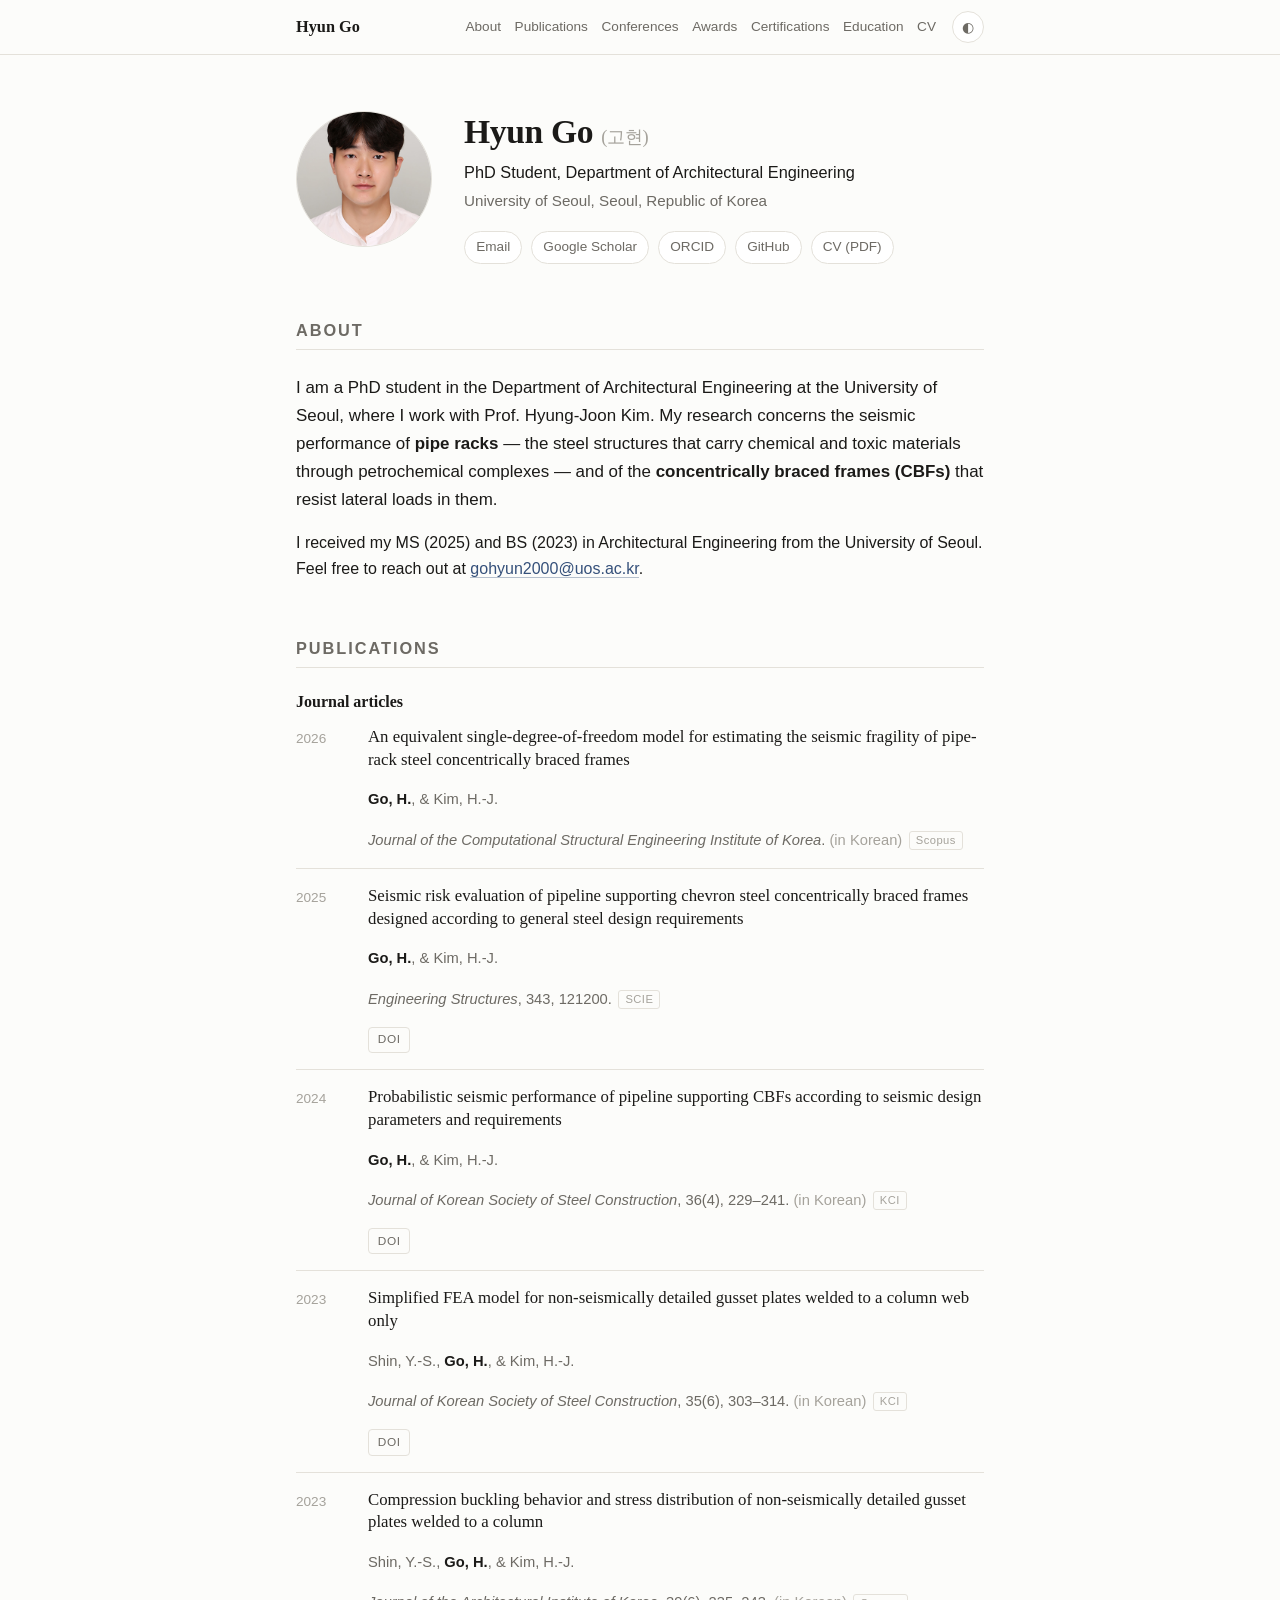
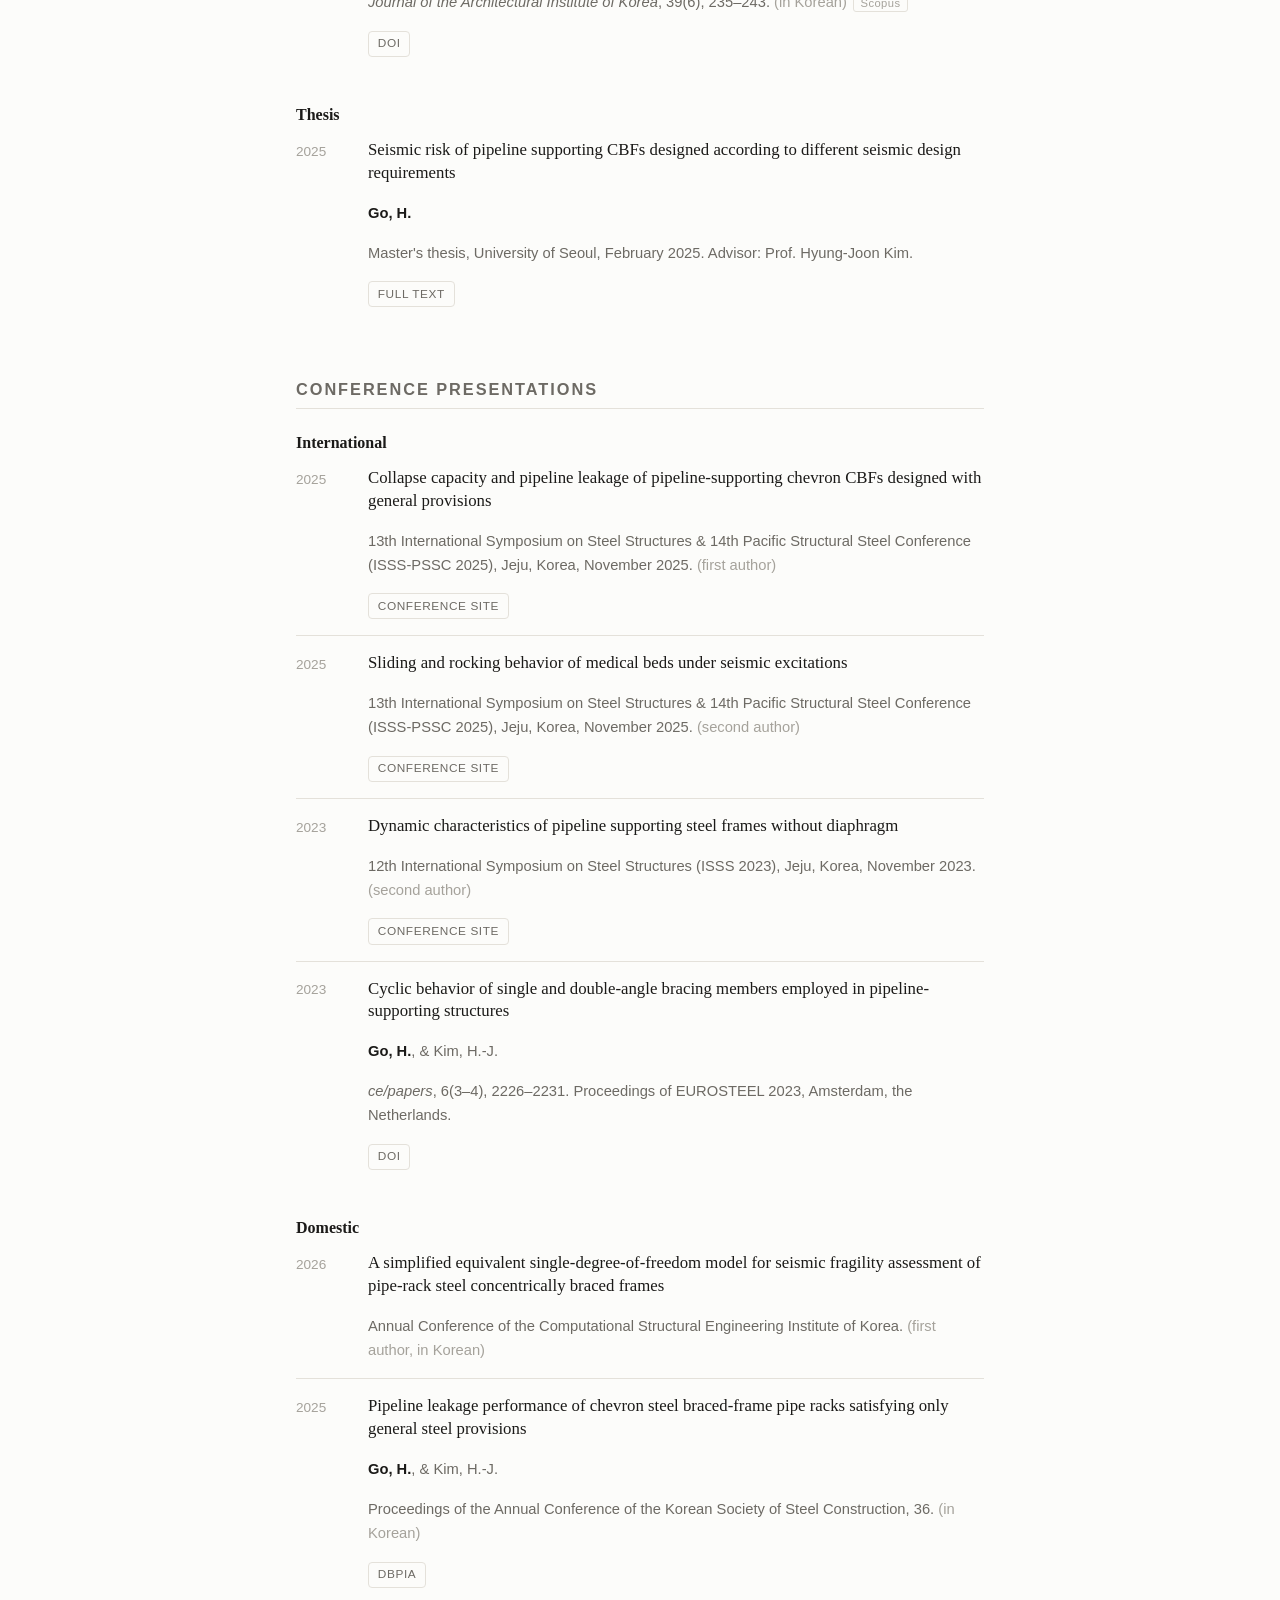
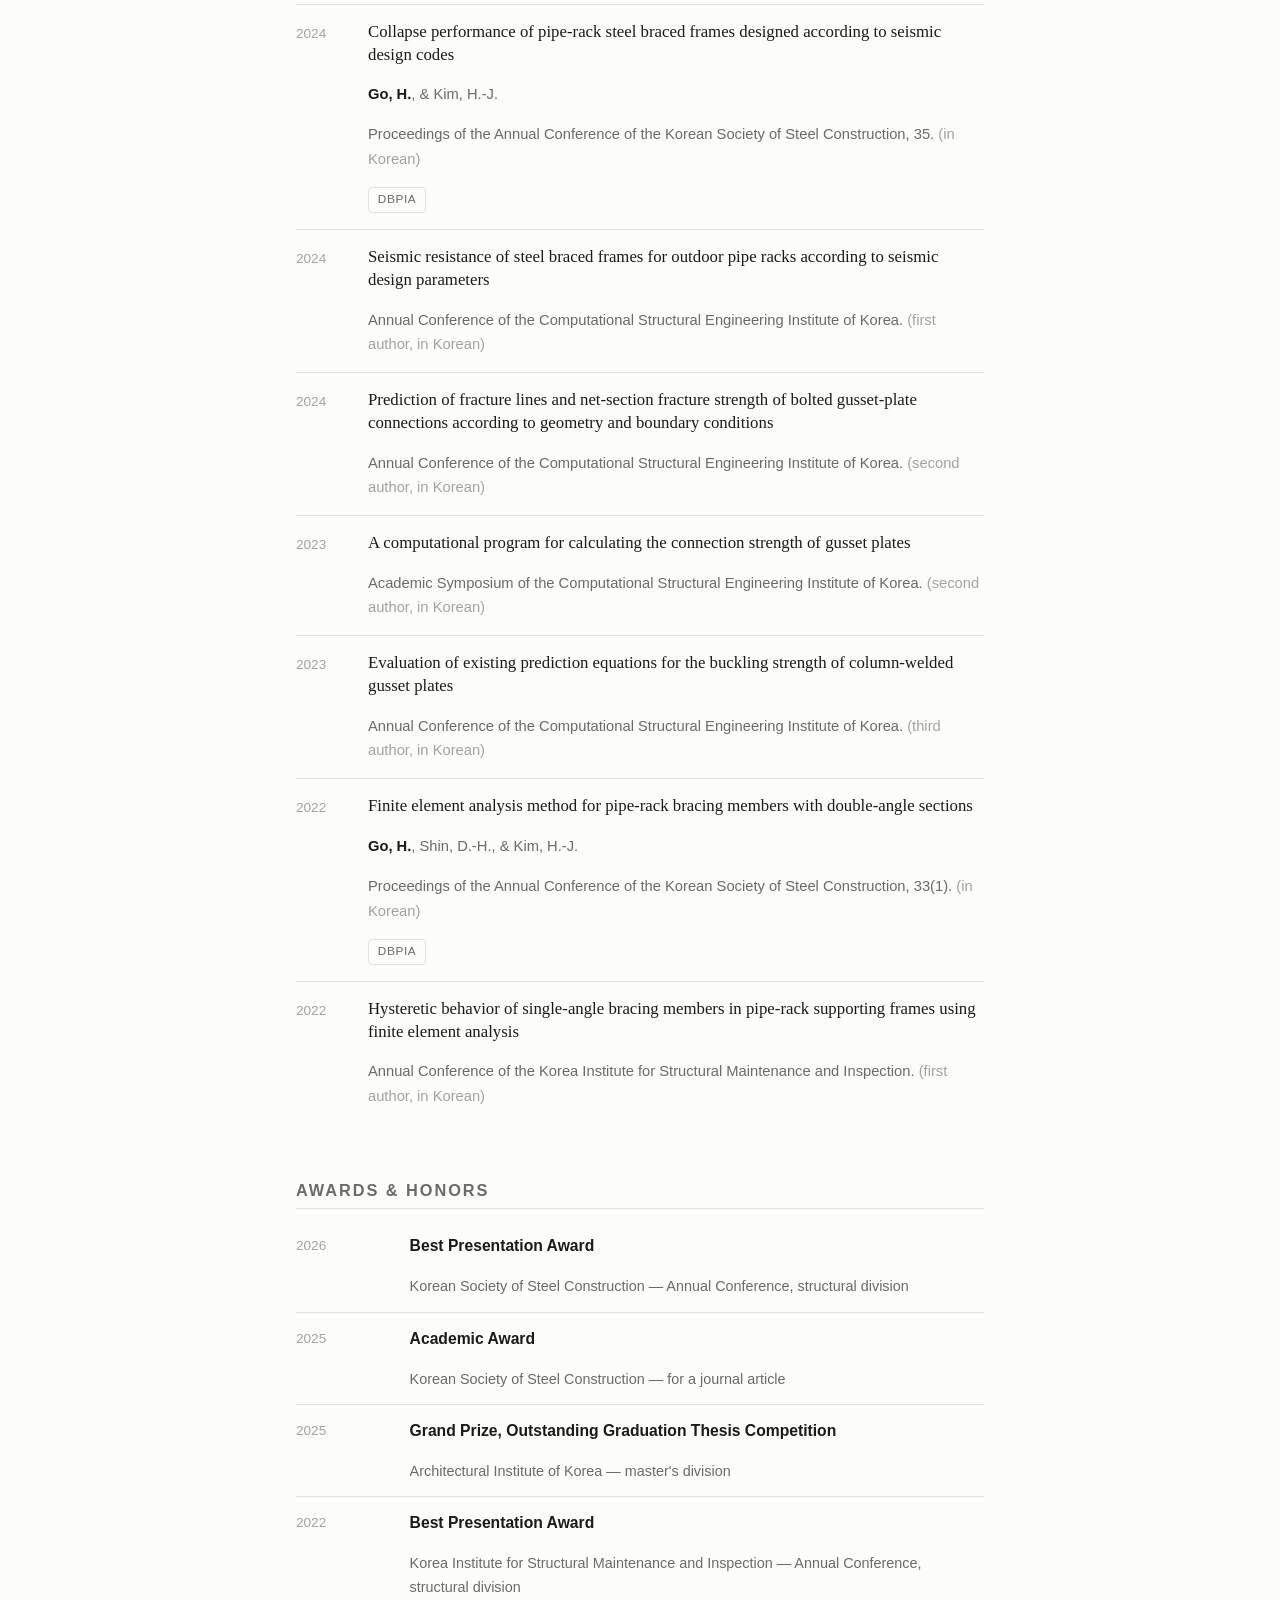
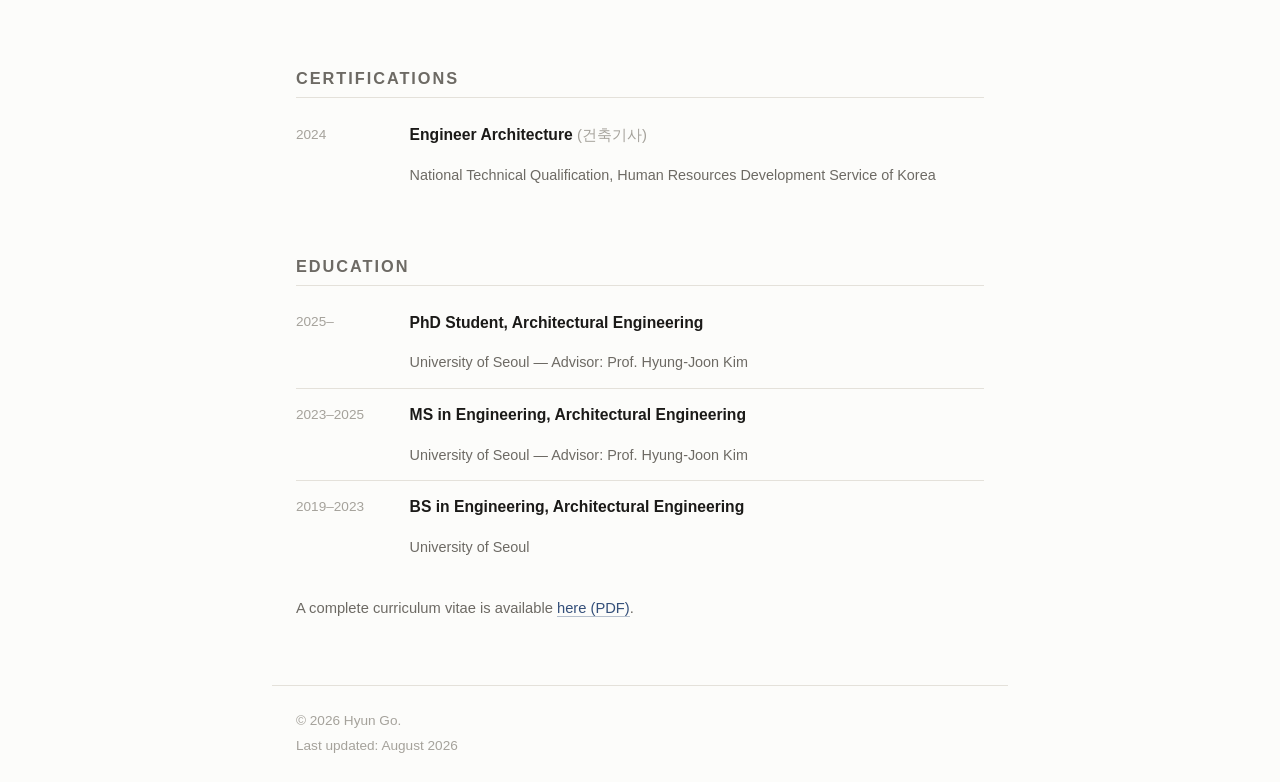
==== index.html @ 7bda4d22 "Link ISSS conference sites instead of unstable proceedings downloads" ====
<!DOCTYPE html>
<html lang="en">
<head>
<meta charset="utf-8">
<meta name="viewport" content="width=device-width, initial-scale=1">

<!-- ============================================================
     EDIT 1 — 브라우저 탭 제목 / 검색엔진 설명
     ============================================================ -->
<title>Hyun Go — Architectural Engineering, University of Seoul</title>
<meta name="description" content="Hyun Go is a PhD student in Architectural Engineering at the University of Seoul, working on the seismic performance and risk assessment of pipeline-supporting steel braced frames.">
<meta name="author" content="Hyun Go">

<!-- 카카오톡/트위터 등에 링크 붙여넣을 때 보이는 미리보기 -->
<meta property="og:title" content="Hyun Go — Architectural Engineering, University of Seoul">
<meta property="og:description" content="PhD student working on the seismic performance and risk assessment of pipeline-supporting steel braced frames.">
<meta property="og:type" content="website">

<link rel="stylesheet" href="style.css">
<link rel="icon" href="data:image/svg+xml,<svg xmlns='http://www.w3.org/2000/svg' viewBox='0 0 100 100'><text y='.9em' font-size='90'>📄</text></svg>">
</head>

<body>

<!-- ============================================================
     상단 네비게이션
     ============================================================ -->
<header class="topbar">
  <nav class="topbar-inner">
    <a class="brand" href="#top">Hyun Go</a>
    <ul class="navlinks">
      <li><a href="#about">About</a></li>
      <li><a href="#publications">Publications</a></li>
      <li><a href="#talks">Conferences</a></li>
      <li><a href="#awards">Awards</a></li>
      <li><a href="#certifications">Certifications</a></li>
      <li><a href="#education">Education</a></li>
      <li><a href="assets/cv.pdf">CV</a></li>
    </ul>
    <button id="theme-toggle" class="theme-toggle" type="button" aria-label="Toggle dark mode">
      <span aria-hidden="true">◐</span>
    </button>
  </nav>
</header>

<main id="top">

  <!-- ============================================================
       EDIT 2 — 프로필 (이름, 소속, 연락처, 외부 링크)
       ============================================================ -->
  <section class="hero">
    <img class="avatar" src="assets/HyunGo.jpg" alt="Portrait of Hyun Go">

    <div class="hero-text">
      <h1>Hyun Go <span class="hangul">(고현)</span></h1>
      <p class="role">PhD Student, Department of Architectural Engineering</p>
      <p class="affil">University of Seoul, Seoul, Republic of Korea</p>

      <ul class="links">
        <li><a href="mailto:gohyun2000@uos.ac.kr">Email</a></li>
        <li><a href="https://scholar.google.com/citations?user=6JGDV_gAAAAJ&amp;hl=en" rel="me noopener">Google Scholar</a></li>
        <li><a href="https://orcid.org/0009-0007-0160-7882" rel="me noopener">ORCID</a></li>
        <li><a href="https://github.com/gohyun2000" rel="me noopener">GitHub</a></li>
        <li><a href="assets/cv.pdf">CV (PDF)</a></li>
      </ul>
    </div>
  </section>

  <!-- ============================================================
       EDIT 3 — 자기소개
       ============================================================ -->
  <section id="about" class="section">
    <h2>About</h2>
    <p class="lede">
      I am a PhD student in the Department of Architectural Engineering at the
      University of Seoul, where I work with Prof. Hyung-Joon Kim. My research
      concerns the seismic performance of <strong>pipe racks</strong> — the steel
      structures that carry chemical and toxic materials through petrochemical
      complexes — and of the <strong>concentrically braced frames (CBFs)</strong>
      that resist lateral loads in them.
    </p>
    <p>
      I received my MS (2025) and BS (2023) in Architectural Engineering from the
      University of Seoul. Feel free to reach out at
      <a href="mailto:gohyun2000@uos.ac.kr">gohyun2000@uos.ac.kr</a>.
    </p>
  </section>

  <!-- ============================================================
       EDIT 4 — 논문 목록.
       · 본인 이름은 <strong>으로 감싸면 굵게 표시됩니다.
       · 항목 하나를 통째로 복사해서 붙여넣으면 새 논문이 추가됩니다.
       · 최신순으로 위에서부터 정렬하세요.
       ============================================================ -->
  <section id="publications" class="section">
    <h2>Publications</h2>

    <h3 class="subhead">Journal articles</h3>
    <ol class="pubs">

      <li class="pub">
        <span class="pub-year">2026</span>
        <div class="pub-body">
          <p class="pub-title">An equivalent single-degree-of-freedom model for estimating the seismic fragility of pipe-rack steel concentrically braced frames</p>
          <p class="pub-authors"><strong>Go, H.</strong>, &amp; Kim, H.-J.</p>
          <!-- 게재 확정 후 권(호), 페이지, DOI를 채우세요. -->
          <p class="pub-venue"><em>Journal of the Computational Structural Engineering Institute of Korea</em>. <span class="pub-note">(in Korean)</span> <span class="idx">Scopus</span></p>
        </div>
      </li>

      <li class="pub">
        <span class="pub-year">2025</span>
        <div class="pub-body">
          <p class="pub-title">Seismic risk evaluation of pipeline supporting chevron steel concentrically braced frames designed according to general steel design requirements</p>
          <p class="pub-authors"><strong>Go, H.</strong>, &amp; Kim, H.-J.</p>
          <p class="pub-venue"><em>Engineering Structures</em>, 343, 121200. <span class="idx">SCIE</span></p>
          <p class="pub-actions">
            <a href="https://doi.org/10.1016/j.engstruct.2025.121200" rel="noopener">DOI</a>
          </p>
        </div>
      </li>

      <li class="pub">
        <span class="pub-year">2024</span>
        <div class="pub-body">
          <p class="pub-title">Probabilistic seismic performance of pipeline supporting CBFs according to seismic design parameters and requirements</p>
          <p class="pub-authors"><strong>Go, H.</strong>, &amp; Kim, H.-J.</p>
          <p class="pub-venue"><em>Journal of Korean Society of Steel Construction</em>, 36(4), 229–241. <span class="pub-note">(in Korean)</span> <span class="idx">KCI</span></p>
          <p class="pub-actions">
            <a href="https://doi.org/10.7781/kjoss.2024.36.4.229" rel="noopener">DOI</a>
          </p>
        </div>
      </li>

      <li class="pub">
        <span class="pub-year">2023</span>
        <div class="pub-body">
          <p class="pub-title">Simplified FEA model for non-seismically detailed gusset plates welded to a column web only</p>
          <p class="pub-authors">Shin, Y.-S., <strong>Go, H.</strong>, &amp; Kim, H.-J.</p>
          <p class="pub-venue"><em>Journal of Korean Society of Steel Construction</em>, 35(6), 303–314. <span class="pub-note">(in Korean)</span> <span class="idx">KCI</span></p>
          <p class="pub-actions">
            <a href="https://doi.org/10.7781/kjoss.2023.35.6.303" rel="noopener">DOI</a>
          </p>
        </div>
      </li>

      <li class="pub">
        <span class="pub-year">2023</span>
        <div class="pub-body">
          <p class="pub-title">Compression buckling behavior and stress distribution of non-seismically detailed gusset plates welded to a column</p>
          <p class="pub-authors">Shin, Y.-S., <strong>Go, H.</strong>, &amp; Kim, H.-J.</p>
          <p class="pub-venue"><em>Journal of the Architectural Institute of Korea</em>, 39(6), 235–243. <span class="pub-note">(in Korean)</span> <span class="idx">Scopus</span></p>
          <p class="pub-actions">
            <a href="https://doi.org/10.5659/JAIK.2023.39.6.235" rel="noopener">DOI</a>
          </p>
        </div>
      </li>

    </ol>

    <h3 class="subhead">Thesis</h3>
    <ol class="pubs">

      <li class="pub">
        <span class="pub-year">2025</span>
        <div class="pub-body">
          <p class="pub-title">Seismic risk of pipeline supporting CBFs designed according to different seismic design requirements</p>
          <p class="pub-authors"><strong>Go, H.</strong></p>
          <p class="pub-venue">Master's thesis, University of Seoul, February 2025. Advisor: Prof. Hyung-Joon Kim.</p>
          <p class="pub-actions">
            <a href="https://www.dcollection.net/handler/uos/000000036091" rel="noopener">Full text</a>
          </p>
        </div>
      </li>

    </ol>
  </section>

  <!-- ============================================================
       EDIT 6 — 학회 발표.
       국제학회는 개최지·시기를, 국내학회는 저자 순서를 함께 적었습니다.
       ============================================================ -->
  <section id="talks" class="section">
    <h2>Conference Presentations</h2>

    <h3 class="subhead">International</h3>
    <ol class="pubs">

      <li class="pub">
        <span class="pub-year">2025</span>
        <div class="pub-body">
          <p class="pub-title">Collapse capacity and pipeline leakage of pipeline-supporting chevron CBFs designed with general provisions</p>
          <p class="pub-venue">13th International Symposium on Steel Structures &amp; 14th Pacific Structural Steel Conference (ISSS-PSSC 2025), Jeju, Korea, November 2025. <span class="pub-note">(first author)</span></p>
          <!-- 14회 대회가 열리면 이 링크는 https://www.isss.kr/2025/ 로 바뀝니다. -->
          <p class="pub-actions">
            <a href="https://www.isss.kr/" rel="noopener">Conference site</a>
          </p>
        </div>
      </li>

      <li class="pub">
        <span class="pub-year">2025</span>
        <div class="pub-body">
          <p class="pub-title">Sliding and rocking behavior of medical beds under seismic excitations</p>
          <p class="pub-venue">13th International Symposium on Steel Structures &amp; 14th Pacific Structural Steel Conference (ISSS-PSSC 2025), Jeju, Korea, November 2025. <span class="pub-note">(second author)</span></p>
          <p class="pub-actions">
            <a href="https://www.isss.kr/" rel="noopener">Conference site</a>
          </p>
        </div>
      </li>

      <li class="pub">
        <span class="pub-year">2023</span>
        <div class="pub-body">
          <p class="pub-title">Dynamic characteristics of pipeline supporting steel frames without diaphragm</p>
          <p class="pub-venue">12th International Symposium on Steel Structures (ISSS 2023), Jeju, Korea, November 2023. <span class="pub-note">(second author)</span></p>
          <p class="pub-actions">
            <a href="https://www.isss.kr/2023/" rel="noopener">Conference site</a>
          </p>
        </div>
      </li>

      <li class="pub">
        <span class="pub-year">2023</span>
        <div class="pub-body">
          <p class="pub-title">Cyclic behavior of single and double-angle bracing members employed in pipeline-supporting structures</p>
          <p class="pub-authors"><strong>Go, H.</strong>, &amp; Kim, H.-J.</p>
          <p class="pub-venue"><em>ce/papers</em>, 6(3–4), 2226–2231. Proceedings of EUROSTEEL 2023, Amsterdam, the Netherlands.</p>
          <p class="pub-actions">
            <a href="https://doi.org/10.1002/cepa.2293" rel="noopener">DOI</a>
          </p>
        </div>
      </li>

    </ol>

    <h3 class="subhead">Domestic</h3>
    <ol class="pubs">

      <li class="pub">
        <span class="pub-year">2026</span>
        <div class="pub-body">
          <p class="pub-title">A simplified equivalent single-degree-of-freedom model for seismic fragility assessment of pipe-rack steel concentrically braced frames</p>
          <p class="pub-venue">Annual Conference of the Computational Structural Engineering Institute of Korea. <span class="pub-note">(first author, in Korean)</span></p>
        </div>
      </li>

      <li class="pub">
        <span class="pub-year">2025</span>
        <div class="pub-body">
          <p class="pub-title">Pipeline leakage performance of chevron steel braced-frame pipe racks satisfying only general steel provisions</p>
          <p class="pub-authors"><strong>Go, H.</strong>, &amp; Kim, H.-J.</p>
          <p class="pub-venue">Proceedings of the Annual Conference of the Korean Society of Steel Construction, 36. <span class="pub-note">(in Korean)</span></p>
          <p class="pub-actions">
            <a href="https://www.dbpia.co.kr/journal/articleDetail?nodeId=NODE12342707" rel="noopener">DBpia</a>
          </p>
        </div>
      </li>

      <li class="pub">
        <span class="pub-year">2024</span>
        <div class="pub-body">
          <p class="pub-title">Collapse performance of pipe-rack steel braced frames designed according to seismic design codes</p>
          <p class="pub-authors"><strong>Go, H.</strong>, &amp; Kim, H.-J.</p>
          <p class="pub-venue">Proceedings of the Annual Conference of the Korean Society of Steel Construction, 35. <span class="pub-note">(in Korean)</span></p>
          <p class="pub-actions">
            <a href="https://www.dbpia.co.kr/journal/articleDetail?nodeId=NODE11812973" rel="noopener">DBpia</a>
          </p>
        </div>
      </li>

      <li class="pub">
        <span class="pub-year">2024</span>
        <div class="pub-body">
          <p class="pub-title">Seismic resistance of steel braced frames for outdoor pipe racks according to seismic design parameters</p>
          <p class="pub-venue">Annual Conference of the Computational Structural Engineering Institute of Korea. <span class="pub-note">(first author, in Korean)</span></p>
        </div>
      </li>

      <li class="pub">
        <span class="pub-year">2024</span>
        <div class="pub-body">
          <p class="pub-title">Prediction of fracture lines and net-section fracture strength of bolted gusset-plate connections according to geometry and boundary conditions</p>
          <p class="pub-venue">Annual Conference of the Computational Structural Engineering Institute of Korea. <span class="pub-note">(second author, in Korean)</span></p>
        </div>
      </li>

      <li class="pub">
        <span class="pub-year">2023</span>
        <div class="pub-body">
          <p class="pub-title">A computational program for calculating the connection strength of gusset plates</p>
          <p class="pub-venue">Academic Symposium of the Computational Structural Engineering Institute of Korea. <span class="pub-note">(second author, in Korean)</span></p>
        </div>
      </li>

      <li class="pub">
        <span class="pub-year">2023</span>
        <div class="pub-body">
          <p class="pub-title">Evaluation of existing prediction equations for the buckling strength of column-welded gusset plates</p>
          <p class="pub-venue">Annual Conference of the Computational Structural Engineering Institute of Korea. <span class="pub-note">(third author, in Korean)</span></p>
        </div>
      </li>

      <li class="pub">
        <span class="pub-year">2022</span>
        <div class="pub-body">
          <p class="pub-title">Finite element analysis method for pipe-rack bracing members with double-angle sections</p>
          <p class="pub-authors"><strong>Go, H.</strong>, Shin, D.-H., &amp; Kim, H.-J.</p>
          <p class="pub-venue">Proceedings of the Annual Conference of the Korean Society of Steel Construction, 33(1). <span class="pub-note">(in Korean)</span></p>
          <p class="pub-actions">
            <a href="https://www.dbpia.co.kr/journal/articleDetail?nodeId=NODE11115626" rel="noopener">DBpia</a>
          </p>
        </div>
      </li>

      <li class="pub">
        <span class="pub-year">2022</span>
        <div class="pub-body">
          <p class="pub-title">Hysteretic behavior of single-angle bracing members in pipe-rack supporting frames using finite element analysis</p>
          <p class="pub-venue">Annual Conference of the Korea Institute for Structural Maintenance and Inspection. <span class="pub-note">(first author, in Korean)</span></p>
        </div>
      </li>

    </ol>
  </section>

  <!-- ============================================================
       EDIT 7 — 수상
       ============================================================ -->
  <section id="awards" class="section">
    <h2>Awards &amp; Honors</h2>
    <ul class="timeline">

      <li>
        <span class="tl-date">2026</span>
        <div>
          <p class="tl-title">Best Presentation Award</p>
          <p class="tl-meta">Korean Society of Steel Construction — Annual Conference, structural division</p>
        </div>
      </li>

      <li>
        <span class="tl-date">2025</span>
        <div>
          <p class="tl-title">Academic Award</p>
          <p class="tl-meta">Korean Society of Steel Construction — for a journal article</p>
        </div>
      </li>

      <li>
        <span class="tl-date">2025</span>
        <div>
          <p class="tl-title">Grand Prize, Outstanding Graduation Thesis Competition</p>
          <p class="tl-meta">Architectural Institute of Korea — master's division</p>
        </div>
      </li>

      <li>
        <span class="tl-date">2022</span>
        <div>
          <p class="tl-title">Best Presentation Award</p>
          <p class="tl-meta">Korea Institute for Structural Maintenance and Inspection — Annual Conference, structural division</p>
        </div>
      </li>

    </ul>
  </section>

  <!-- ============================================================
       EDIT 8 — 자격증 / 면허
       ============================================================ -->
  <section id="certifications" class="section">
    <h2>Certifications</h2>
    <ul class="timeline">

      <li>
        <span class="tl-date">2024</span>
        <div>
          <p class="tl-title">Engineer Architecture <span class="ko">(건축기사)</span></p>
          <p class="tl-meta">National Technical Qualification, Human Resources Development Service of Korea</p>
        </div>
      </li>

    </ul>
  </section>

  <!-- ============================================================
       EDIT 9 — 학력
       ============================================================ -->
  <section id="education" class="section">
    <h2>Education</h2>
    <ul class="timeline">

      <li>
        <span class="tl-date">2025–</span>
        <div>
          <p class="tl-title">PhD Student, Architectural Engineering</p>
          <p class="tl-meta">University of Seoul — Advisor: Prof. Hyung-Joon Kim</p>
        </div>
      </li>

      <li>
        <span class="tl-date">2023–2025</span>
        <div>
          <p class="tl-title">MS in Engineering, Architectural Engineering</p>
          <p class="tl-meta">University of Seoul — Advisor: Prof. Hyung-Joon Kim</p>
        </div>
      </li>

      <li>
        <span class="tl-date">2019–2023</span>
        <div>
          <p class="tl-title">BS in Engineering, Architectural Engineering</p>
          <p class="tl-meta">University of Seoul</p>
        </div>
      </li>

    </ul>

    <p class="cv-note">
      A complete curriculum vitae is available <a href="assets/cv.pdf">here (PDF)</a>.
    </p>
  </section>

</main>

<footer class="footer">
  <p>© <span id="year">2026</span> Hyun Go.</p>
  <p class="footer-sub">Last updated: August 2026</p>
</footer>

<script src="script.js"></script>
</body>
</html>
---- style.css ----
/* ============================================================
   Academic homepage — stylesheet
   색이나 여백을 바꾸고 싶으면 아래 :root 값만 고치면 전체에 반영됩니다.
   ============================================================ */

:root {
  /* 색상 (라이트 모드) */
  --bg:        #fcfcfa;
  --surface:   #ffffff;
  --text:      #1b1a18;
  --muted:     #6d6a64;
  --faint:     #a5a29b;
  --border:    #e4e1da;
  --accent:    #35507a;
  --accent-soft: #eef2f8;

  /* 타이포그래피 */
  --font-sans: -apple-system, BlinkMacSystemFont, "Segoe UI", "Malgun Gothic",
               "Apple SD Gothic Neo", Roboto, sans-serif;
  --font-serif: "Iowan Old Style", "Palatino Linotype", Palatino, Georgia,
                "Nanum Myeongjo", serif;

  /* 레이아웃 */
  --measure: 46rem;      /* 본문 최대 너비 */
  --gap: 1.25rem;
}

@media (prefers-color-scheme: dark) {
  :root:not([data-theme="light"]) {
    --bg:        #15171a;
    --surface:   #1c1f23;
    --text:      #e7e5e1;
    --muted:     #a09c96;
    --faint:     #6f6c67;
    --border:    #2c3036;
    --accent:    #8fb4e2;
    --accent-soft: #1f262f;
  }
}

:root[data-theme="dark"] {
  --bg:        #15171a;
  --surface:   #1c1f23;
  --text:      #e7e5e1;
  --muted:     #a09c96;
  --faint:     #6f6c67;
  --border:    #2c3036;
  --accent:    #8fb4e2;
  --accent-soft: #1f262f;
}

/* ---------- 기본 ---------- */

*, *::before, *::after { box-sizing: border-box; }

html { scroll-behavior: smooth; scroll-padding-top: 5rem; }

body {
  margin: 0;
  background: var(--bg);
  color: var(--text);
  font-family: var(--font-sans);
  font-size: 1rem;
  line-height: 1.65;
  -webkit-font-smoothing: antialiased;
}

a {
  color: var(--accent);
  text-decoration: none;
  border-bottom: 1px solid color-mix(in srgb, var(--accent) 35%, transparent);
  transition: border-color .15s ease, color .15s ease;
}
a:hover { border-bottom-color: var(--accent); }

h1, h2, h3 { font-family: var(--font-serif); font-weight: 600; line-height: 1.25; }

/* ---------- 상단 바 ---------- */

.topbar {
  position: sticky;
  top: 0;
  z-index: 10;
  background: color-mix(in srgb, var(--bg) 88%, transparent);
  backdrop-filter: blur(8px);
  border-bottom: 1px solid var(--border);
}

.topbar-inner {
  max-width: var(--measure);
  margin: 0 auto;
  padding: .7rem 1.5rem;
  display: flex;
  align-items: center;
  gap: 1rem;
}

.brand {
  font-family: var(--font-serif);
  font-size: 1.02rem;
  font-weight: 600;
  color: var(--text);
  border: 0;
  white-space: nowrap;
}

.navlinks {
  display: flex;
  gap: .85rem;
  list-style: none;
  margin: 0 0 0 auto;
  padding: 0;
  font-size: .85rem;
}
.navlinks a {
  color: var(--muted);
  border: 0;
}
.navlinks a:hover { color: var(--accent); }

.theme-toggle {
  flex: none;
  width: 2rem;
  height: 2rem;
  border: 1px solid var(--border);
  border-radius: 50%;
  background: var(--surface);
  color: var(--muted);
  font-size: .9rem;
  cursor: pointer;
  line-height: 1;
}
.theme-toggle:hover { color: var(--accent); border-color: var(--accent); }

/* ---------- 레이아웃 ---------- */

main {
  max-width: var(--measure);
  margin: 0 auto;
  padding: 3.5rem 1.5rem 0;
}

.section { margin-bottom: 3.5rem; }

.section > h2 {
  font-size: 1.02rem;
  letter-spacing: .12em;
  text-transform: uppercase;
  color: var(--muted);
  font-family: var(--font-sans);
  font-weight: 600;
  padding-bottom: .5rem;
  margin: 0 0 1.5rem;
  border-bottom: 1px solid var(--border);
}

.subhead {
  font-size: 1rem;
  color: var(--text);
  margin: 2rem 0 .9rem;
}
/* 섹션 제목(h2) 바로 뒤에 오는 소제목만 위 여백을 없앱니다. */
.section > h2 + .subhead { margin-top: 0; }

/* ---------- 프로필 ---------- */

.hero {
  display: flex;
  gap: 2rem;
  align-items: flex-start;
  margin-bottom: 3.5rem;
}

.avatar {
  flex: none;
  width: 8.5rem;
  height: 8.5rem;
  border-radius: 50%;
  object-fit: cover;
  background: var(--accent-soft);
  border: 1px solid var(--border);
}

.hero-text { min-width: 0; }

.hero h1 {
  margin: 0 0 .35rem;
  font-size: 2.1rem;
  letter-spacing: -.01em;
}
.hero h1 .hangul {
  font-size: .55em;
  font-weight: 400;
  color: var(--faint);
  white-space: nowrap;
}

.role  { margin: 0; font-size: 1.02rem; }
.affil { margin: .15rem 0 0; color: var(--muted); font-size: .95rem; }

.links {
  display: flex;
  flex-wrap: wrap;
  gap: .45rem .55rem;
  list-style: none;
  margin: 1.1rem 0 0;
  padding: 0;
  font-size: .85rem;
}
.links a {
  display: inline-block;
  padding: .28rem .7rem;
  border: 1px solid var(--border);
  border-radius: 100px;
  color: var(--muted);
  background: var(--surface);
}
.links a:hover {
  color: var(--accent);
  border-color: var(--accent);
  background: var(--accent-soft);
}

/* ---------- 본문 ---------- */

.lede { font-size: 1.06rem; }
.section p { margin: 0 0 1rem; }
.section p:last-child { margin-bottom: 0; }

/* ---------- 연구 주제 카드 ---------- */

.cards {
  display: grid;
  grid-template-columns: repeat(auto-fit, minmax(13rem, 1fr));
  gap: var(--gap);
}

.card {
  padding: 1.1rem 1.2rem;
  background: var(--surface);
  border: 1px solid var(--border);
  border-radius: 10px;
}
.card h3 { margin: 0 0 .4rem; font-size: 1.05rem; }
.card p  { margin: 0; font-size: .92rem; color: var(--muted); }

/* ---------- 논문 목록 ---------- */

.pubs {
  list-style: none;
  margin: 0;
  padding: 0;
}

.pub {
  display: flex;
  gap: 1.1rem;
  padding: 1rem 0;
  border-top: 1px solid var(--border);
}
.pub:first-child { border-top: 0; padding-top: 0; }

.pub-year {
  flex: none;
  width: 3.4rem;
  padding-top: .12rem;
  font-variant-numeric: tabular-nums;
  font-size: .85rem;
  color: var(--faint);
}

.pub-body { min-width: 0; }

.pub-title {
  margin: 0 0 .2rem;
  font-family: var(--font-serif);
  font-size: 1.05rem;
  line-height: 1.35;
}
.pub-authors { margin: 0; font-size: .92rem; color: var(--muted); }
.pub-authors strong { color: var(--text); font-weight: 600; }
.pub-venue   { margin: .1rem 0 0; font-size: .92rem; color: var(--muted); }
.pub-note    { color: var(--faint); }

/* 색인 표시 (SCIE / Scopus / KCI) */
.idx {
  display: inline-block;
  margin-left: .15rem;
  padding: 0 .38rem;
  border: 1px solid var(--border);
  border-radius: 3px;
  font-size: .7rem;
  letter-spacing: .04em;
  line-height: 1.5;
  color: var(--faint);
  vertical-align: .06em;
  white-space: nowrap;
}

.pub-actions {
  display: flex;
  flex-wrap: wrap;
  gap: .4rem;
  margin: .55rem 0 0 !important;
}
.pub-actions a {
  font-size: .74rem;
  letter-spacing: .05em;
  text-transform: uppercase;
  padding: .15rem .55rem;
  border: 1px solid var(--border);
  border-radius: 4px;
  color: var(--muted);
}
.pub-actions a:hover {
  color: var(--accent);
  border-color: var(--accent);
  background: var(--accent-soft);
}

/* ---------- 발표 / 수상 / 학력 공통 ---------- */

.timeline {
  list-style: none;
  margin: 0;
  padding: 0;
}

.timeline > li {
  display: flex;
  gap: 1.1rem;
  padding: .8rem 0;
  border-top: 1px solid var(--border);
}
.timeline > li:first-child { border-top: 0; padding-top: 0; }

.tl-date {
  flex: none;
  width: 6rem;
  padding-top: .12rem;
  font-variant-numeric: tabular-nums;
  font-size: .85rem;
  color: var(--faint);
}

.tl-title { margin: 0; font-weight: 600; font-size: .98rem; }

/* 영문 사이에 섞인 한글은 대체 폰트(맑은 고딕)로 잡혀 굵기·모양이 달라 보입니다.
   보조 표기처럼 연하게 처리해 그 차이가 의도된 것으로 읽히게 합니다. */
.ko { font-weight: 400; font-size: .95em; color: var(--faint); }
.tl-meta  { margin: .1rem 0 0; font-size: .9rem; color: var(--muted); }

.cv-note {
  margin-top: 1.5rem !important;
  font-size: .92rem;
  color: var(--muted);
}

/* ---------- 푸터 ---------- */

.footer {
  max-width: var(--measure);
  margin: 4rem auto 0;
  padding: 1.5rem;
  border-top: 1px solid var(--border);
  font-size: .85rem;
  color: var(--faint);
}
.footer p { margin: 0; }
.footer-sub { margin-top: .2rem !important; }

/* ---------- 모바일 ---------- */

@media (max-width: 46rem) {
  .navlinks { display: none; }
  .brand { margin-right: auto; }

  main { padding-top: 2.5rem; }

  .hero {
    flex-direction: column;
    gap: 1.25rem;
    margin-bottom: 2.5rem;
  }
  .avatar { width: 6.5rem; height: 6.5rem; }
  .hero h1 { font-size: 1.75rem; }
  .hero h1 .hangul { display: block; font-size: .6em; }

  .pub, .timeline > li { flex-direction: column; gap: .3rem; }
  .pub-year, .tl-date { width: auto; padding-top: 0; }
}

/* ---------- 인쇄 ---------- */

@media print {
  .topbar, .theme-toggle { display: none; }
  body { background: #fff; color: #000; font-size: 10.5pt; }
  a { color: #000; border: 0; }
  .section { break-inside: avoid; }
}
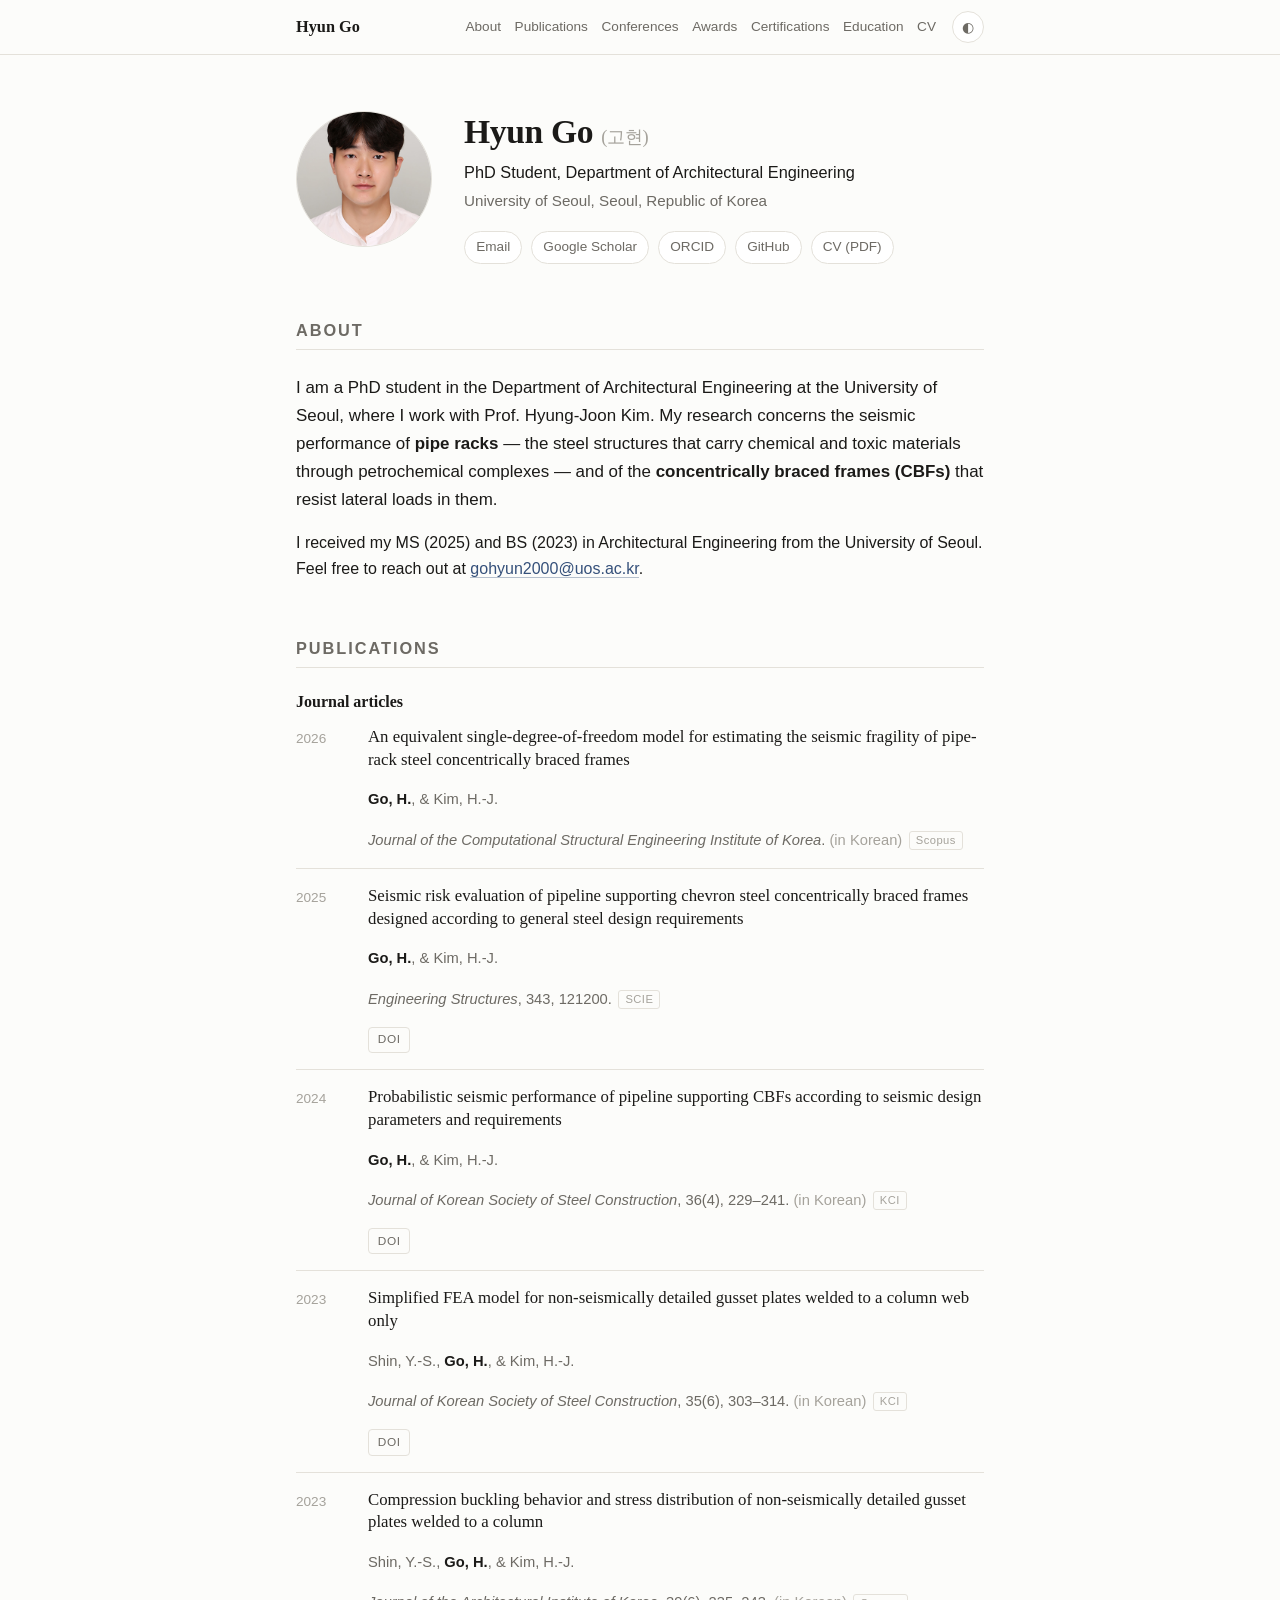
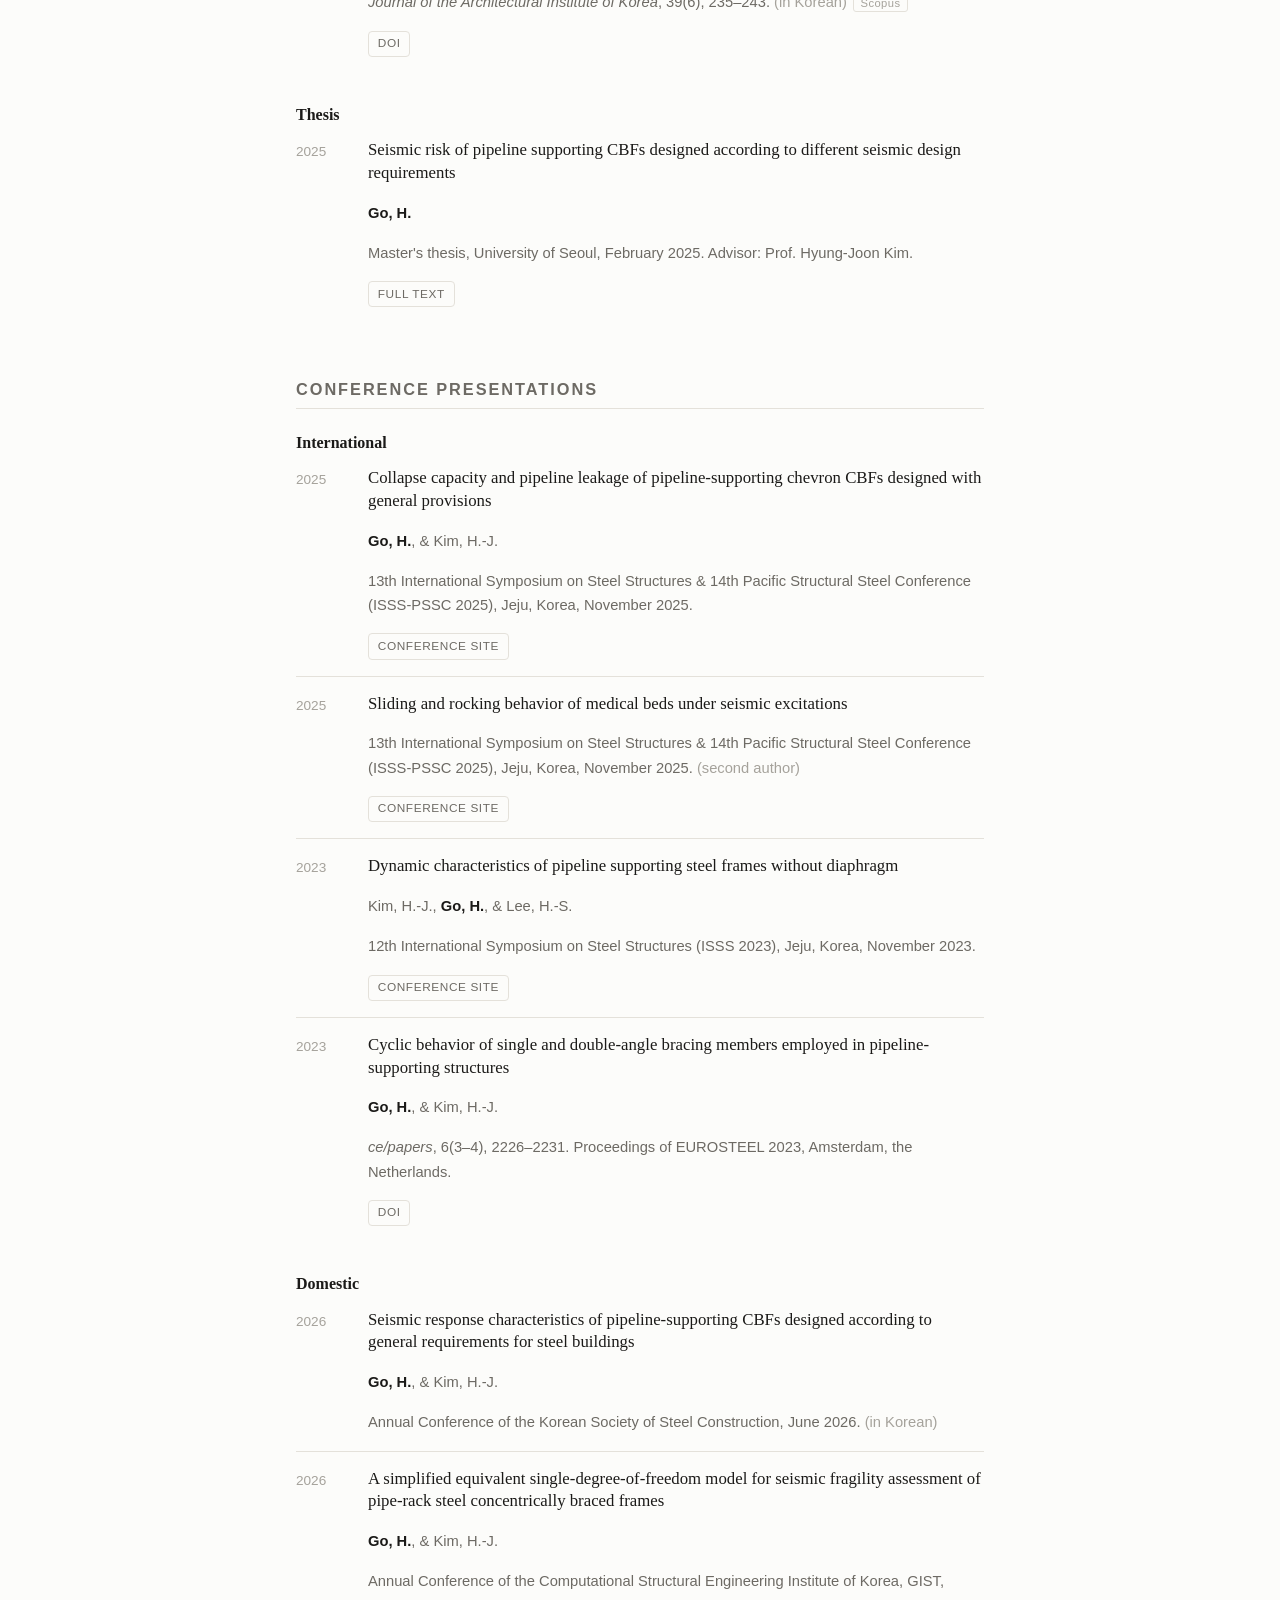
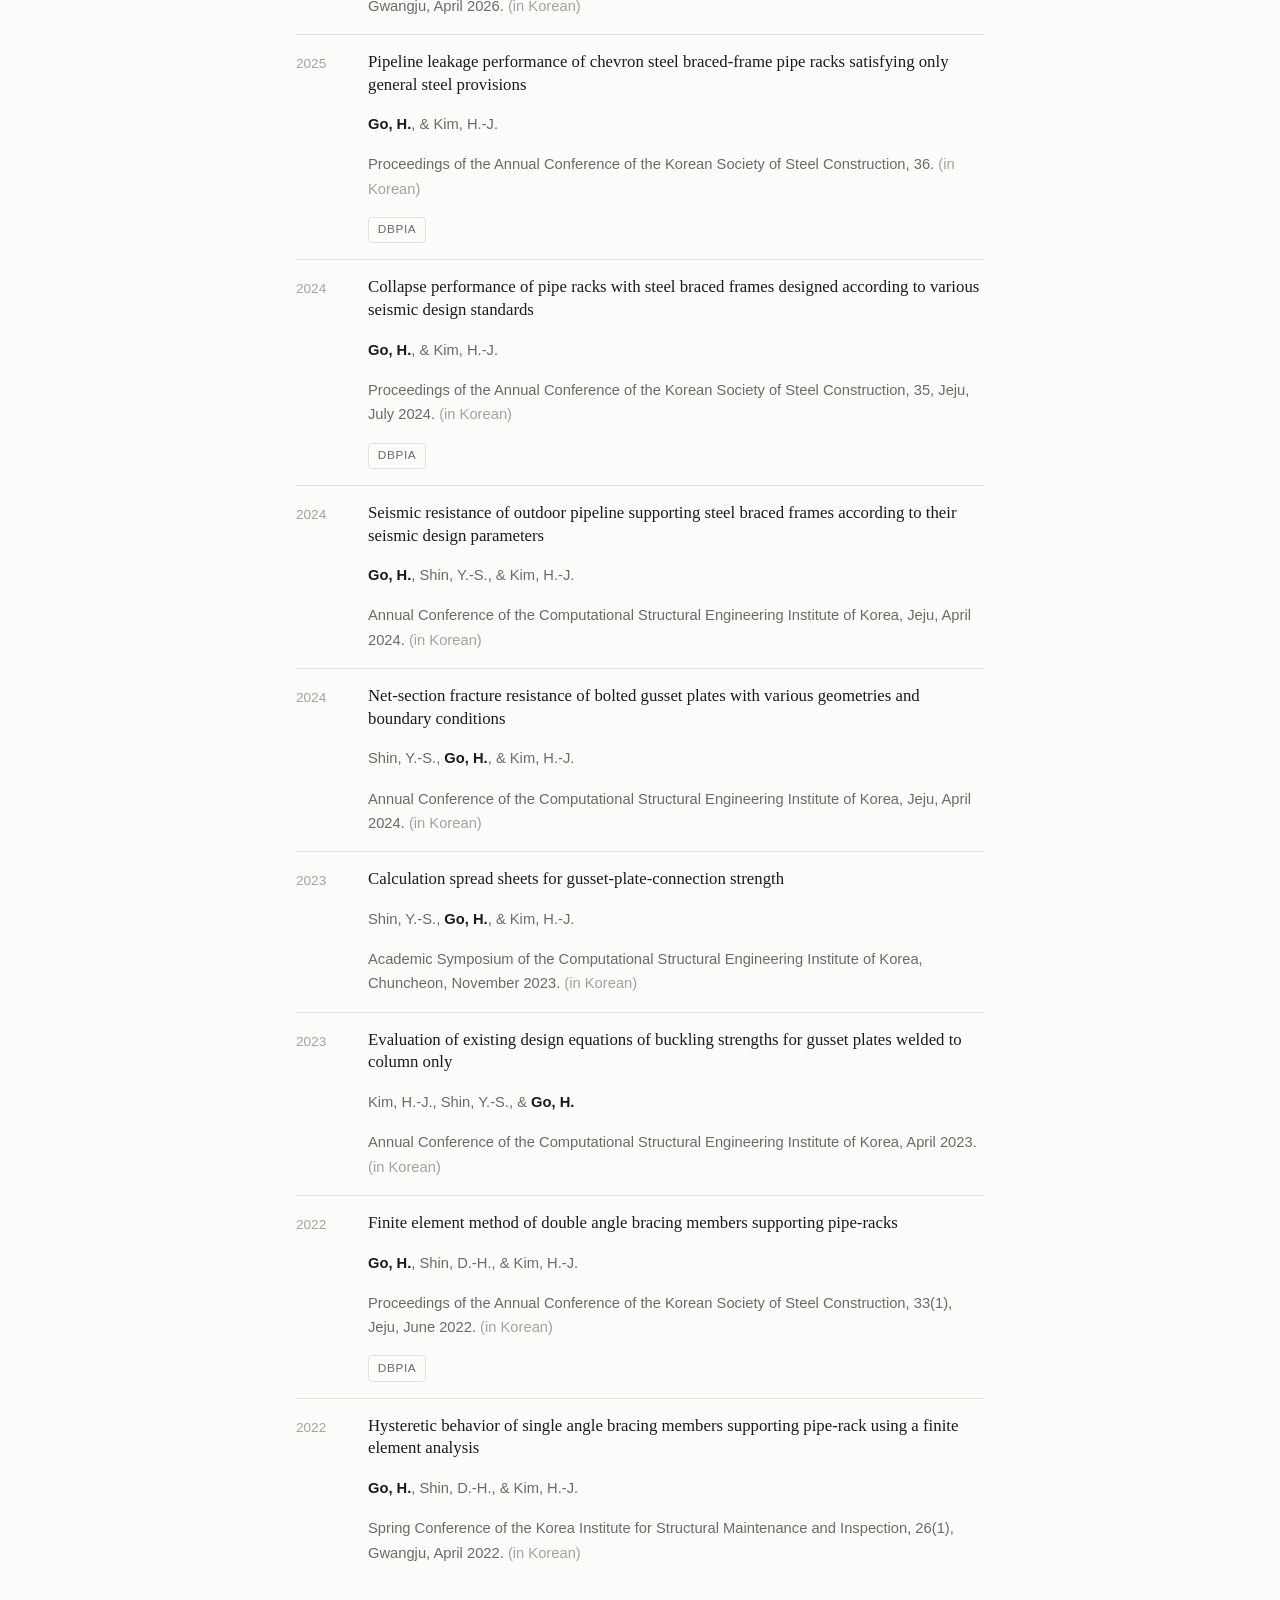
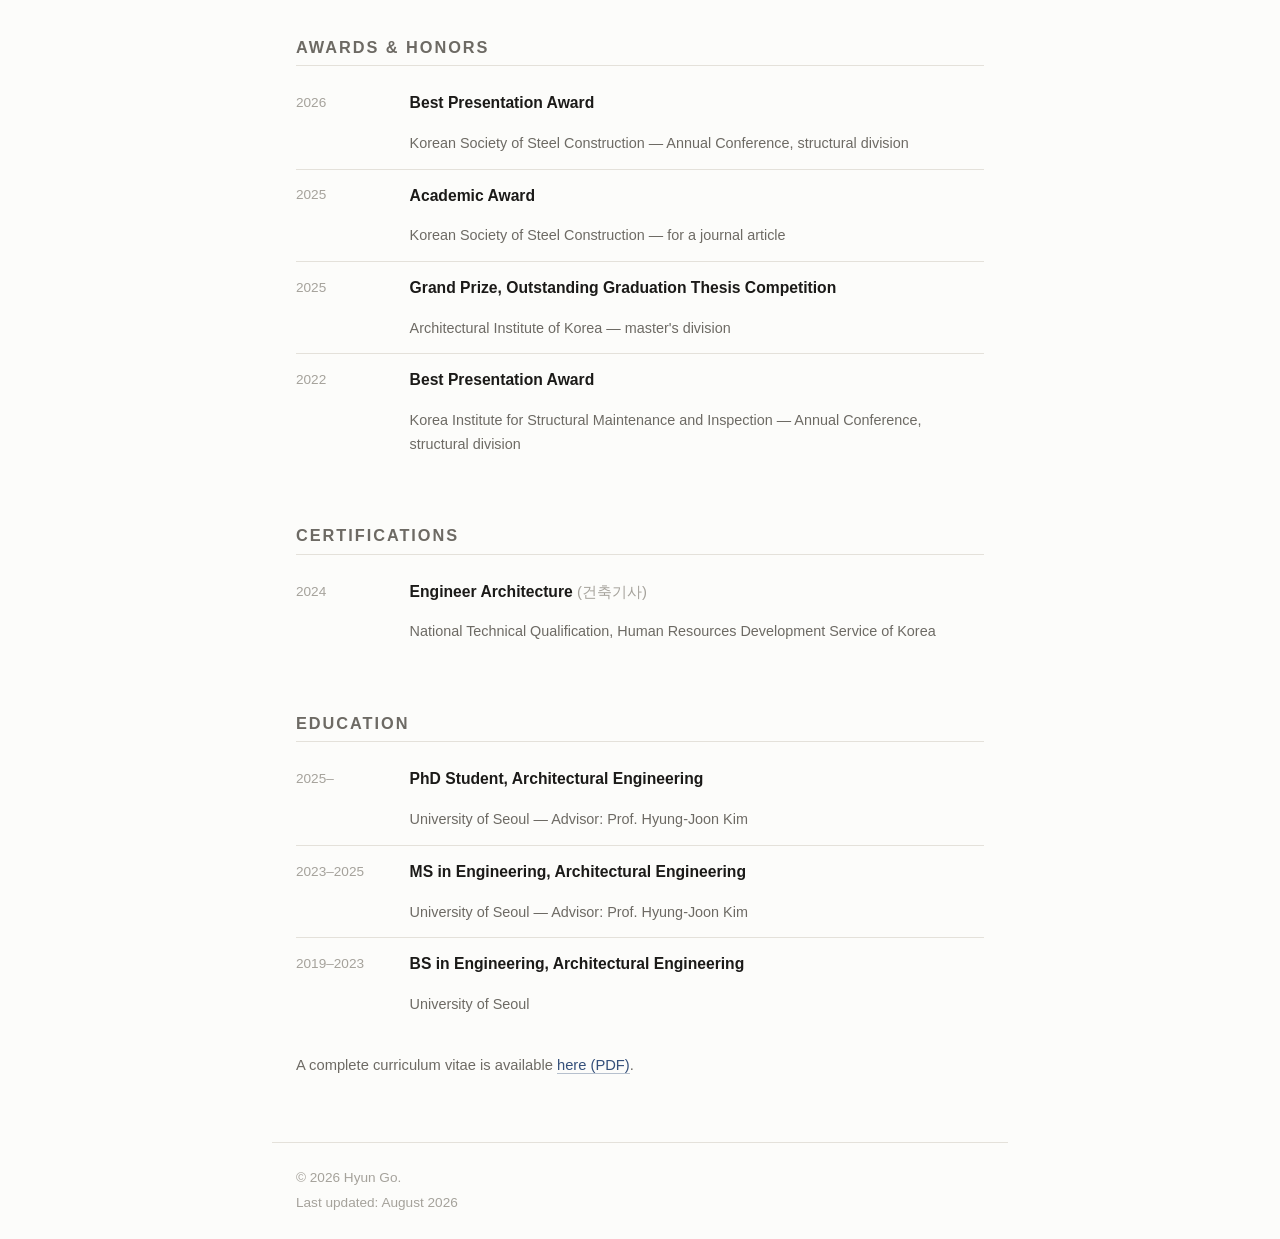
==== commit fb92bcdc: "Correct presentation titles, authors and venues from source manuscripts; add 2026 KSSC presentation" ====
--- a/index.html
+++ b/index.html
@@ -178,7 +178,7 @@
 
   <!-- ============================================================
        EDIT 6 — 학회 발표.
-       국제학회는 개최지·시기를, 국내학회는 저자 순서를 함께 적었습니다.
+       제목·저자·개최지는 원고/발표자료 원본에서 확인한 공식 표기입니다.
        ============================================================ -->
   <section id="talks" class="section">
     <h2>Conference Presentations</h2>
@@ -190,7 +190,8 @@
         <span class="pub-year">2025</span>
         <div class="pub-body">
           <p class="pub-title">Collapse capacity and pipeline leakage of pipeline-supporting chevron CBFs designed with general provisions</p>
-          <p class="pub-venue">13th International Symposium on Steel Structures &amp; 14th Pacific Structural Steel Conference (ISSS-PSSC 2025), Jeju, Korea, November 2025. <span class="pub-note">(first author)</span></p>
+          <p class="pub-authors"><strong>Go, H.</strong>, &amp; Kim, H.-J.</p>
+          <p class="pub-venue">13th International Symposium on Steel Structures &amp; 14th Pacific Structural Steel Conference (ISSS-PSSC 2025), Jeju, Korea, November 2025.</p>
           <!-- 14회 대회가 열리면 이 링크는 https://www.isss.kr/2025/ 로 바뀝니다. -->
           <p class="pub-actions">
             <a href="https://www.isss.kr/" rel="noopener">Conference site</a>
@@ -213,7 +214,8 @@
         <span class="pub-year">2023</span>
         <div class="pub-body">
           <p class="pub-title">Dynamic characteristics of pipeline supporting steel frames without diaphragm</p>
-          <p class="pub-venue">12th International Symposium on Steel Structures (ISSS 2023), Jeju, Korea, November 2023. <span class="pub-note">(second author)</span></p>
+          <p class="pub-authors">Kim, H.-J., <strong>Go, H.</strong>, &amp; Lee, H.-S.</p>
+          <p class="pub-venue">12th International Symposium on Steel Structures (ISSS 2023), Jeju, Korea, November 2023.</p>
           <p class="pub-actions">
             <a href="https://www.isss.kr/2023/" rel="noopener">Conference site</a>
           </p>
@@ -240,8 +242,18 @@
       <li class="pub">
         <span class="pub-year">2026</span>
         <div class="pub-body">
+          <p class="pub-title">Seismic response characteristics of pipeline-supporting CBFs designed according to general requirements for steel buildings</p>
+          <p class="pub-authors"><strong>Go, H.</strong>, &amp; Kim, H.-J.</p>
+          <p class="pub-venue">Annual Conference of the Korean Society of Steel Construction, June 2026. <span class="pub-note">(in Korean)</span></p>
+        </div>
+      </li>
+
+      <li class="pub">
+        <span class="pub-year">2026</span>
+        <div class="pub-body">
           <p class="pub-title">A simplified equivalent single-degree-of-freedom model for seismic fragility assessment of pipe-rack steel concentrically braced frames</p>
-          <p class="pub-venue">Annual Conference of the Computational Structural Engineering Institute of Korea. <span class="pub-note">(first author, in Korean)</span></p>
+          <p class="pub-authors"><strong>Go, H.</strong>, &amp; Kim, H.-J.</p>
+          <p class="pub-venue">Annual Conference of the Computational Structural Engineering Institute of Korea, GIST, Gwangju, April 2026. <span class="pub-note">(in Korean)</span></p>
         </div>
       </li>
 
@@ -260,9 +272,9 @@
       <li class="pub">
         <span class="pub-year">2024</span>
         <div class="pub-body">
-          <p class="pub-title">Collapse performance of pipe-rack steel braced frames designed according to seismic design codes</p>
-          <p class="pub-authors"><strong>Go, H.</strong>, &amp; Kim, H.-J.</p>
-          <p class="pub-venue">Proceedings of the Annual Conference of the Korean Society of Steel Construction, 35. <span class="pub-note">(in Korean)</span></p>
+          <p class="pub-title">Collapse performance of pipe racks with steel braced frames designed according to various seismic design standards</p>
+          <p class="pub-authors"><strong>Go, H.</strong>, &amp; Kim, H.-J.</p>
+          <p class="pub-venue">Proceedings of the Annual Conference of the Korean Society of Steel Construction, 35, Jeju, July 2024. <span class="pub-note">(in Korean)</span></p>
           <p class="pub-actions">
             <a href="https://www.dbpia.co.kr/journal/articleDetail?nodeId=NODE11812973" rel="noopener">DBpia</a>
           </p>
@@ -272,41 +284,45 @@
       <li class="pub">
         <span class="pub-year">2024</span>
         <div class="pub-body">
-          <p class="pub-title">Seismic resistance of steel braced frames for outdoor pipe racks according to seismic design parameters</p>
-          <p class="pub-venue">Annual Conference of the Computational Structural Engineering Institute of Korea. <span class="pub-note">(first author, in Korean)</span></p>
+          <p class="pub-title">Seismic resistance of outdoor pipeline supporting steel braced frames according to their seismic design parameters</p>
+          <p class="pub-authors"><strong>Go, H.</strong>, Shin, Y.-S., &amp; Kim, H.-J.</p>
+          <p class="pub-venue">Annual Conference of the Computational Structural Engineering Institute of Korea, Jeju, April 2024. <span class="pub-note">(in Korean)</span></p>
         </div>
       </li>
 
       <li class="pub">
         <span class="pub-year">2024</span>
         <div class="pub-body">
-          <p class="pub-title">Prediction of fracture lines and net-section fracture strength of bolted gusset-plate connections according to geometry and boundary conditions</p>
-          <p class="pub-venue">Annual Conference of the Computational Structural Engineering Institute of Korea. <span class="pub-note">(second author, in Korean)</span></p>
-        </div>
-      </li>
-
-      <li class="pub">
-        <span class="pub-year">2023</span>
-        <div class="pub-body">
-          <p class="pub-title">A computational program for calculating the connection strength of gusset plates</p>
-          <p class="pub-venue">Academic Symposium of the Computational Structural Engineering Institute of Korea. <span class="pub-note">(second author, in Korean)</span></p>
-        </div>
-      </li>
-
-      <li class="pub">
-        <span class="pub-year">2023</span>
-        <div class="pub-body">
-          <p class="pub-title">Evaluation of existing prediction equations for the buckling strength of column-welded gusset plates</p>
-          <p class="pub-venue">Annual Conference of the Computational Structural Engineering Institute of Korea. <span class="pub-note">(third author, in Korean)</span></p>
+          <p class="pub-title">Net-section fracture resistance of bolted gusset plates with various geometries and boundary conditions</p>
+          <p class="pub-authors">Shin, Y.-S., <strong>Go, H.</strong>, &amp; Kim, H.-J.</p>
+          <p class="pub-venue">Annual Conference of the Computational Structural Engineering Institute of Korea, Jeju, April 2024. <span class="pub-note">(in Korean)</span></p>
+        </div>
+      </li>
+
+      <li class="pub">
+        <span class="pub-year">2023</span>
+        <div class="pub-body">
+          <p class="pub-title">Calculation spread sheets for gusset-plate-connection strength</p>
+          <p class="pub-authors">Shin, Y.-S., <strong>Go, H.</strong>, &amp; Kim, H.-J.</p>
+          <p class="pub-venue">Academic Symposium of the Computational Structural Engineering Institute of Korea, Chuncheon, November 2023. <span class="pub-note">(in Korean)</span></p>
+        </div>
+      </li>
+
+      <li class="pub">
+        <span class="pub-year">2023</span>
+        <div class="pub-body">
+          <p class="pub-title">Evaluation of existing design equations of buckling strengths for gusset plates welded to column only</p>
+          <p class="pub-authors">Kim, H.-J., Shin, Y.-S., &amp; <strong>Go, H.</strong></p>
+          <p class="pub-venue">Annual Conference of the Computational Structural Engineering Institute of Korea, April 2023. <span class="pub-note">(in Korean)</span></p>
         </div>
       </li>
 
       <li class="pub">
         <span class="pub-year">2022</span>
         <div class="pub-body">
-          <p class="pub-title">Finite element analysis method for pipe-rack bracing members with double-angle sections</p>
+          <p class="pub-title">Finite element method of double angle bracing members supporting pipe-racks</p>
           <p class="pub-authors"><strong>Go, H.</strong>, Shin, D.-H., &amp; Kim, H.-J.</p>
-          <p class="pub-venue">Proceedings of the Annual Conference of the Korean Society of Steel Construction, 33(1). <span class="pub-note">(in Korean)</span></p>
+          <p class="pub-venue">Proceedings of the Annual Conference of the Korean Society of Steel Construction, 33(1), Jeju, June 2022. <span class="pub-note">(in Korean)</span></p>
           <p class="pub-actions">
             <a href="https://www.dbpia.co.kr/journal/articleDetail?nodeId=NODE11115626" rel="noopener">DBpia</a>
           </p>
@@ -316,8 +332,9 @@
       <li class="pub">
         <span class="pub-year">2022</span>
         <div class="pub-body">
-          <p class="pub-title">Hysteretic behavior of single-angle bracing members in pipe-rack supporting frames using finite element analysis</p>
-          <p class="pub-venue">Annual Conference of the Korea Institute for Structural Maintenance and Inspection. <span class="pub-note">(first author, in Korean)</span></p>
+          <p class="pub-title">Hysteretic behavior of single angle bracing members supporting pipe-rack using a finite element analysis</p>
+          <p class="pub-authors"><strong>Go, H.</strong>, Shin, D.-H., &amp; Kim, H.-J.</p>
+          <p class="pub-venue">Spring Conference of the Korea Institute for Structural Maintenance and Inspection, 26(1), Gwangju, April 2022. <span class="pub-note">(in Korean)</span></p>
         </div>
       </li>
 
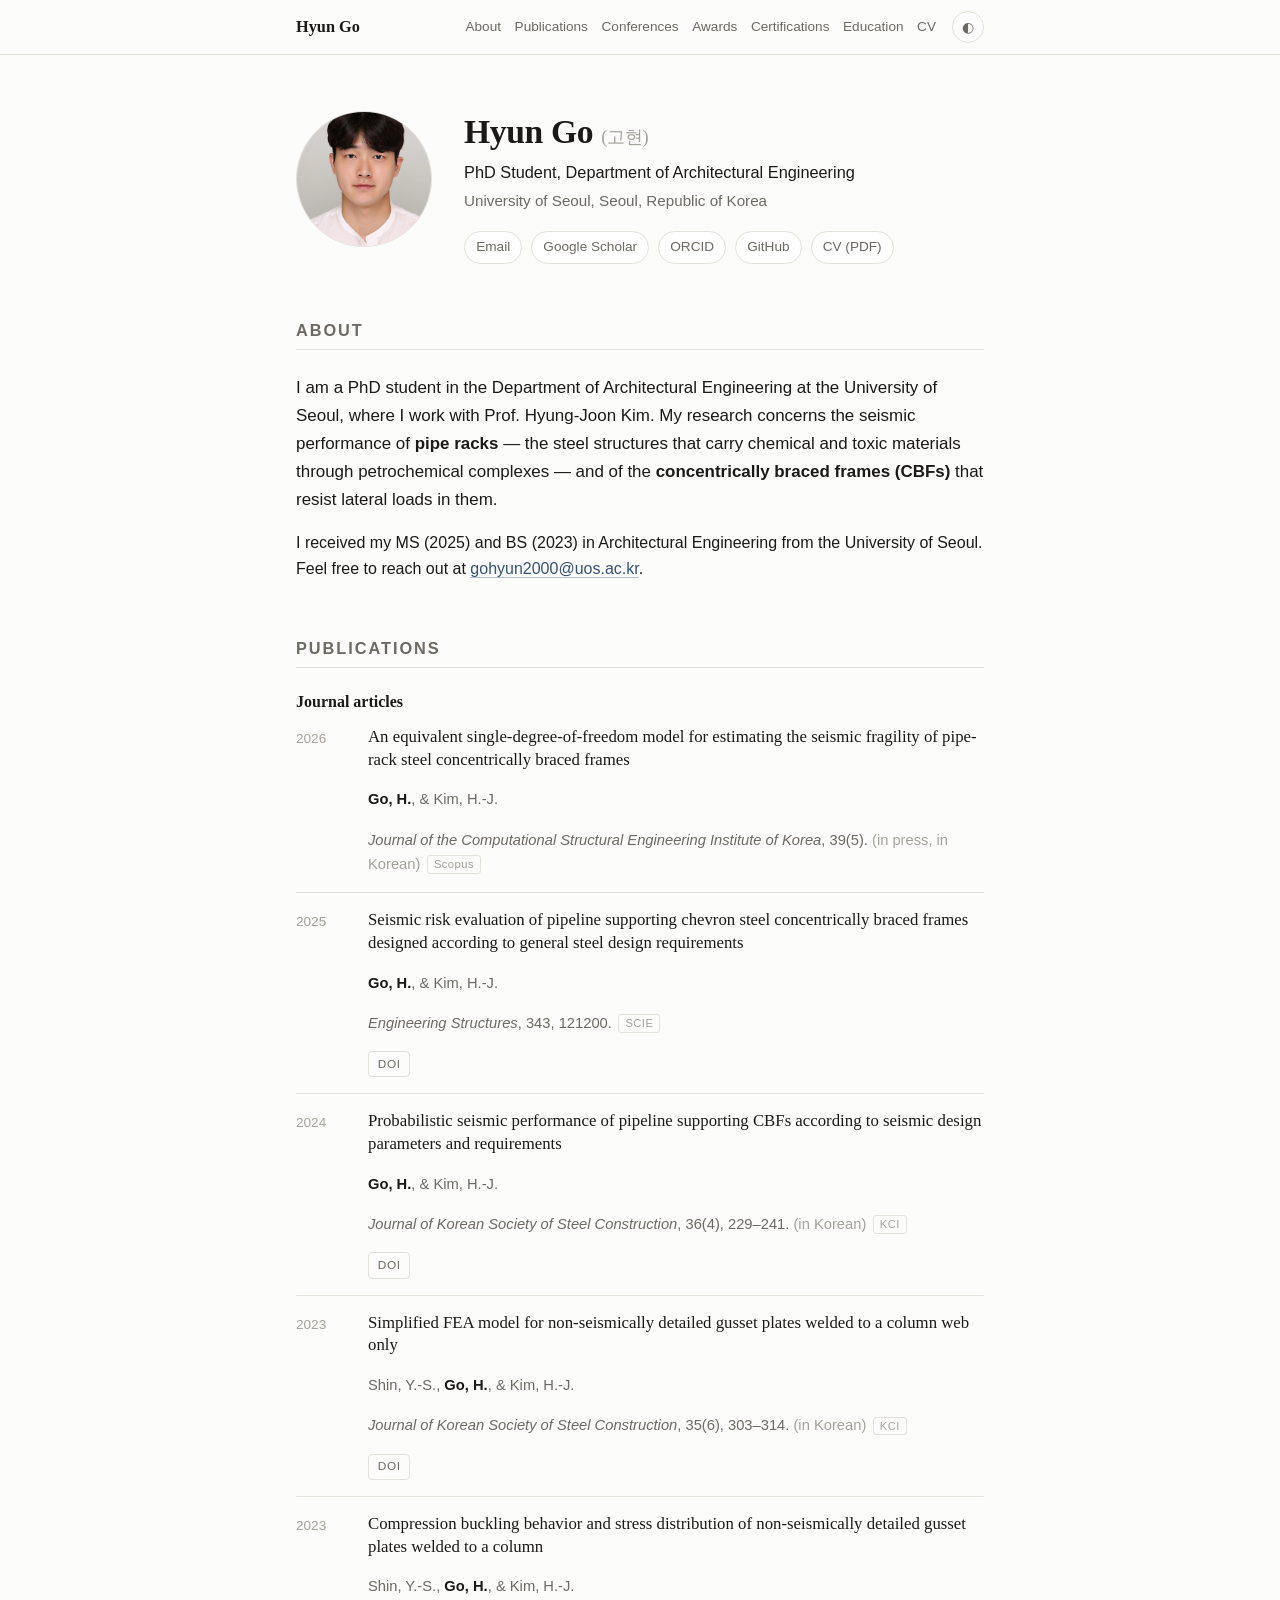
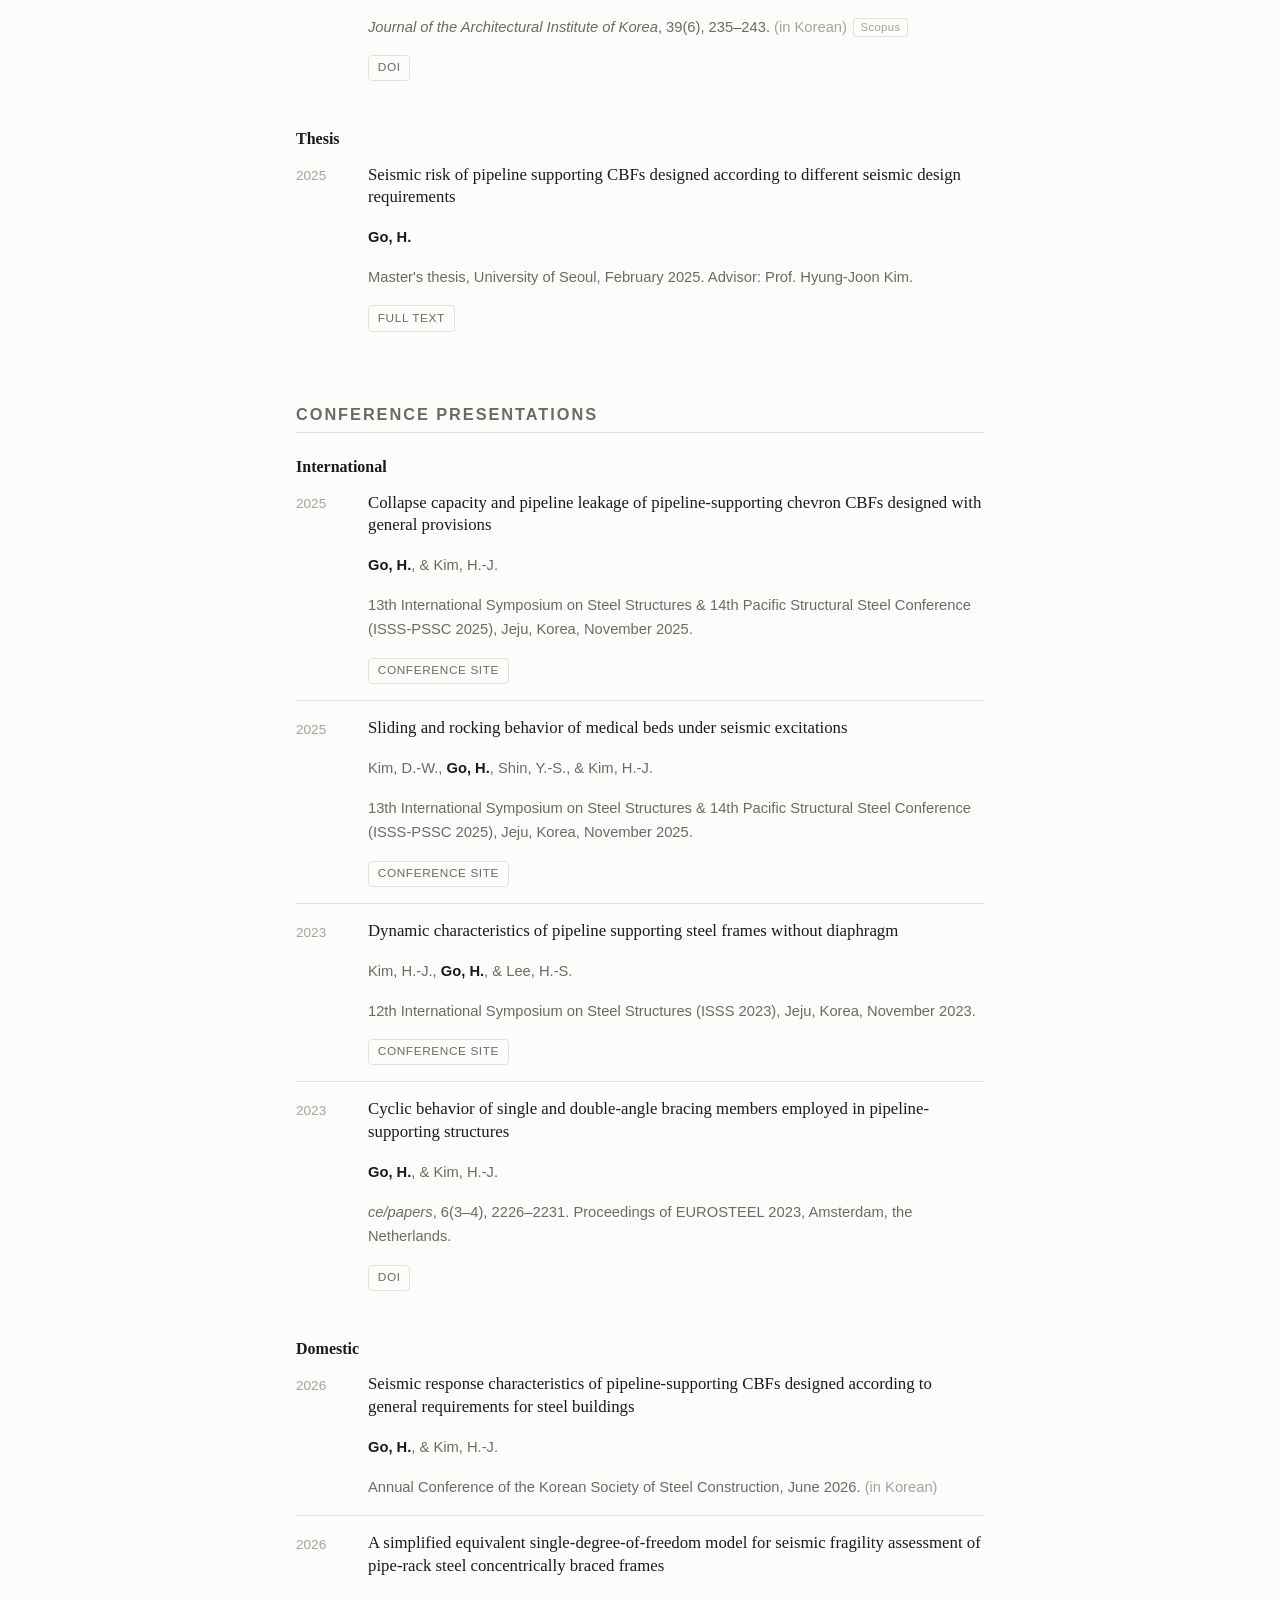
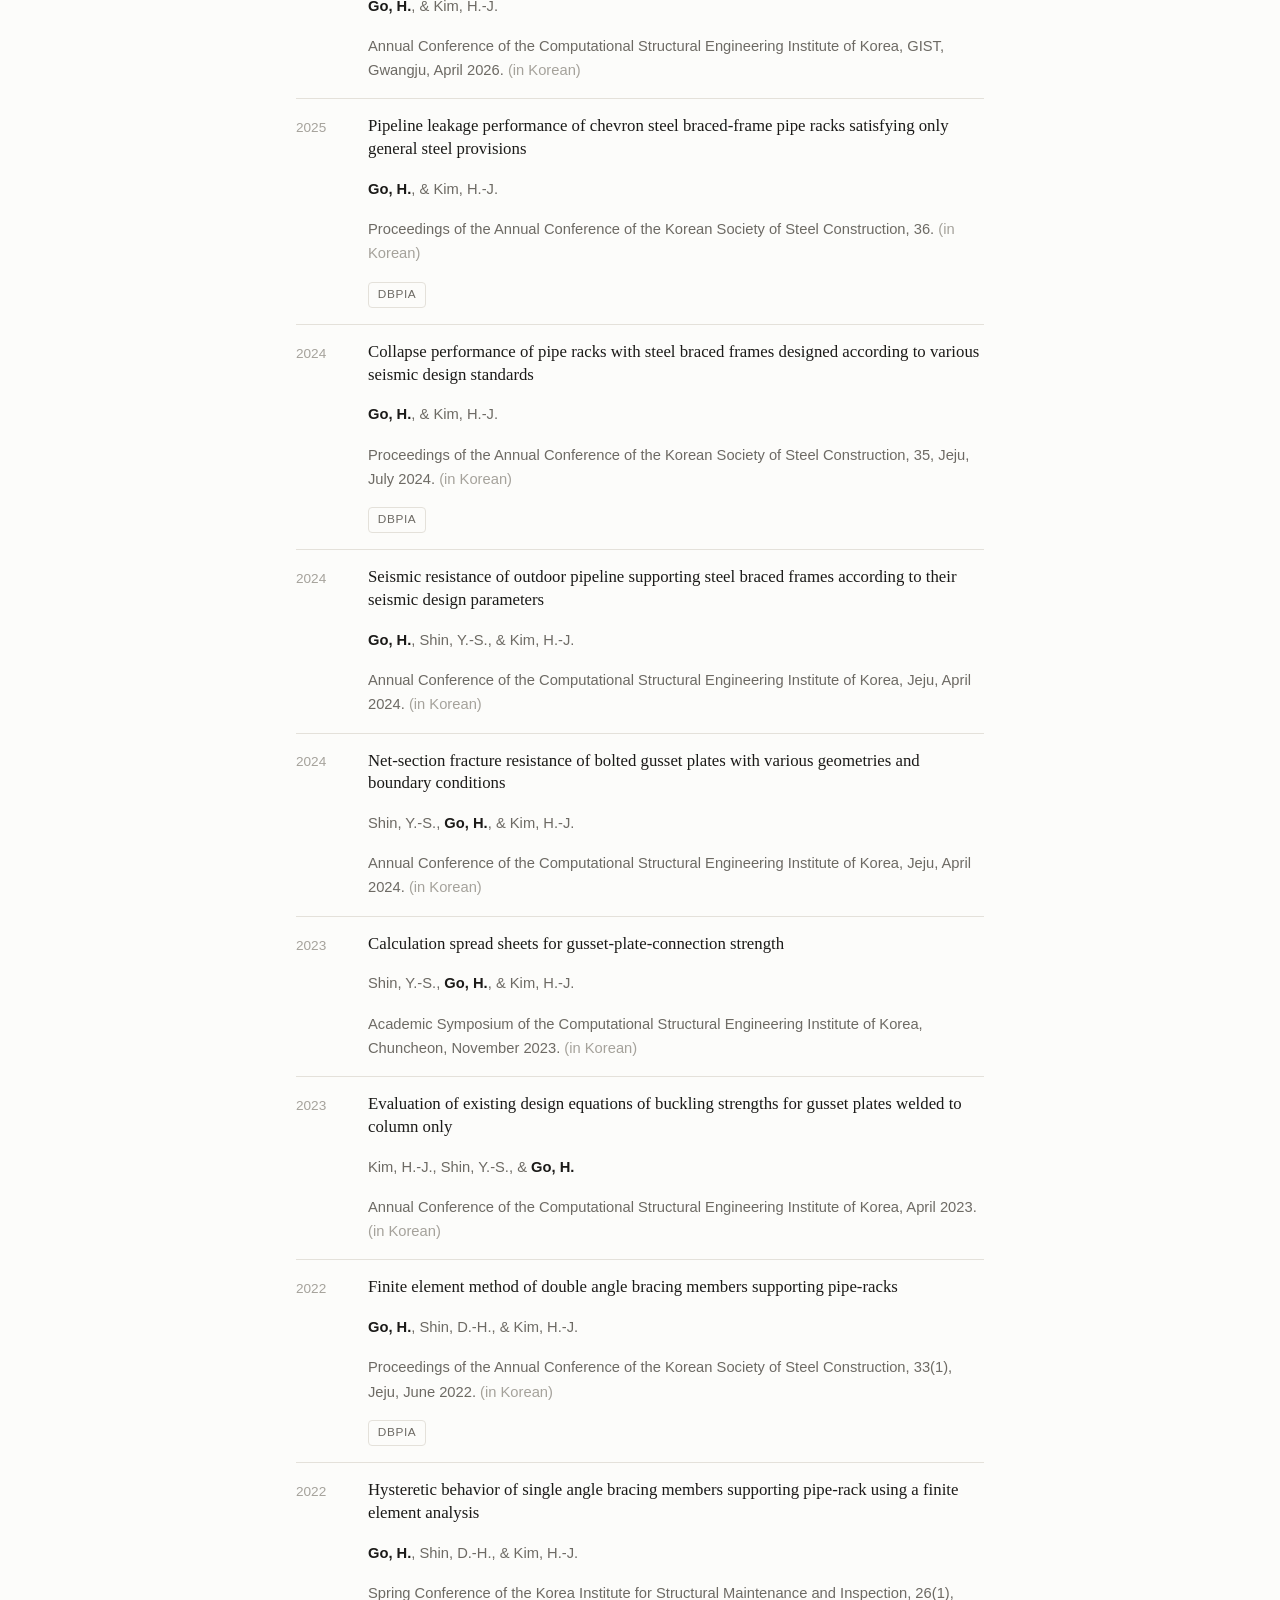
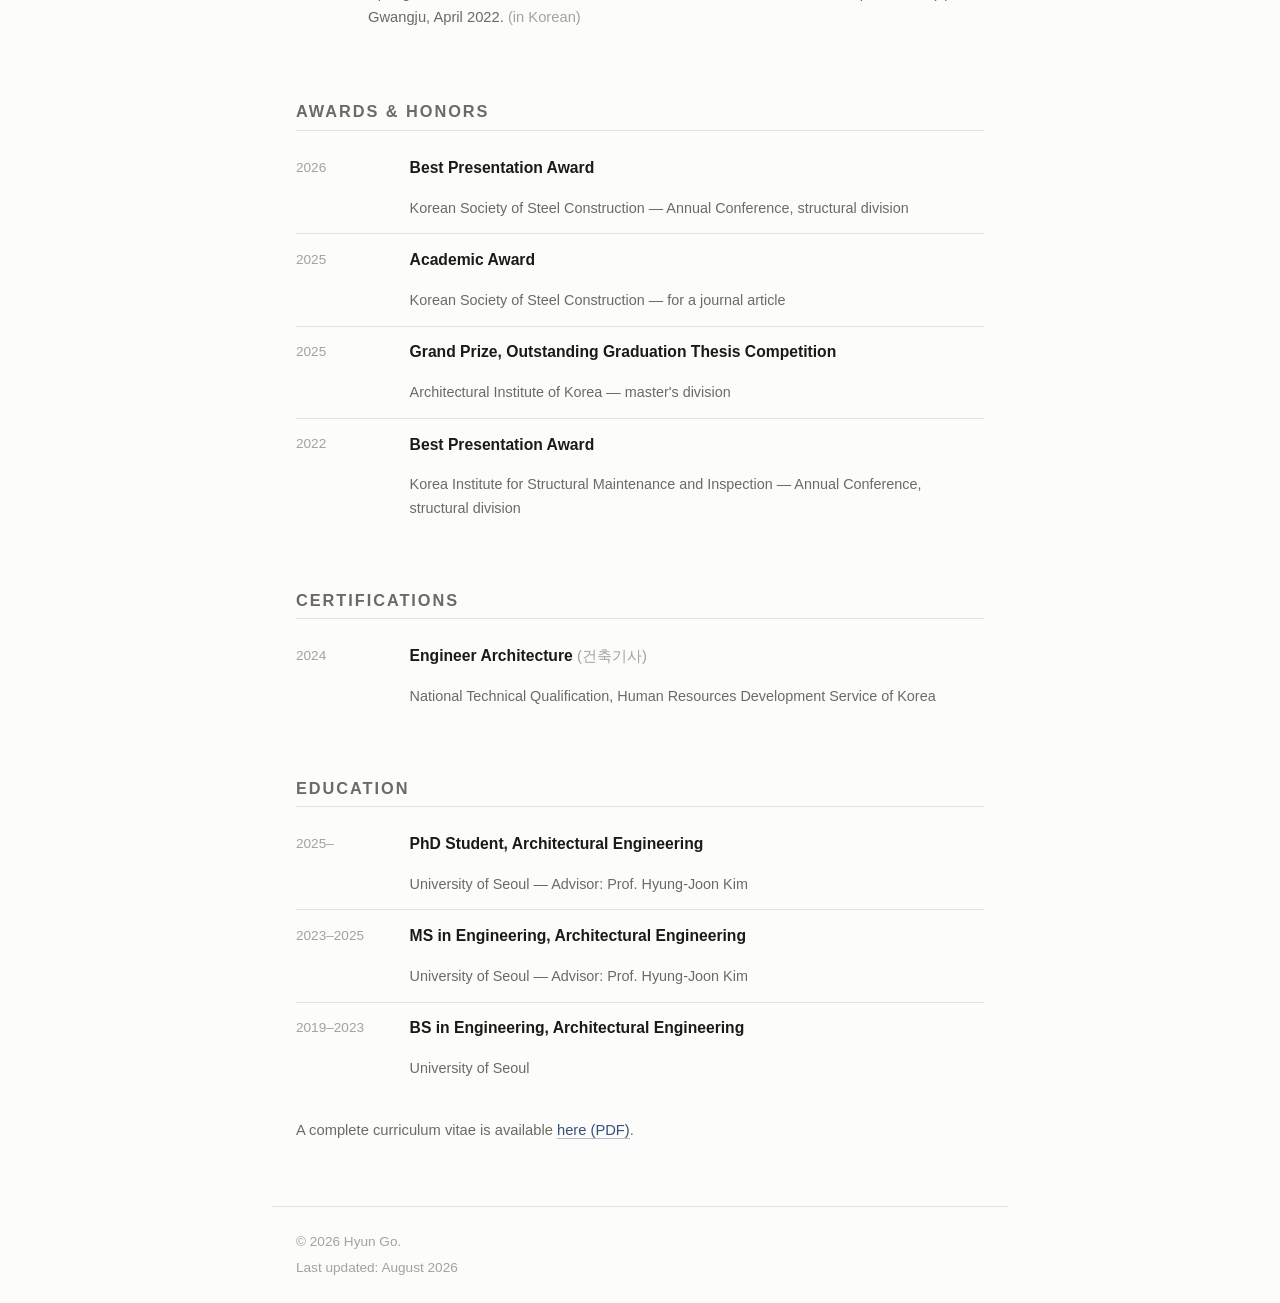
==== commit 09be7b53: "Add medical-beds coauthors and JCOSEIK volume/issue" ====
--- a/index.html
+++ b/index.html
@@ -103,8 +103,8 @@
         <div class="pub-body">
           <p class="pub-title">An equivalent single-degree-of-freedom model for estimating the seismic fragility of pipe-rack steel concentrically braced frames</p>
           <p class="pub-authors"><strong>Go, H.</strong>, &amp; Kim, H.-J.</p>
-          <!-- 게재 확정 후 권(호), 페이지, DOI를 채우세요. -->
-          <p class="pub-venue"><em>Journal of the Computational Structural Engineering Institute of Korea</em>. <span class="pub-note">(in Korean)</span> <span class="idx">Scopus</span></p>
+          <!-- 발간되면 "in press"를 빼고 페이지와 DOI를 채우세요. -->
+          <p class="pub-venue"><em>Journal of the Computational Structural Engineering Institute of Korea</em>, 39(5). <span class="pub-note">(in press, in Korean)</span> <span class="idx">Scopus</span></p>
         </div>
       </li>
 
@@ -203,7 +203,8 @@
         <span class="pub-year">2025</span>
         <div class="pub-body">
           <p class="pub-title">Sliding and rocking behavior of medical beds under seismic excitations</p>
-          <p class="pub-venue">13th International Symposium on Steel Structures &amp; 14th Pacific Structural Steel Conference (ISSS-PSSC 2025), Jeju, Korea, November 2025. <span class="pub-note">(second author)</span></p>
+          <p class="pub-authors">Kim, D.-W., <strong>Go, H.</strong>, Shin, Y.-S., &amp; Kim, H.-J.</p>
+          <p class="pub-venue">13th International Symposium on Steel Structures &amp; 14th Pacific Structural Steel Conference (ISSS-PSSC 2025), Jeju, Korea, November 2025.</p>
           <p class="pub-actions">
             <a href="https://www.isss.kr/" rel="noopener">Conference site</a>
           </p>
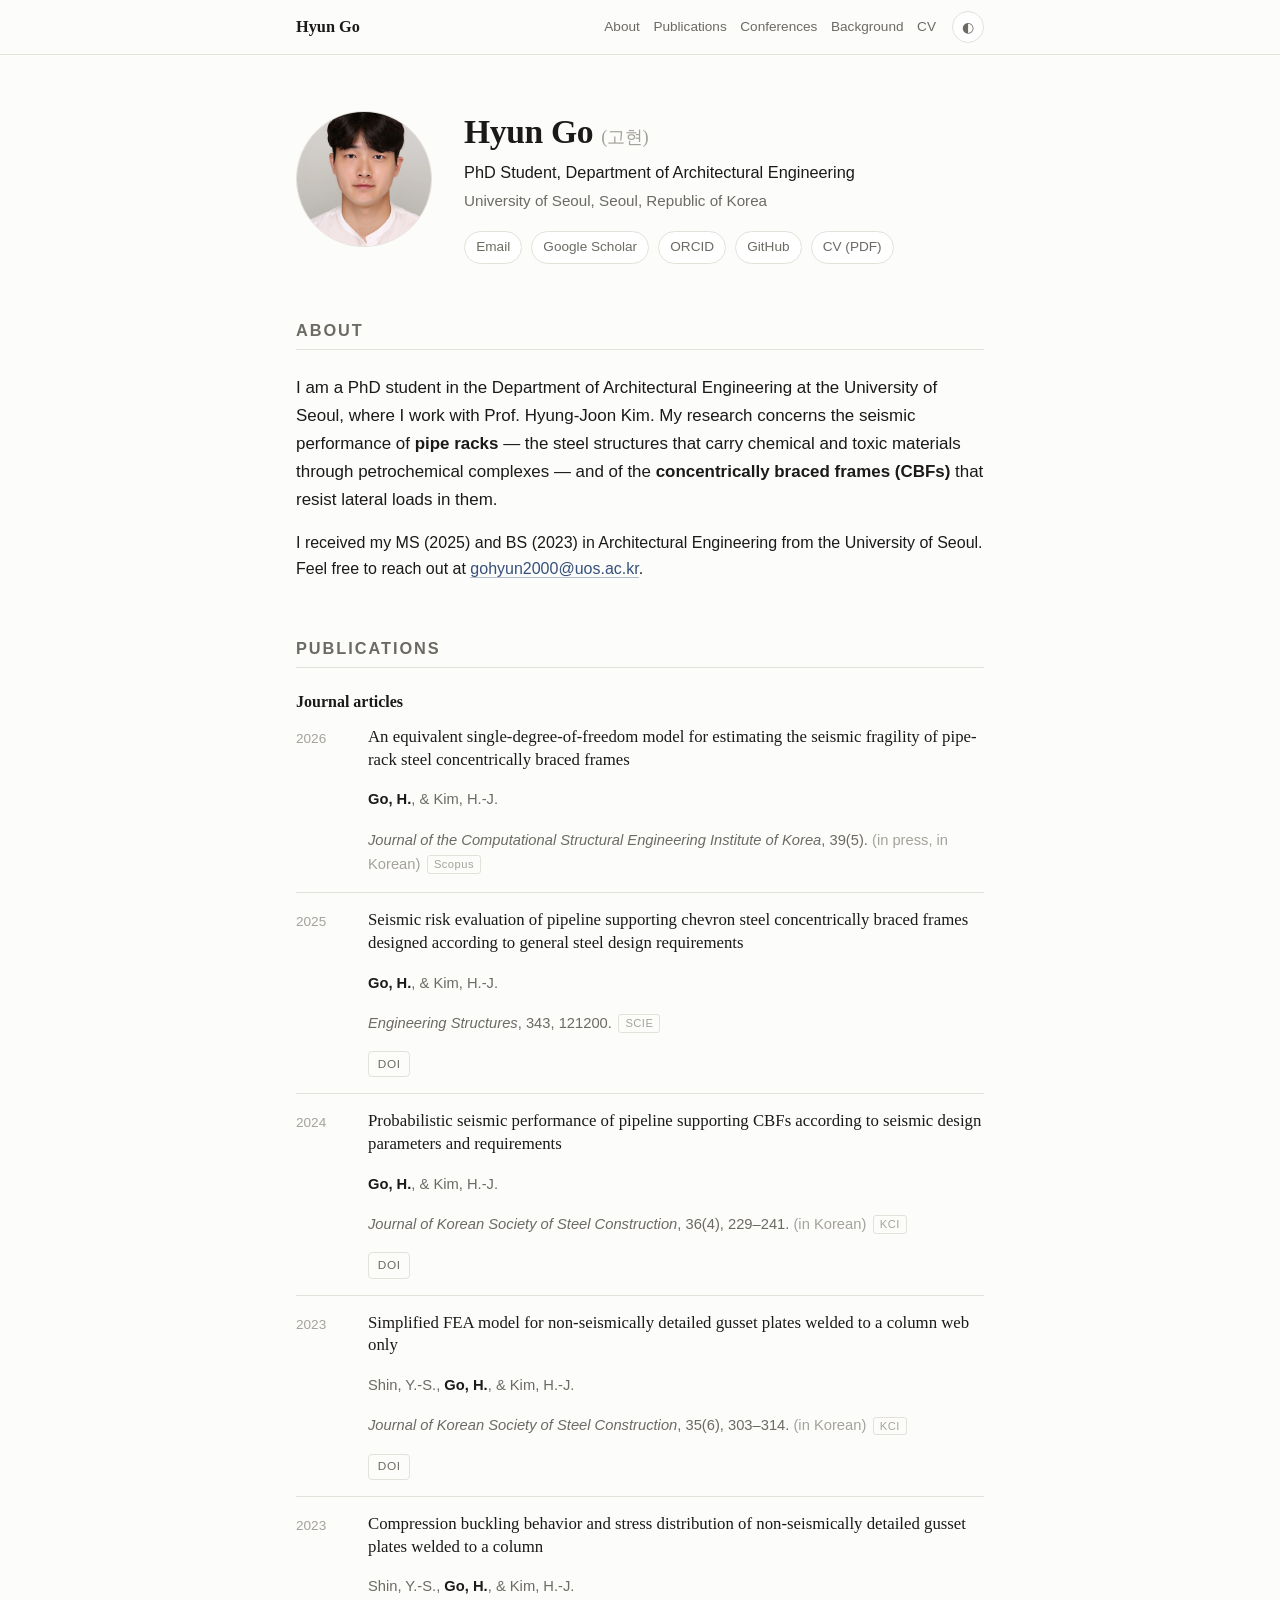
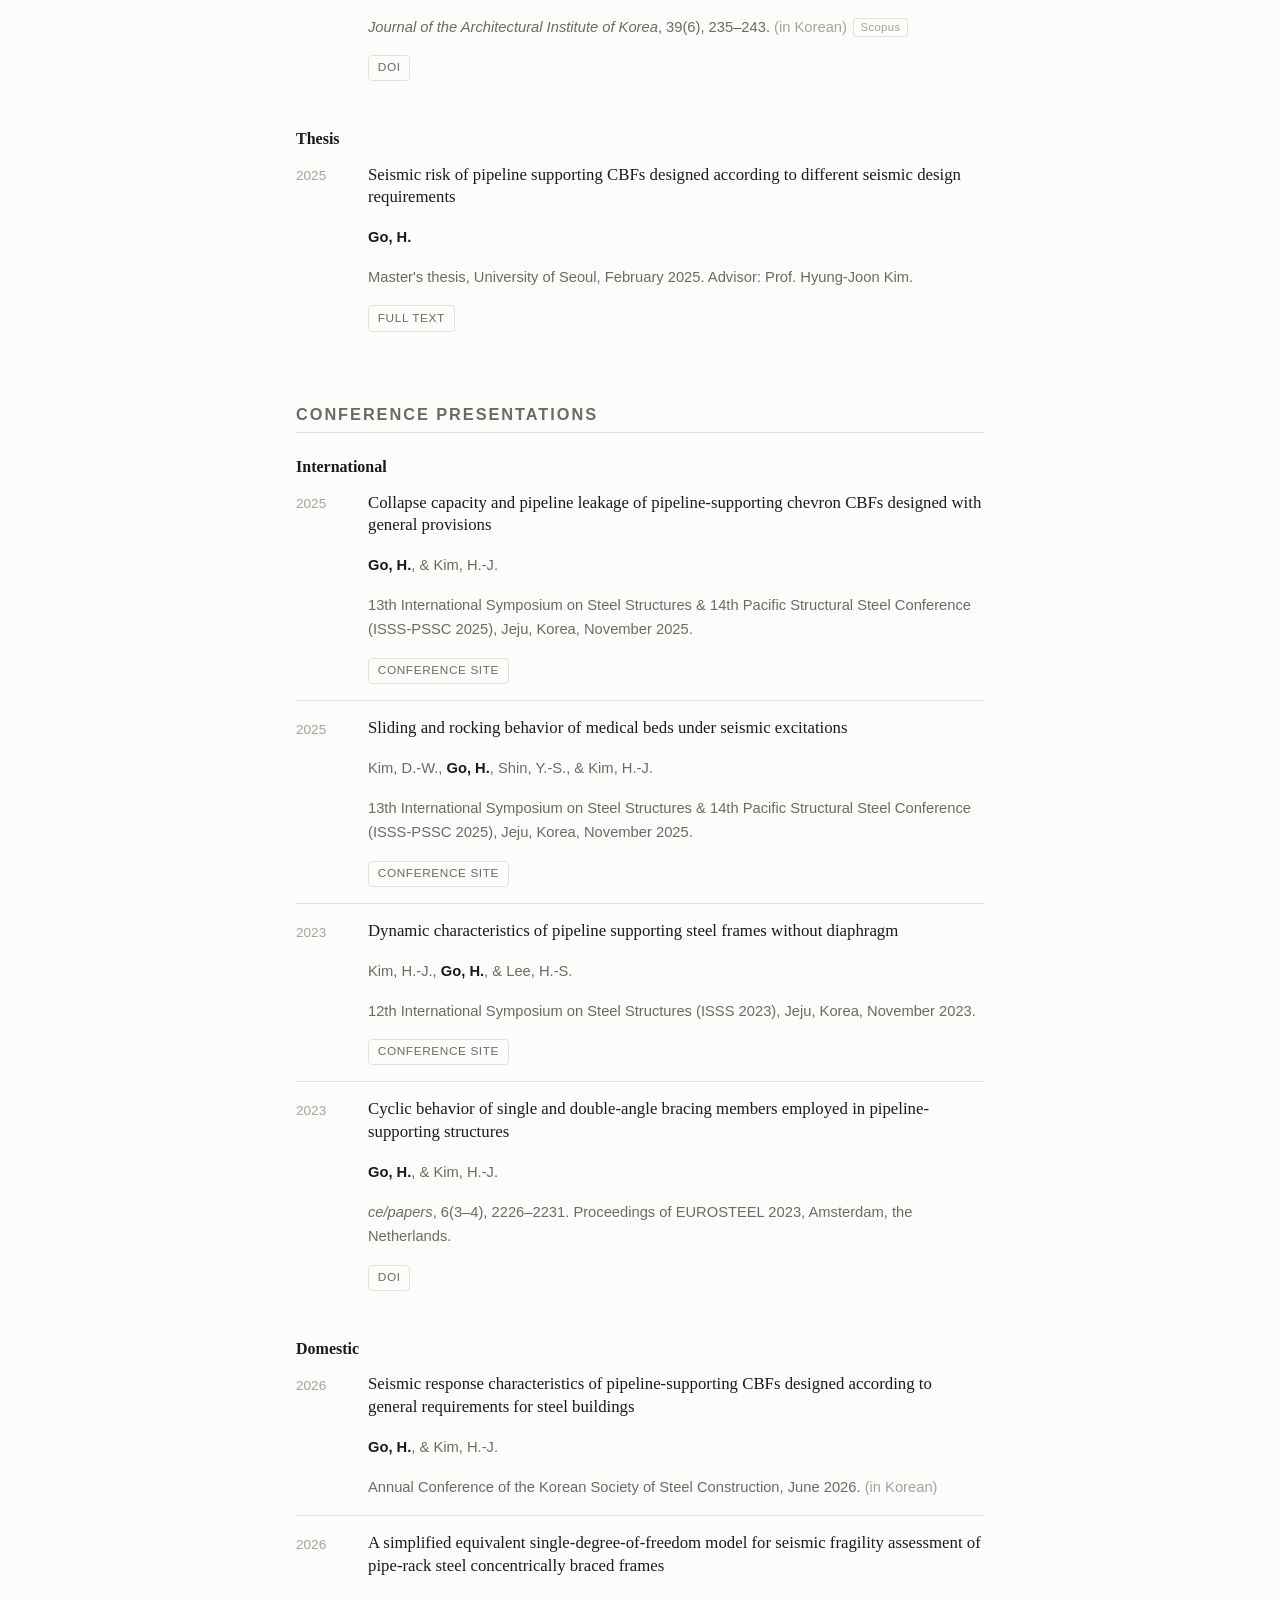
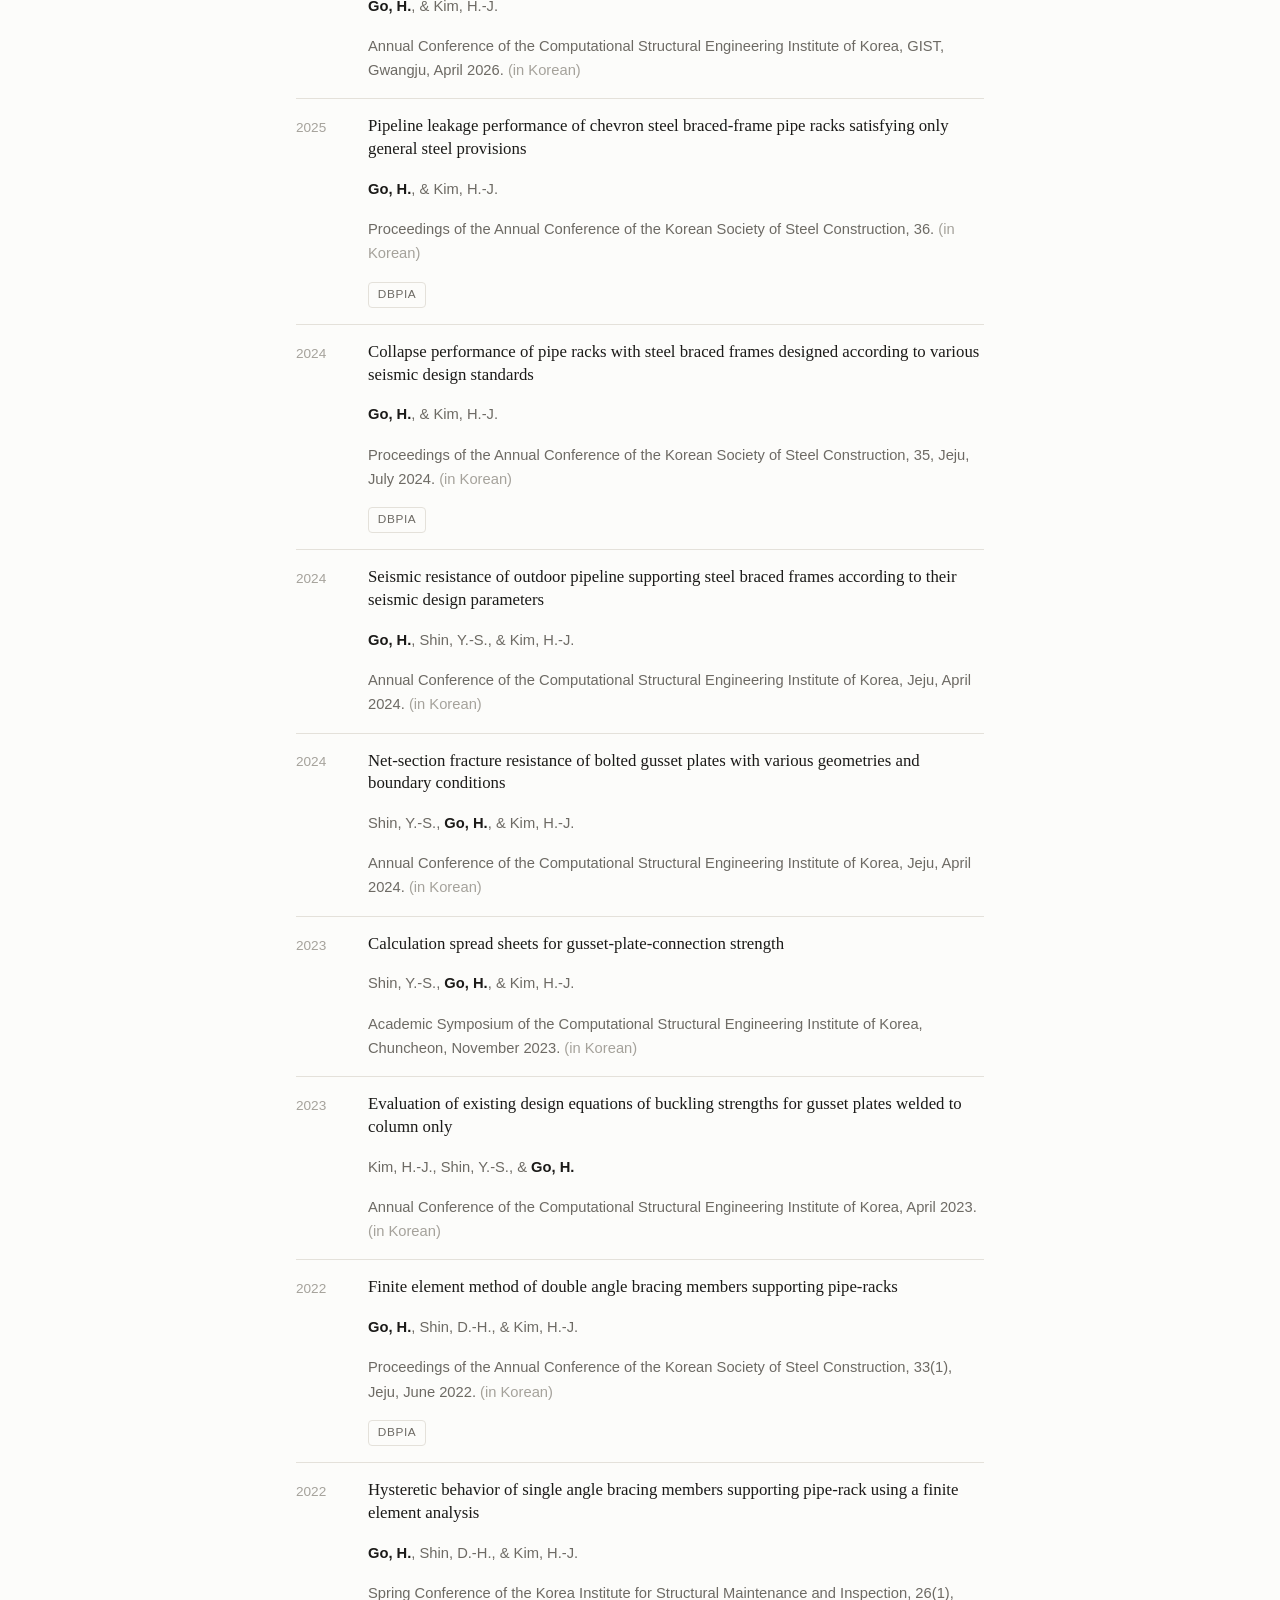
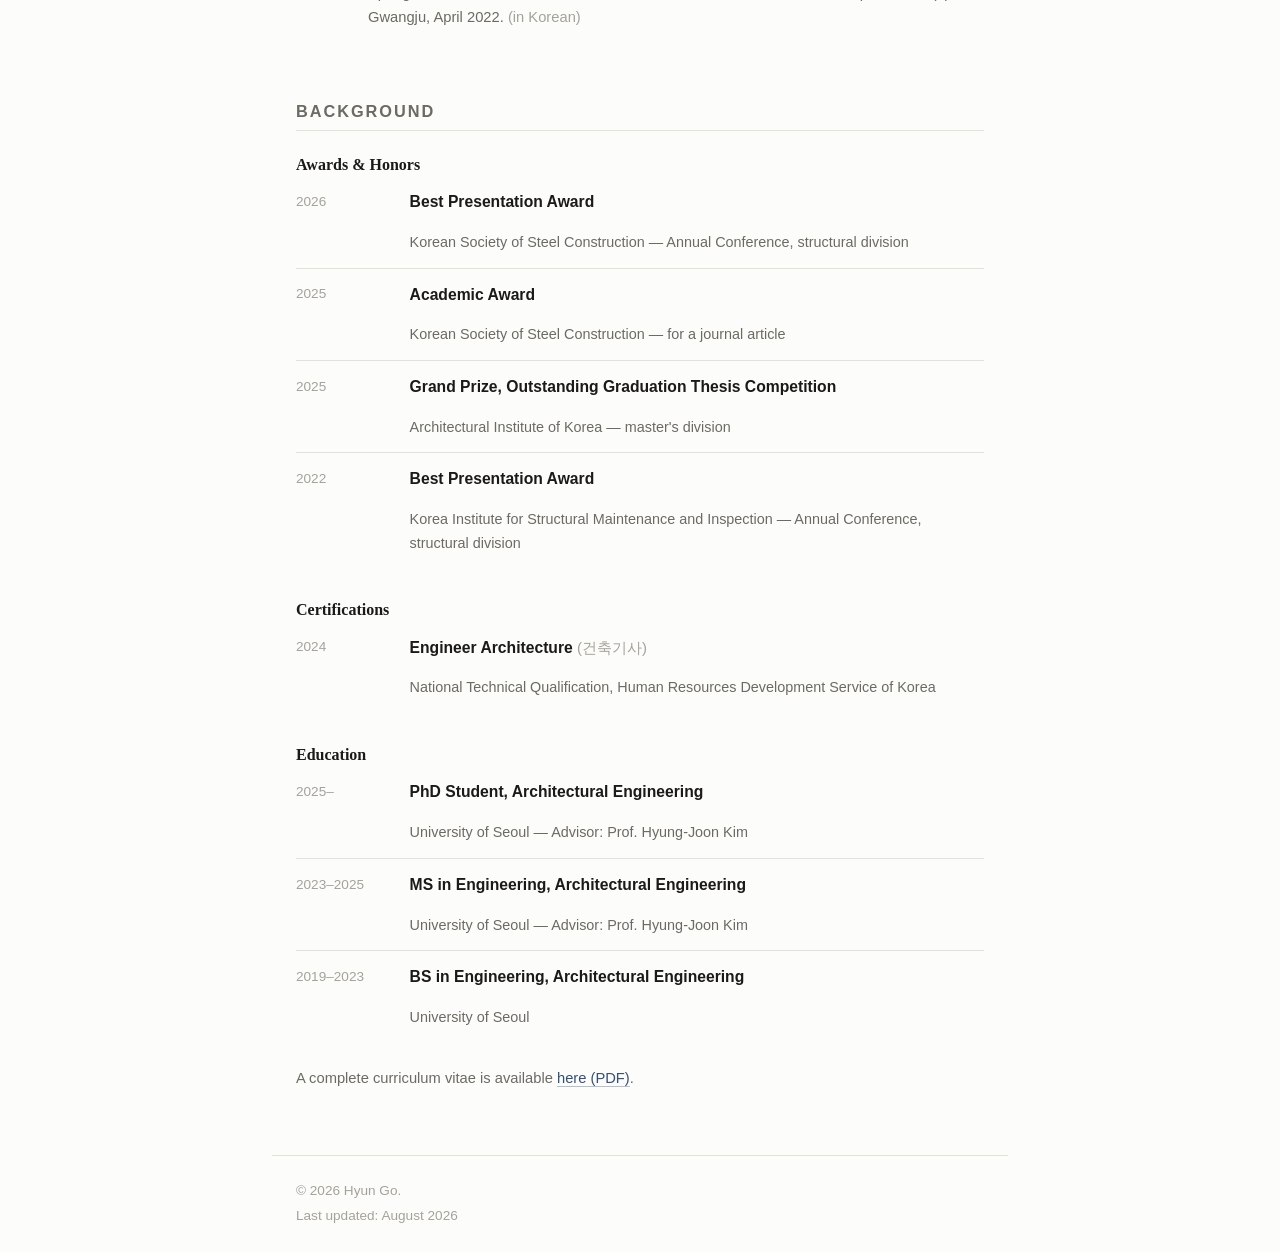
==== commit 05c51655: "Merge awards, certifications and education into one Background section" ====
--- a/index.html
+++ b/index.html
@@ -32,9 +32,7 @@
       <li><a href="#about">About</a></li>
       <li><a href="#publications">Publications</a></li>
       <li><a href="#talks">Conferences</a></li>
-      <li><a href="#awards">Awards</a></li>
-      <li><a href="#certifications">Certifications</a></li>
-      <li><a href="#education">Education</a></li>
+      <li><a href="#background">Background</a></li>
       <li><a href="assets/cv.pdf">CV</a></li>
     </ul>
     <button id="theme-toggle" class="theme-toggle" type="button" aria-label="Toggle dark mode">
@@ -343,10 +341,14 @@
   </section>
 
   <!-- ============================================================
-       EDIT 7 — 수상
+       EDIT 7 — 수상 · 자격 · 학력.
+       세 목록을 한 섹션 안에 소제목(subhead)으로 묶었습니다.
+       항목을 늘리려면 해당 <ul class="timeline"> 안의 <li>를 복사하세요.
        ============================================================ -->
-  <section id="awards" class="section">
-    <h2>Awards &amp; Honors</h2>
+  <section id="background" class="section">
+    <h2>Background</h2>
+
+    <h3 class="subhead">Awards &amp; Honors</h3>
     <ul class="timeline">
 
       <li>
@@ -382,13 +384,8 @@
       </li>
 
     </ul>
-  </section>
-
-  <!-- ============================================================
-       EDIT 8 — 자격증 / 면허
-       ============================================================ -->
-  <section id="certifications" class="section">
-    <h2>Certifications</h2>
+
+    <h3 class="subhead">Certifications</h3>
     <ul class="timeline">
 
       <li>
@@ -400,13 +397,8 @@
       </li>
 
     </ul>
-  </section>
-
-  <!-- ============================================================
-       EDIT 9 — 학력
-       ============================================================ -->
-  <section id="education" class="section">
-    <h2>Education</h2>
+
+    <h3 class="subhead">Education</h3>
     <ul class="timeline">
 
       <li>
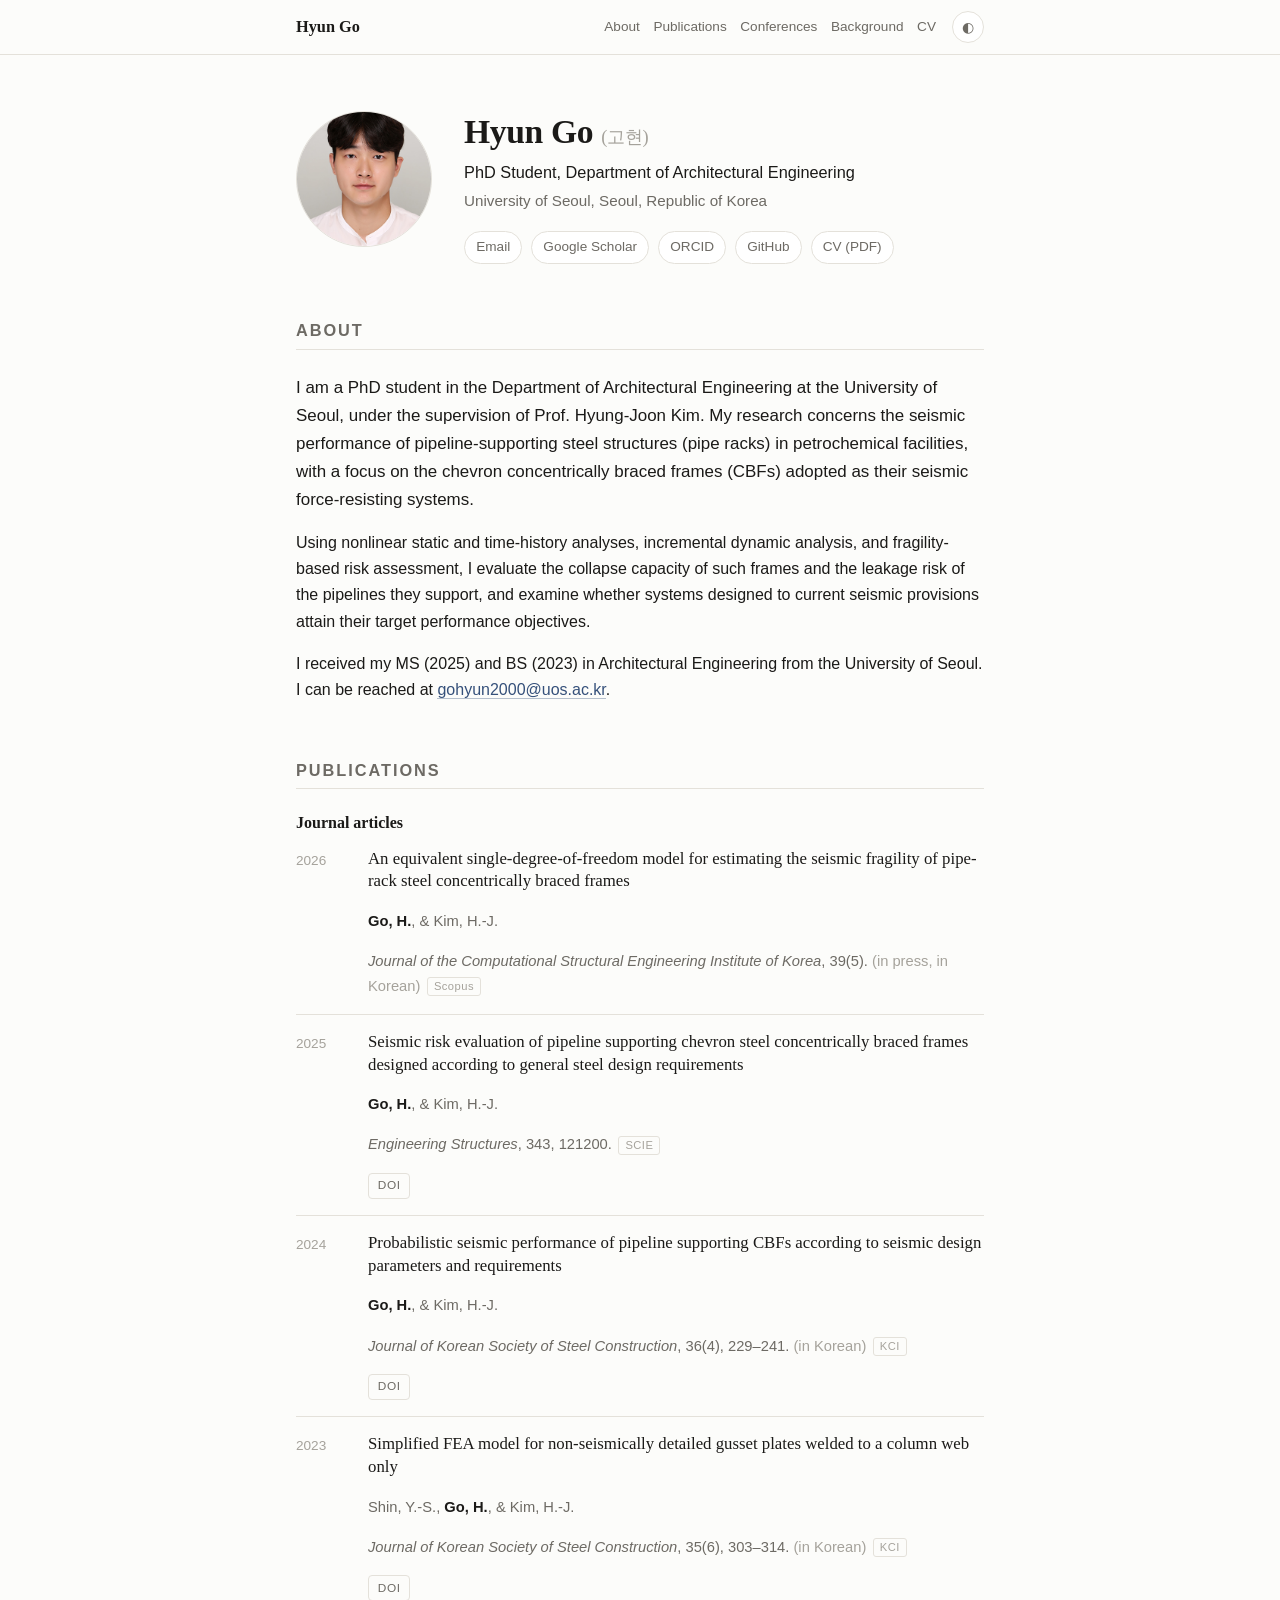
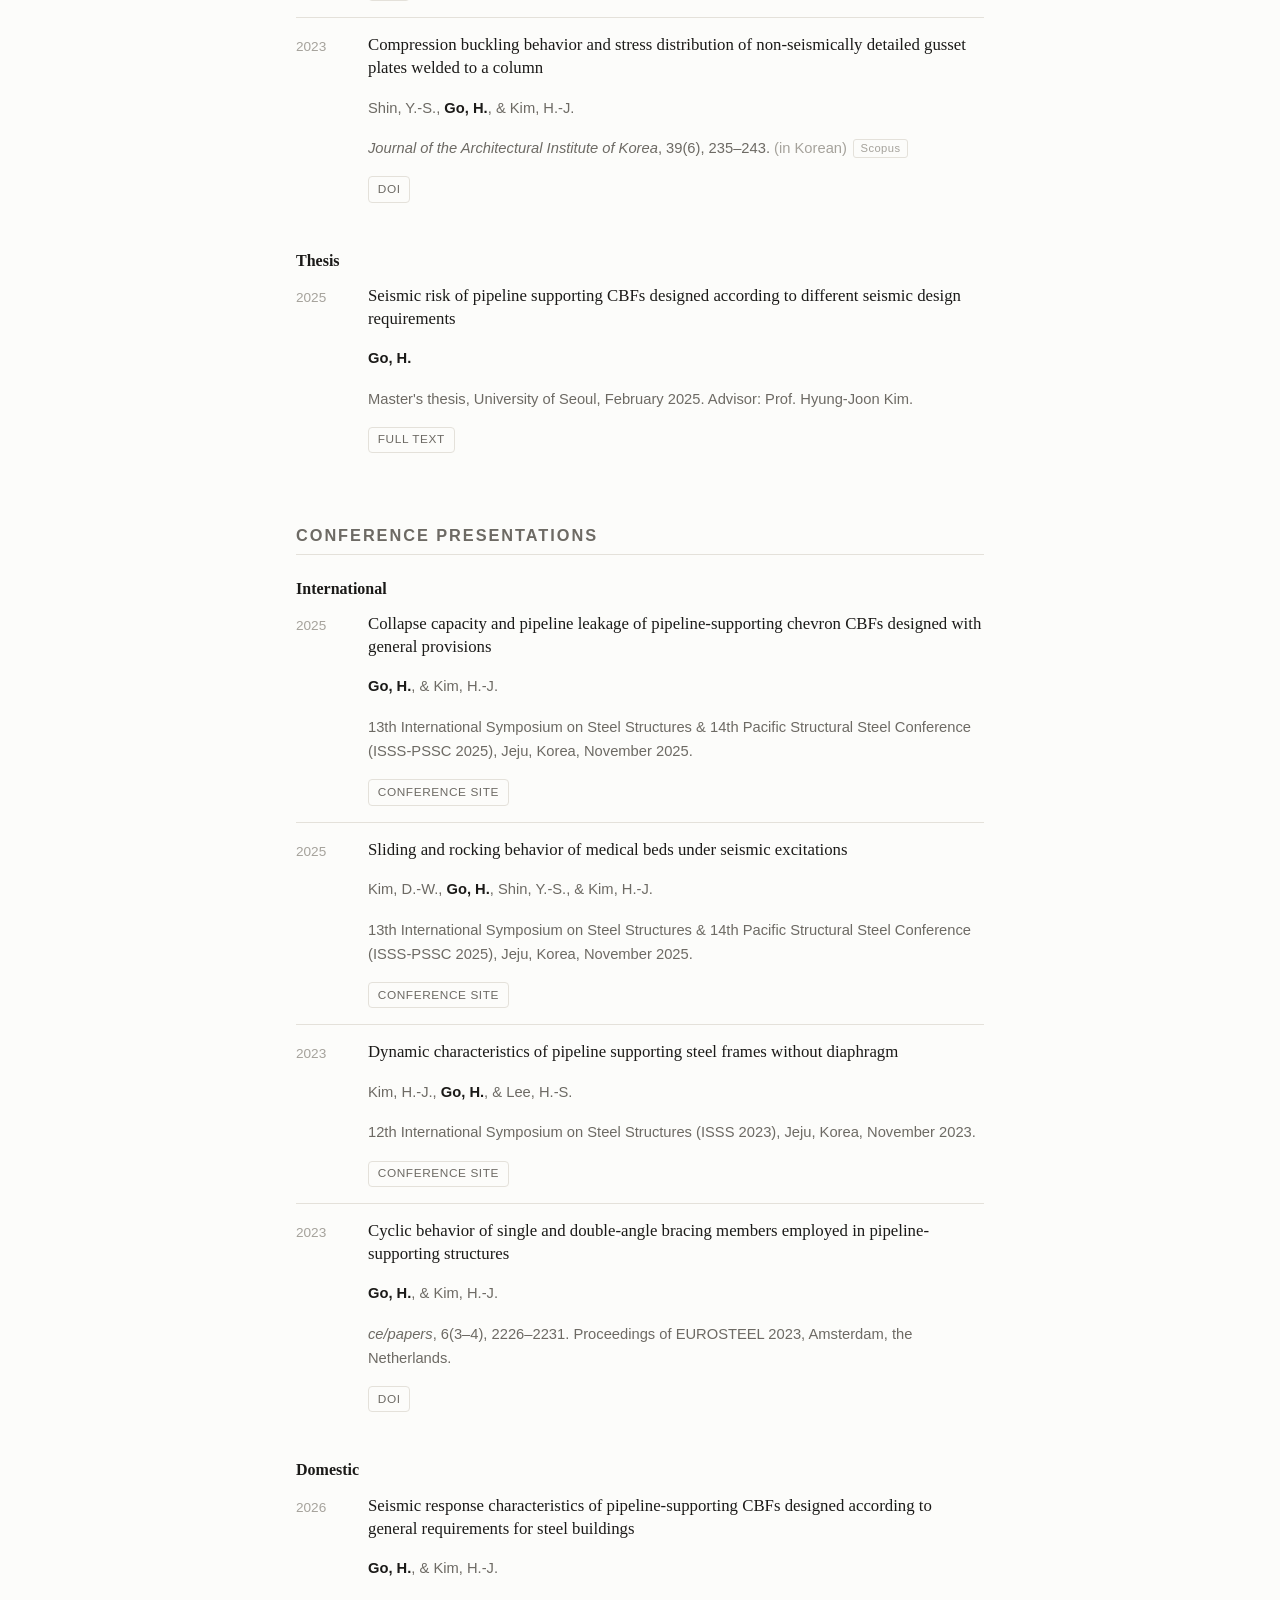
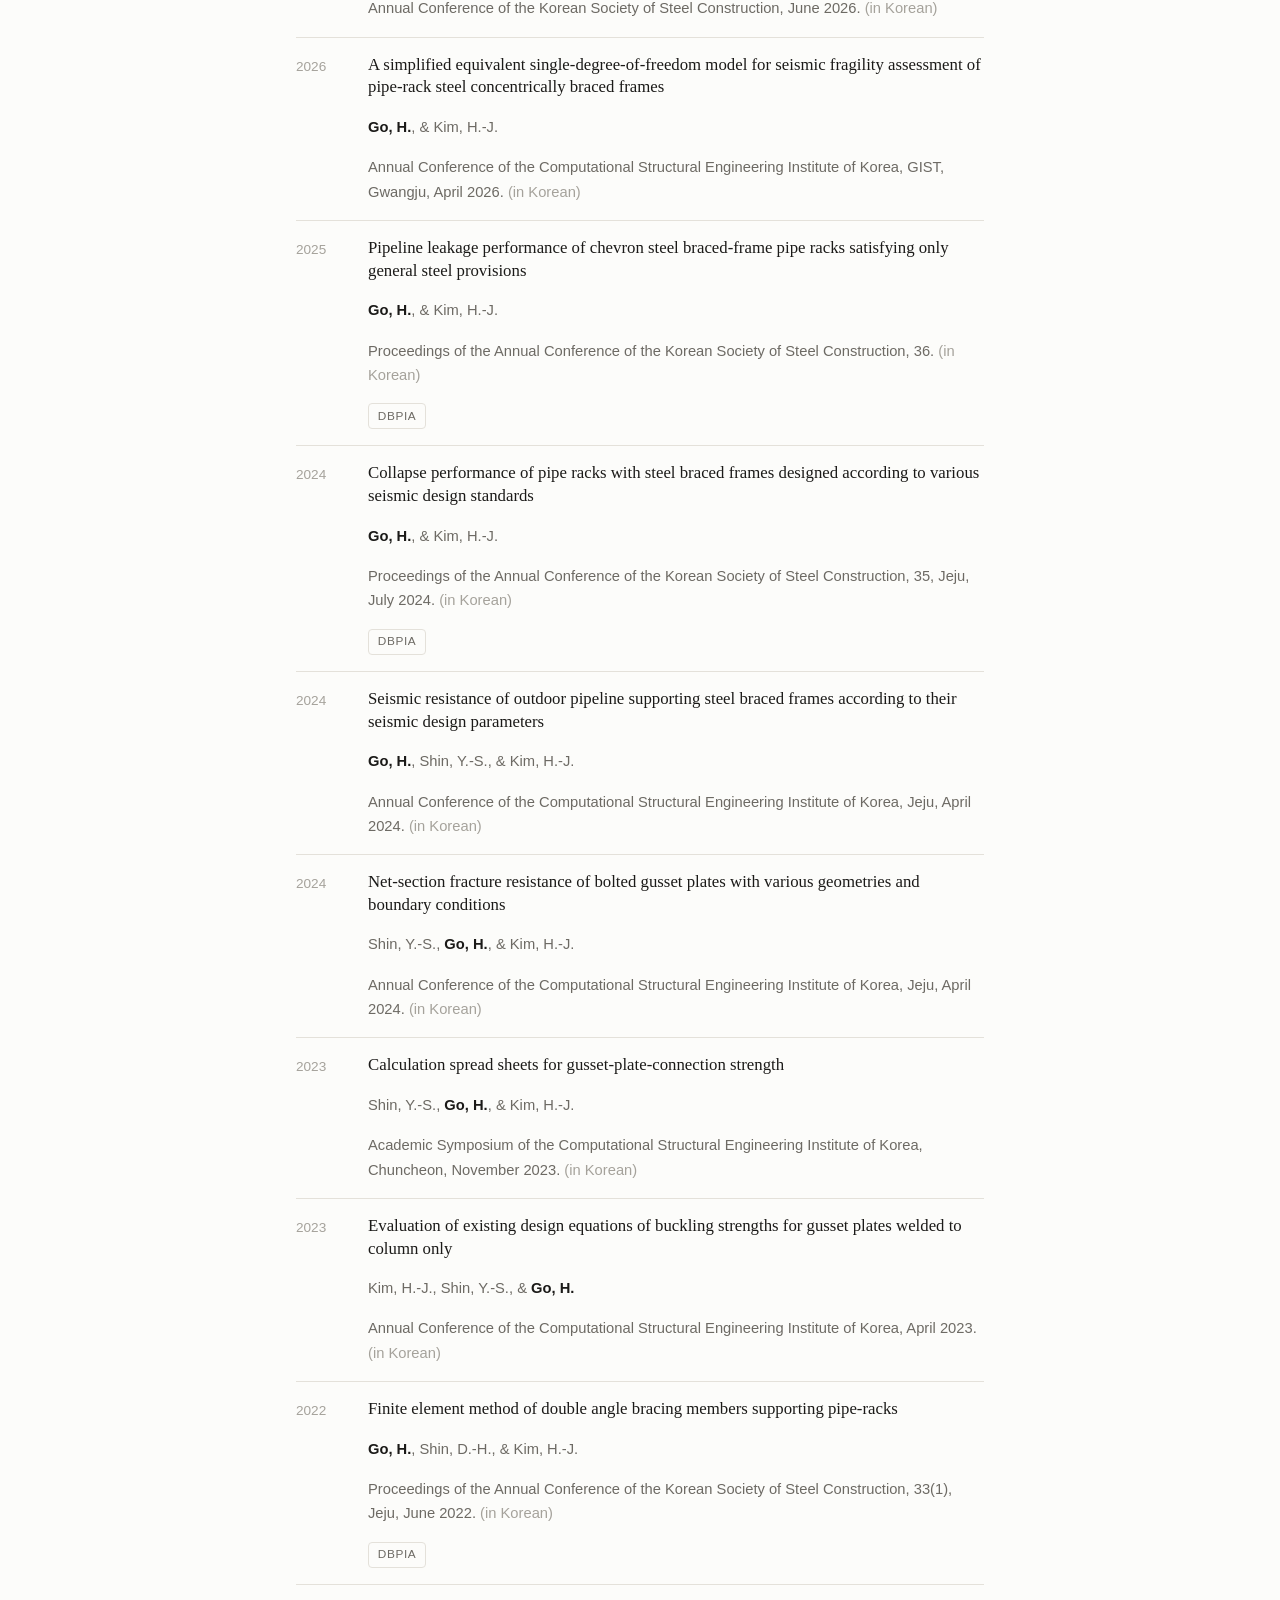
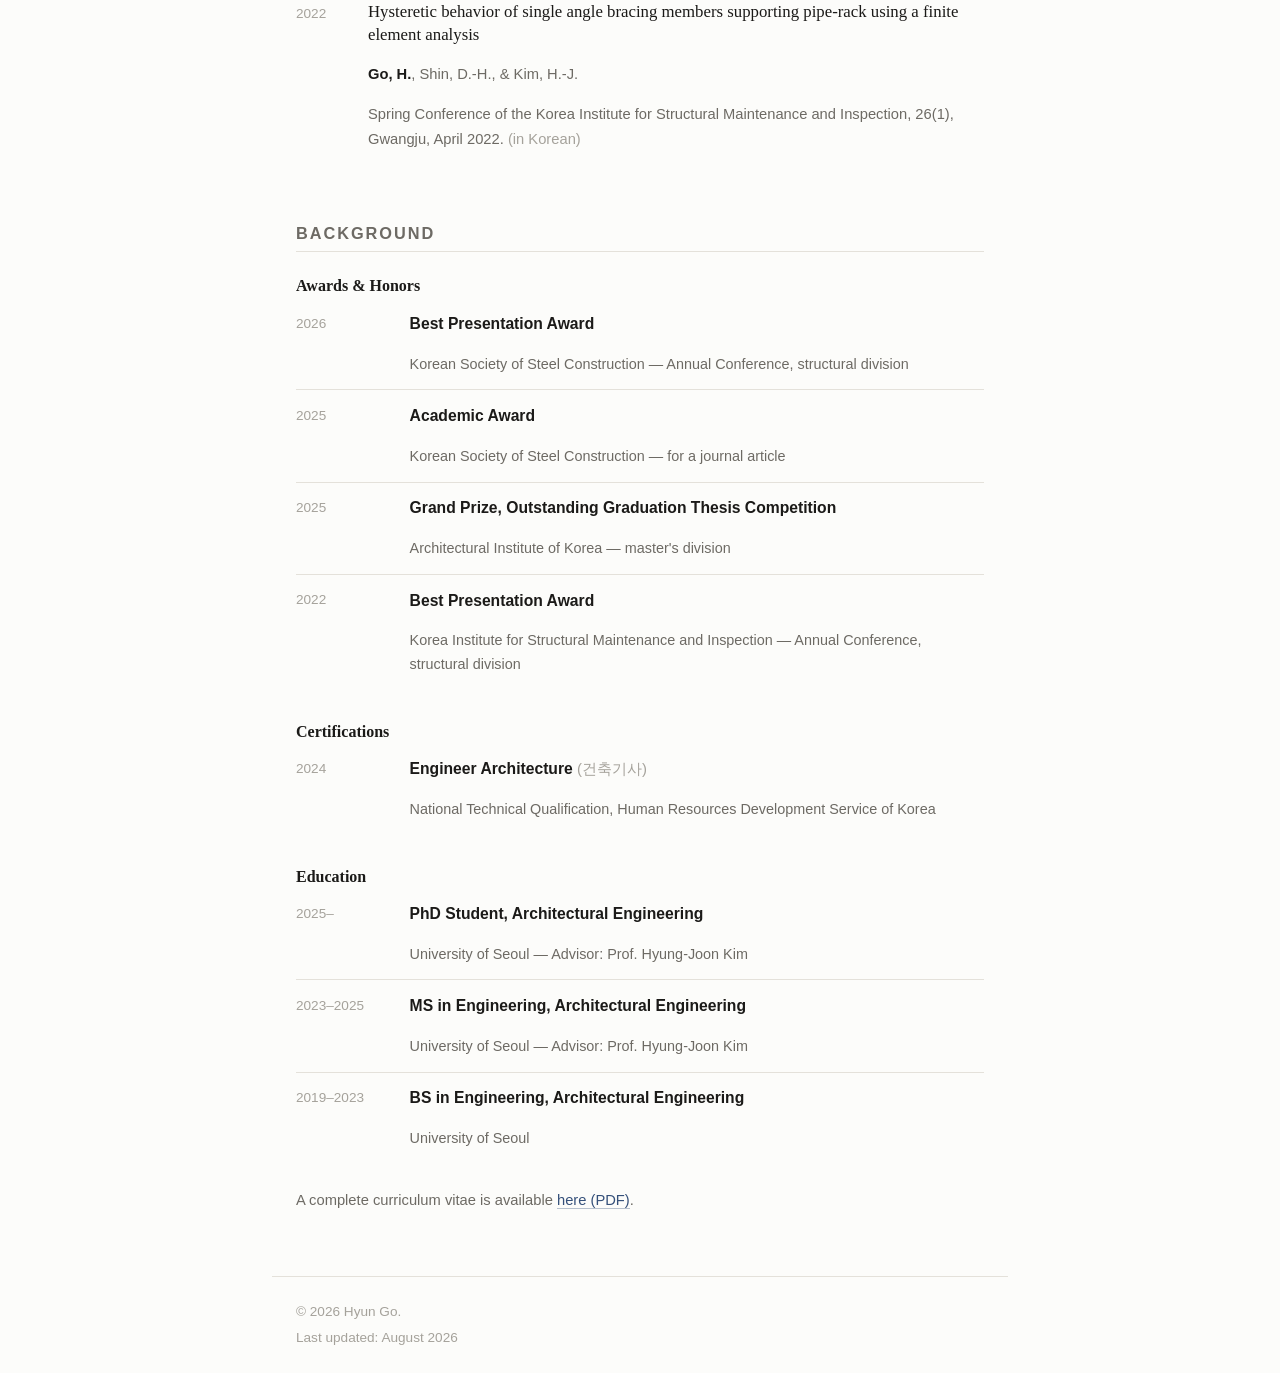
==== commit 2ccbb930: "Rewrite About in conventional structural engineering register" ====
--- a/index.html
+++ b/index.html
@@ -71,15 +71,22 @@
     <h2>About</h2>
     <p class="lede">
       I am a PhD student in the Department of Architectural Engineering at the
-      University of Seoul, where I work with Prof. Hyung-Joon Kim. My research
-      concerns the seismic performance of <strong>pipe racks</strong> — the steel
-      structures that carry chemical and toxic materials through petrochemical
-      complexes — and of the <strong>concentrically braced frames (CBFs)</strong>
-      that resist lateral loads in them.
+      University of Seoul, under the supervision of Prof. Hyung-Joon Kim. My research
+      concerns the seismic performance of pipeline-supporting steel structures
+      (pipe racks) in petrochemical facilities, with a focus on the chevron
+      concentrically braced frames (CBFs) adopted as their seismic force-resisting
+      systems.
+    </p>
+    <p>
+      Using nonlinear static and time-history analyses, incremental dynamic analysis,
+      and fragility-based risk assessment, I evaluate the collapse capacity of such
+      frames and the leakage risk of the pipelines they support, and examine whether
+      systems designed to current seismic provisions attain their target performance
+      objectives.
     </p>
     <p>
       I received my MS (2025) and BS (2023) in Architectural Engineering from the
-      University of Seoul. Feel free to reach out at
+      University of Seoul. I can be reached at
       <a href="mailto:gohyun2000@uos.ac.kr">gohyun2000@uos.ac.kr</a>.
     </p>
   </section>
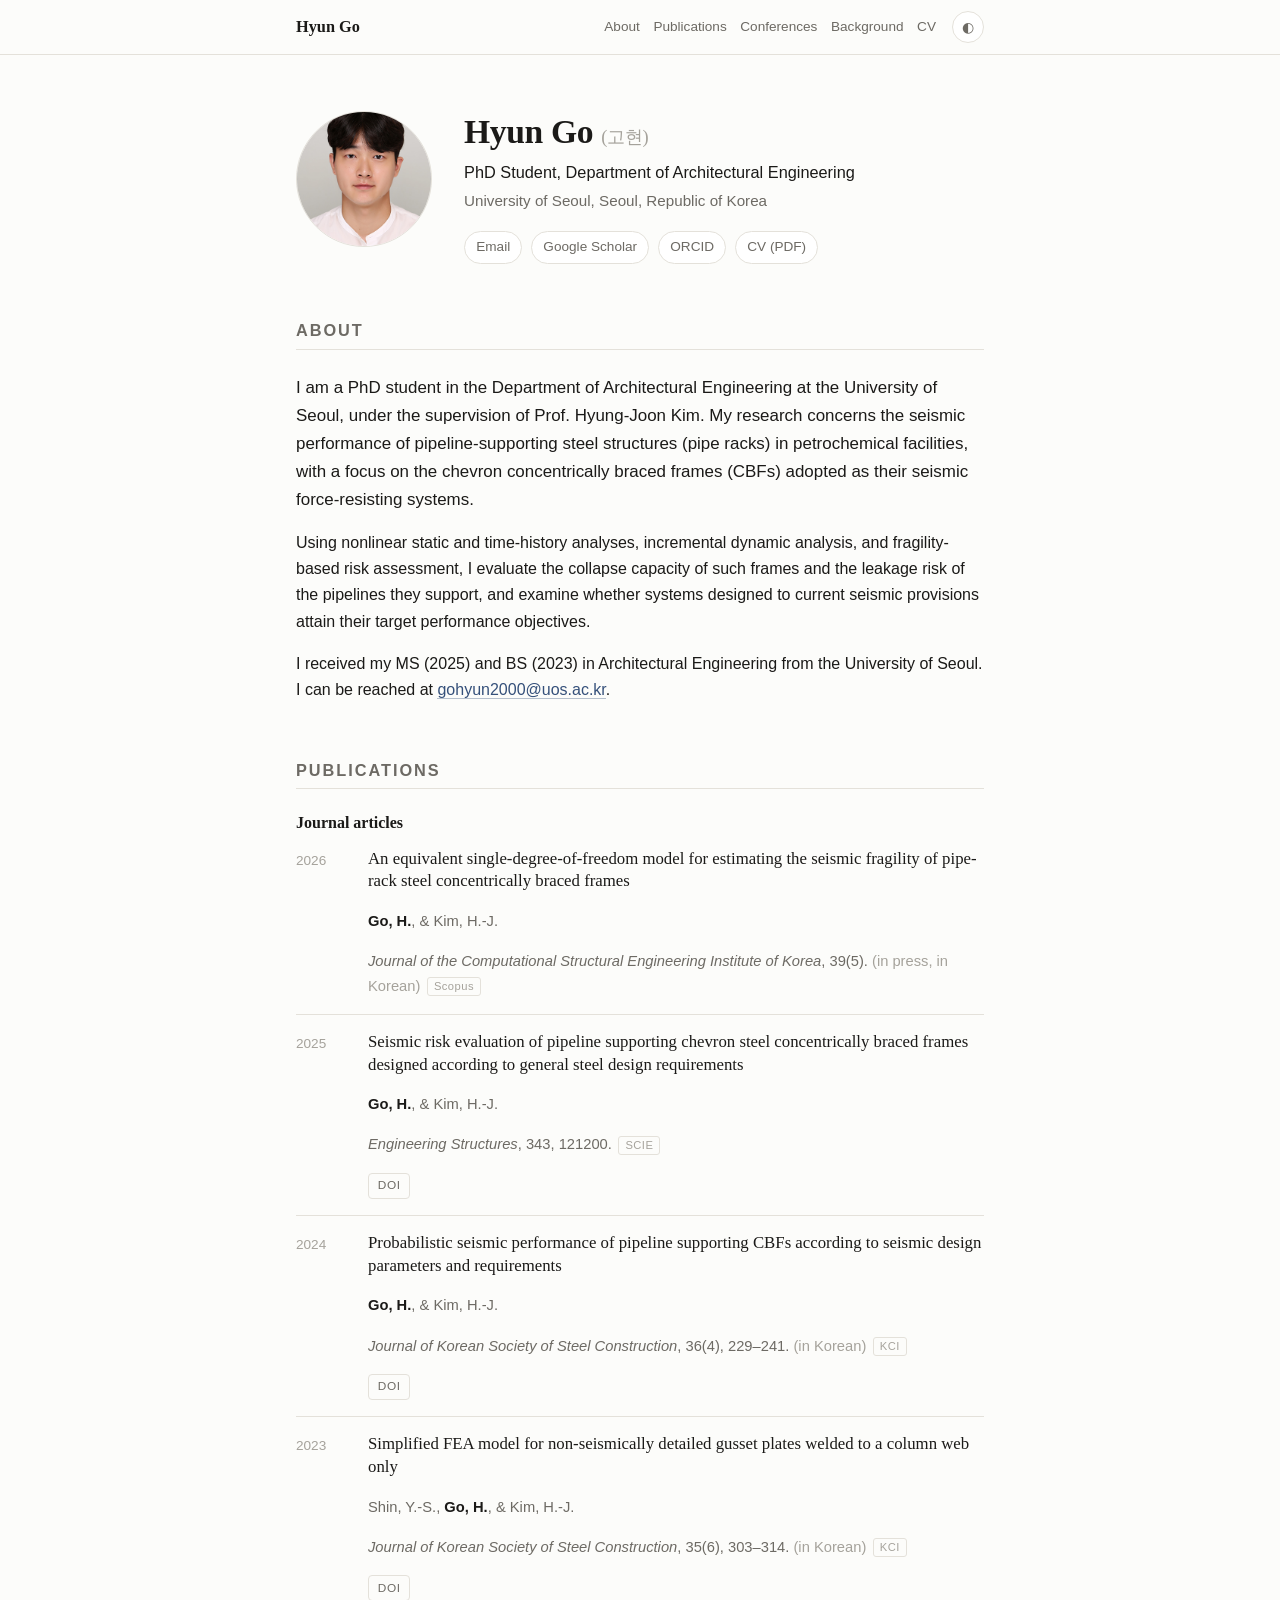
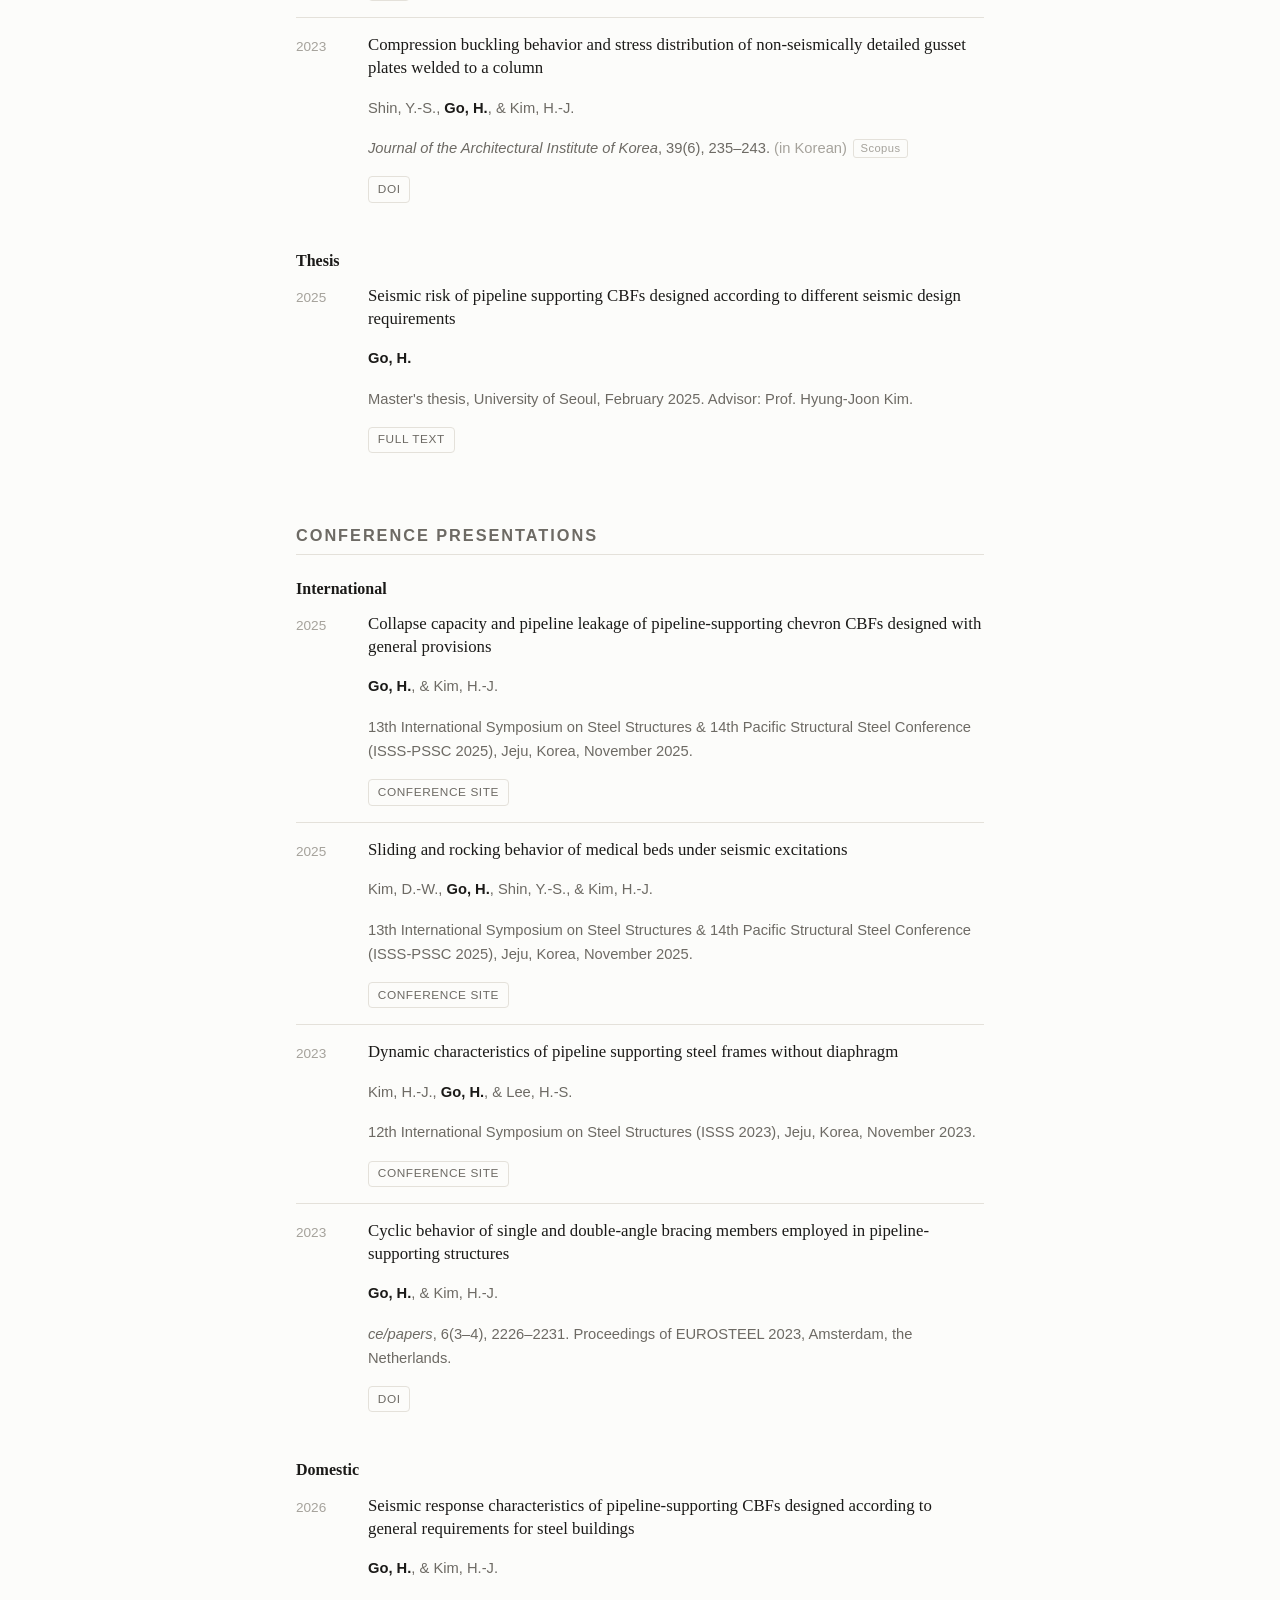
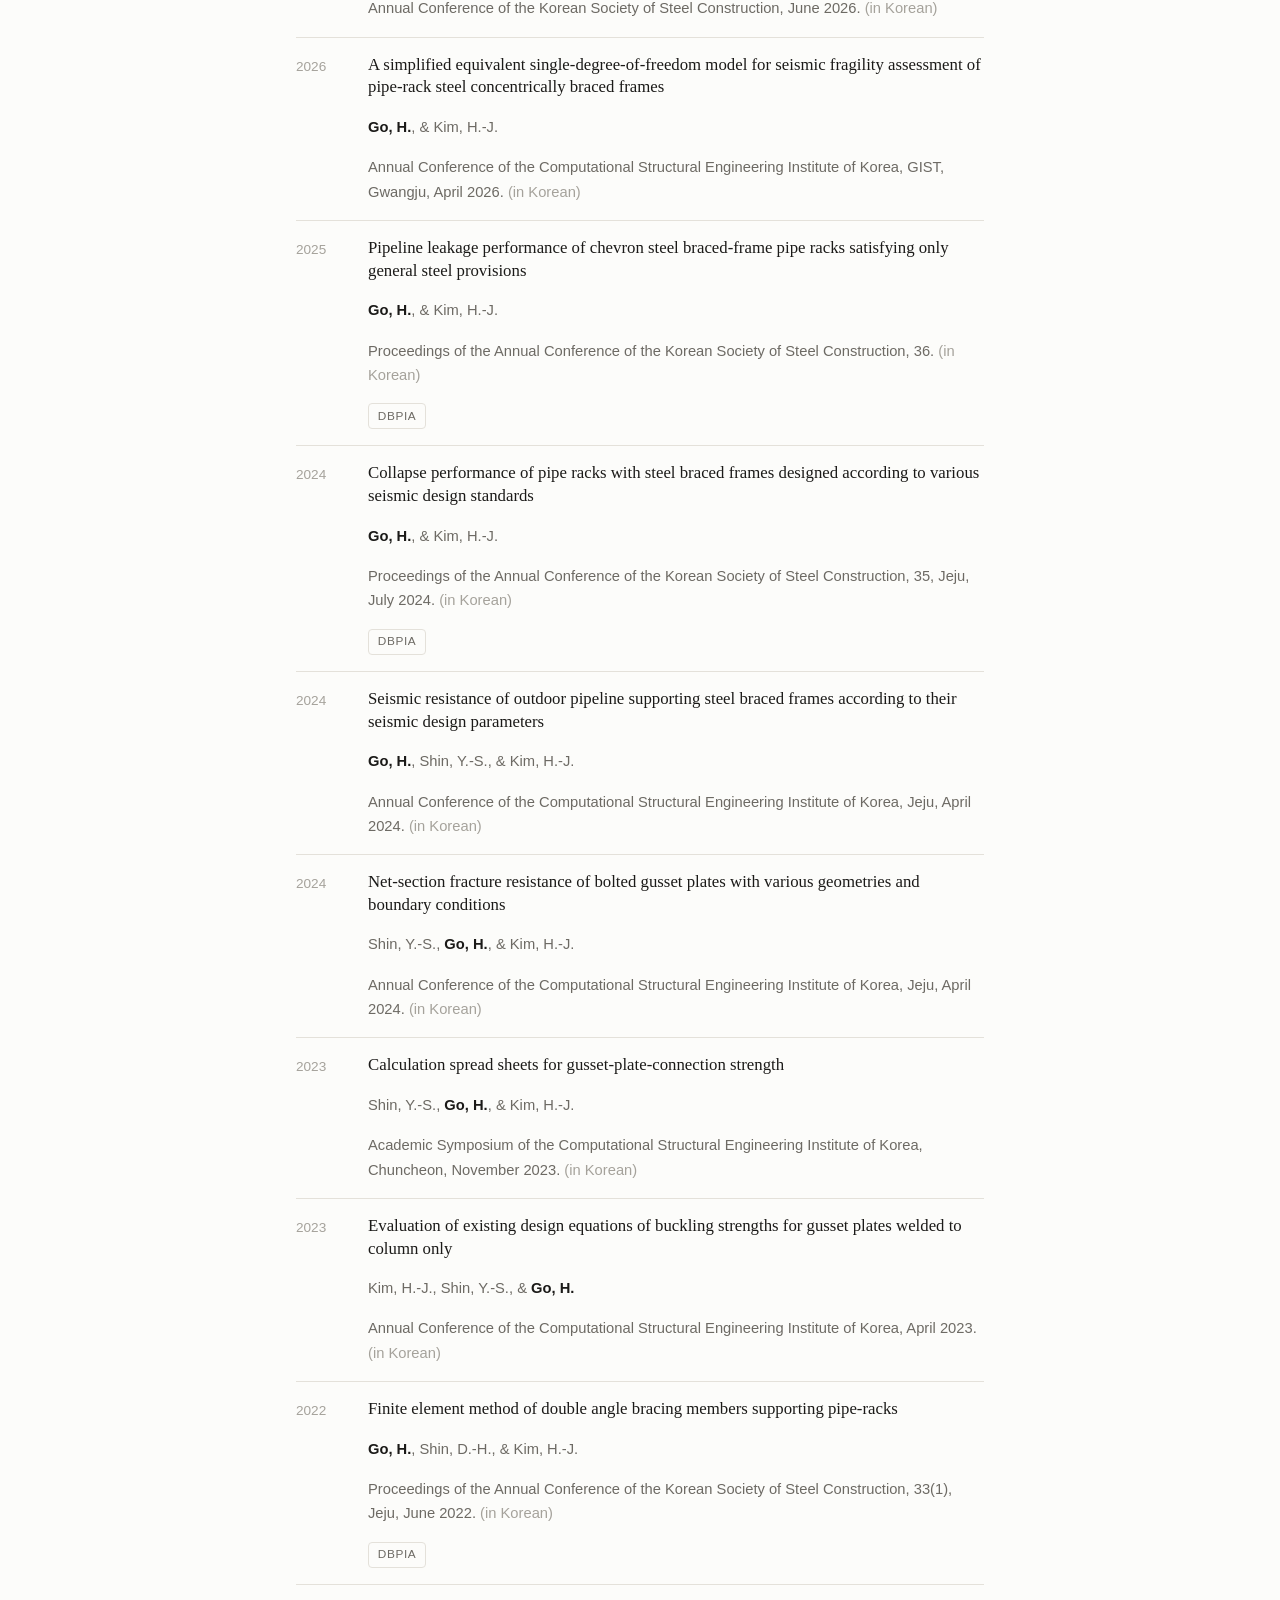
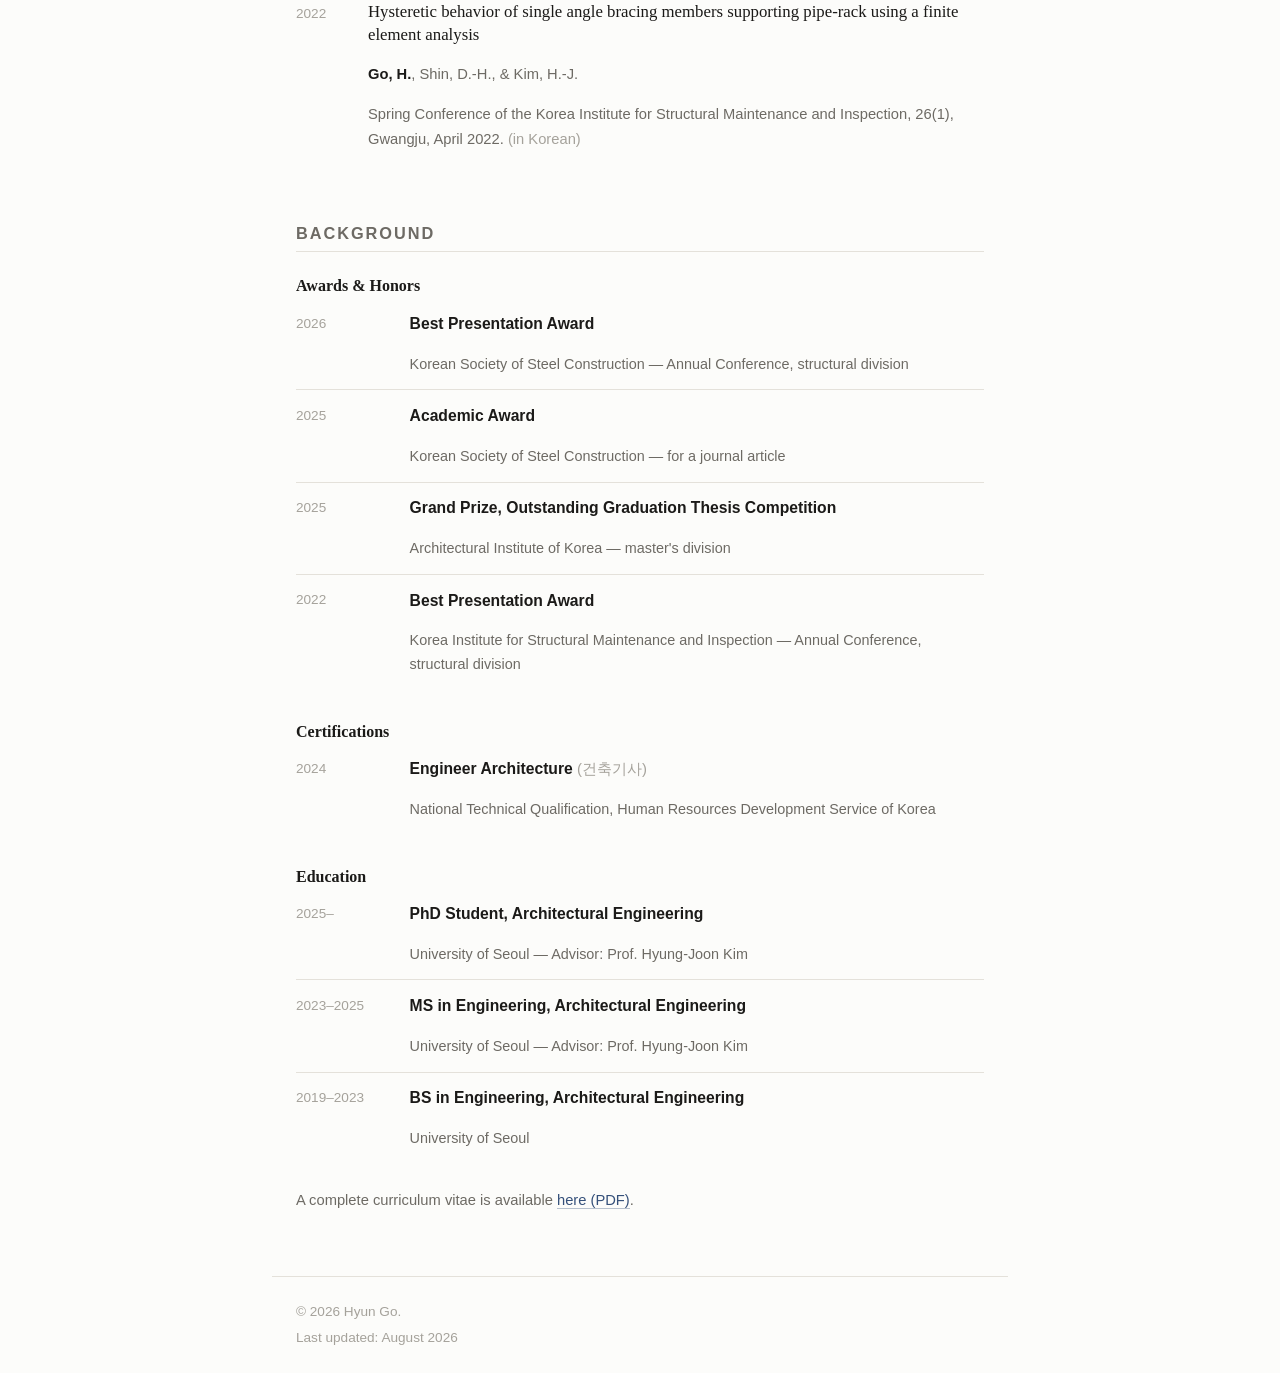
==== commit 77003a3f: "Remove GitHub link from profile links Co-Authored-By: Claude Opus 5 <noreply@anthropic.com>" ====
--- a/index.html
+++ b/index.html
@@ -58,7 +58,6 @@
         <li><a href="mailto:gohyun2000@uos.ac.kr">Email</a></li>
         <li><a href="https://scholar.google.com/citations?user=6JGDV_gAAAAJ&amp;hl=en" rel="me noopener">Google Scholar</a></li>
         <li><a href="https://orcid.org/0009-0007-0160-7882" rel="me noopener">ORCID</a></li>
-        <li><a href="https://github.com/gohyun2000" rel="me noopener">GitHub</a></li>
         <li><a href="assets/cv.pdf">CV (PDF)</a></li>
       </ul>
     </div>
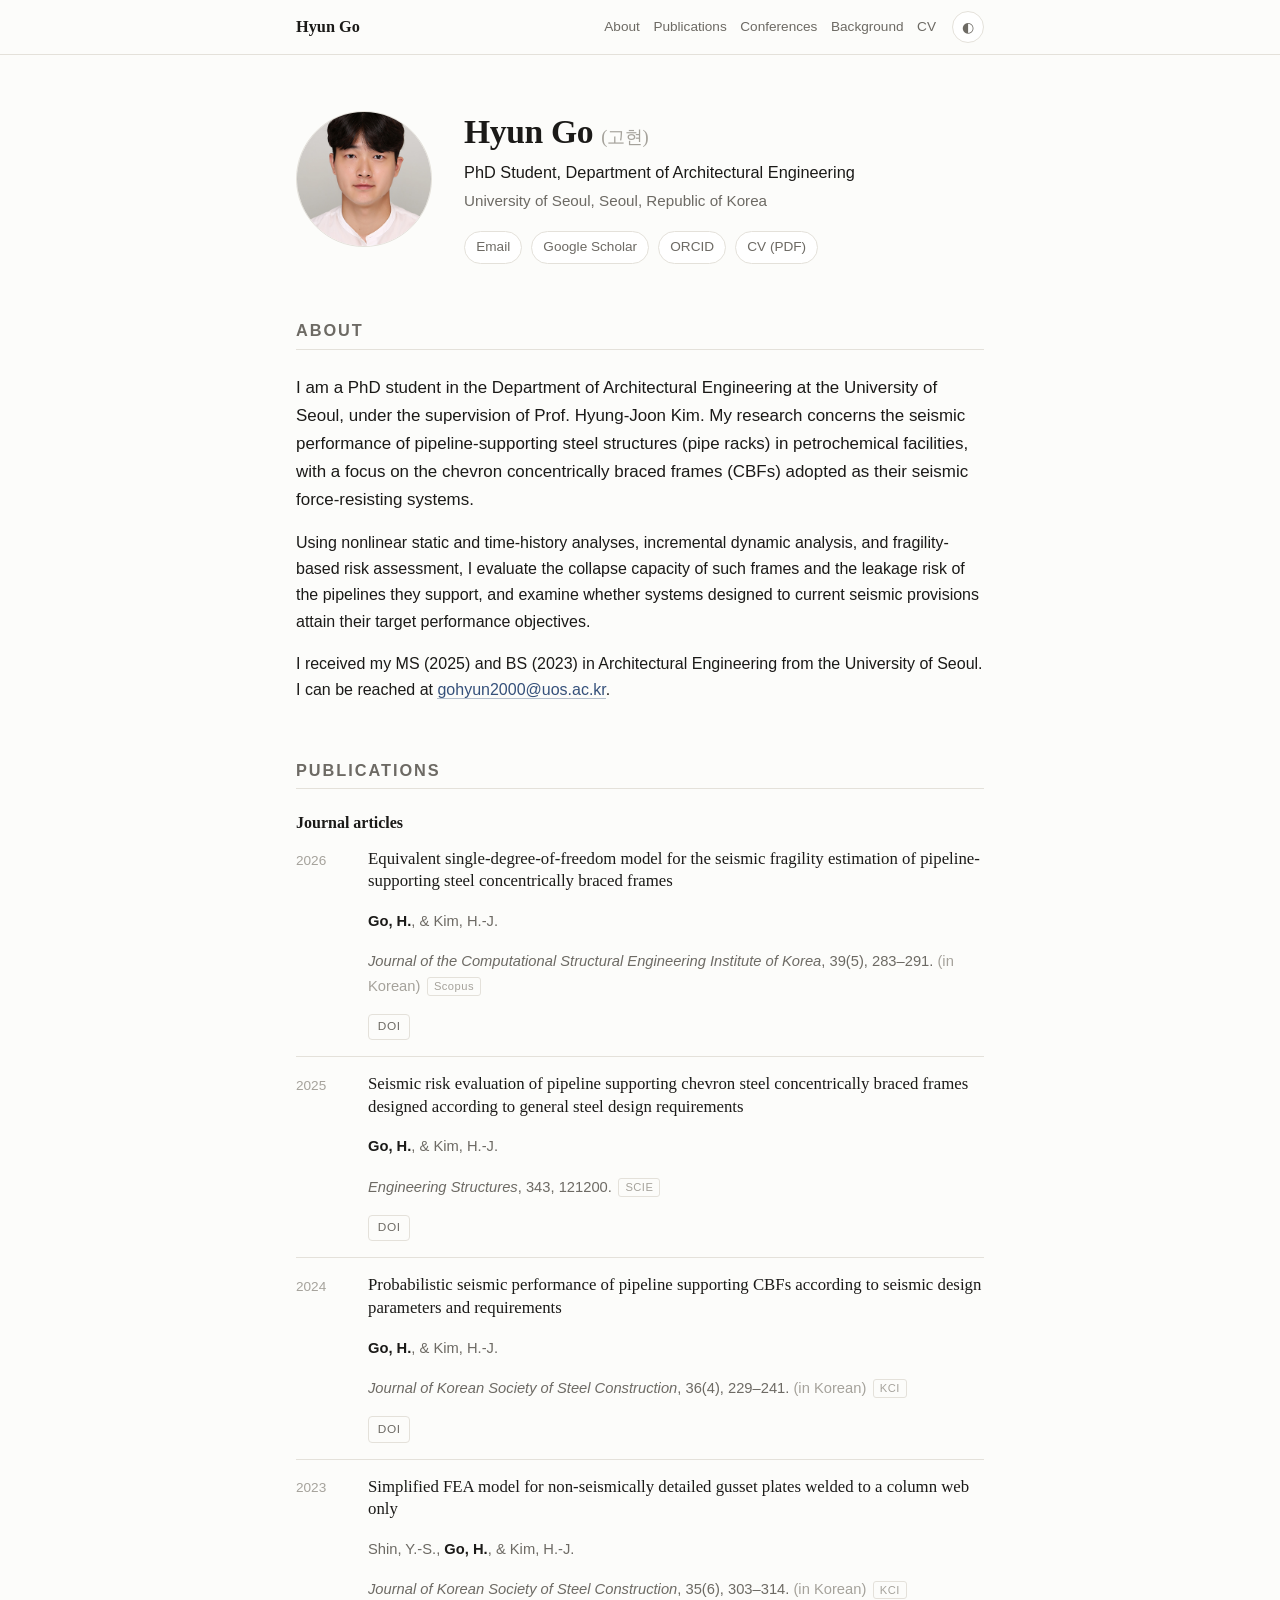
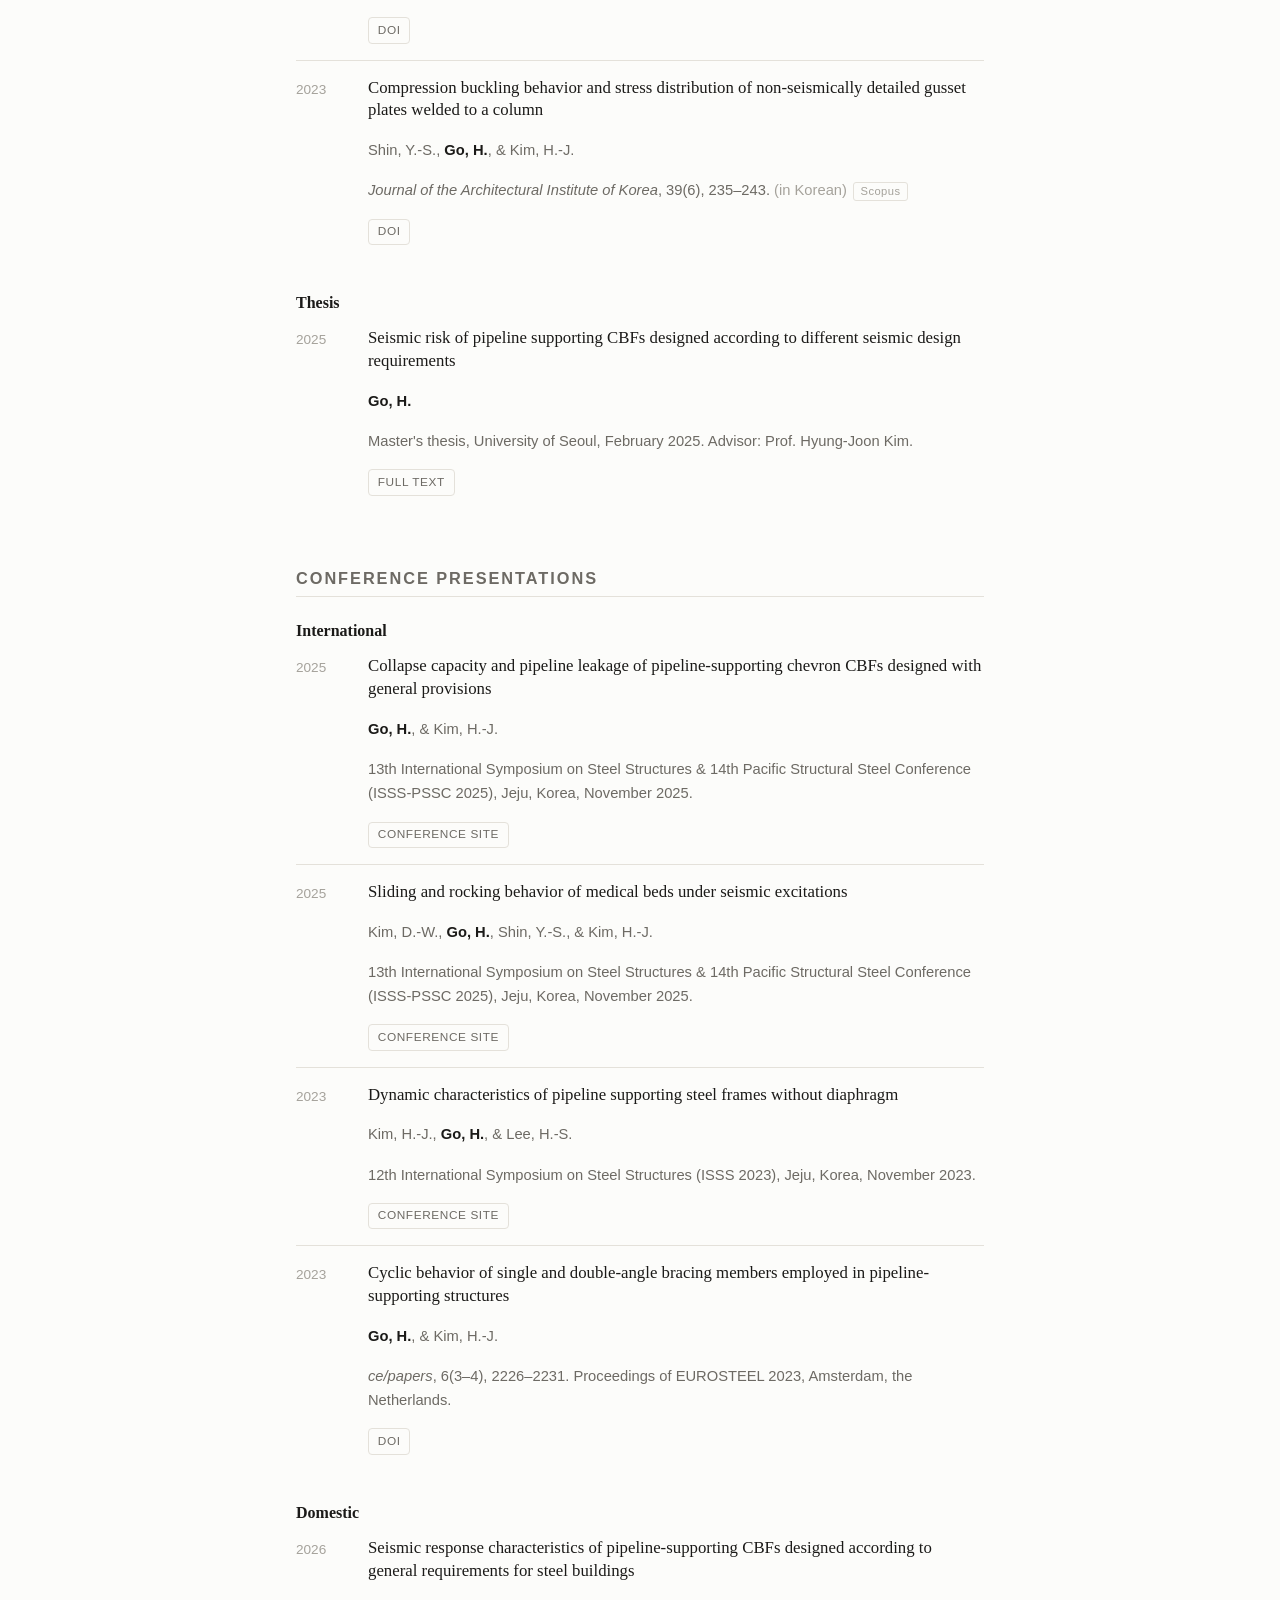
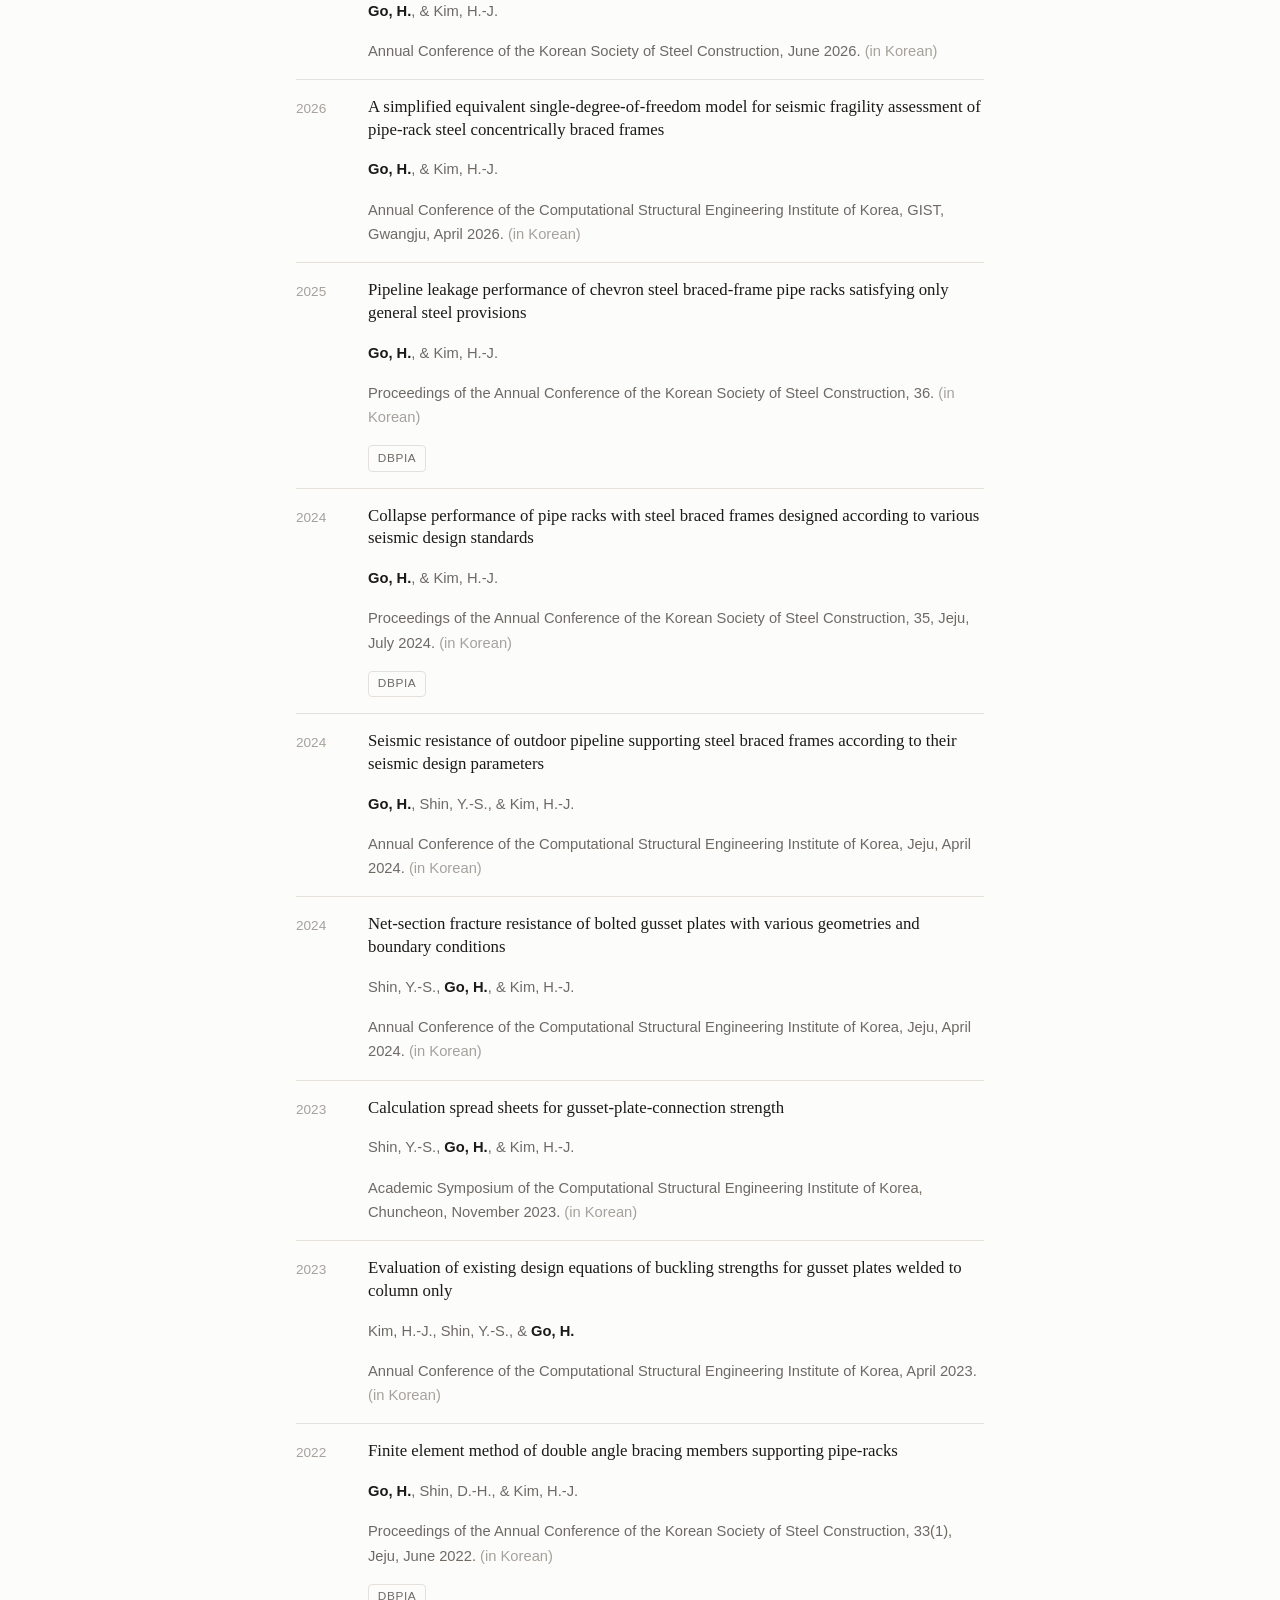
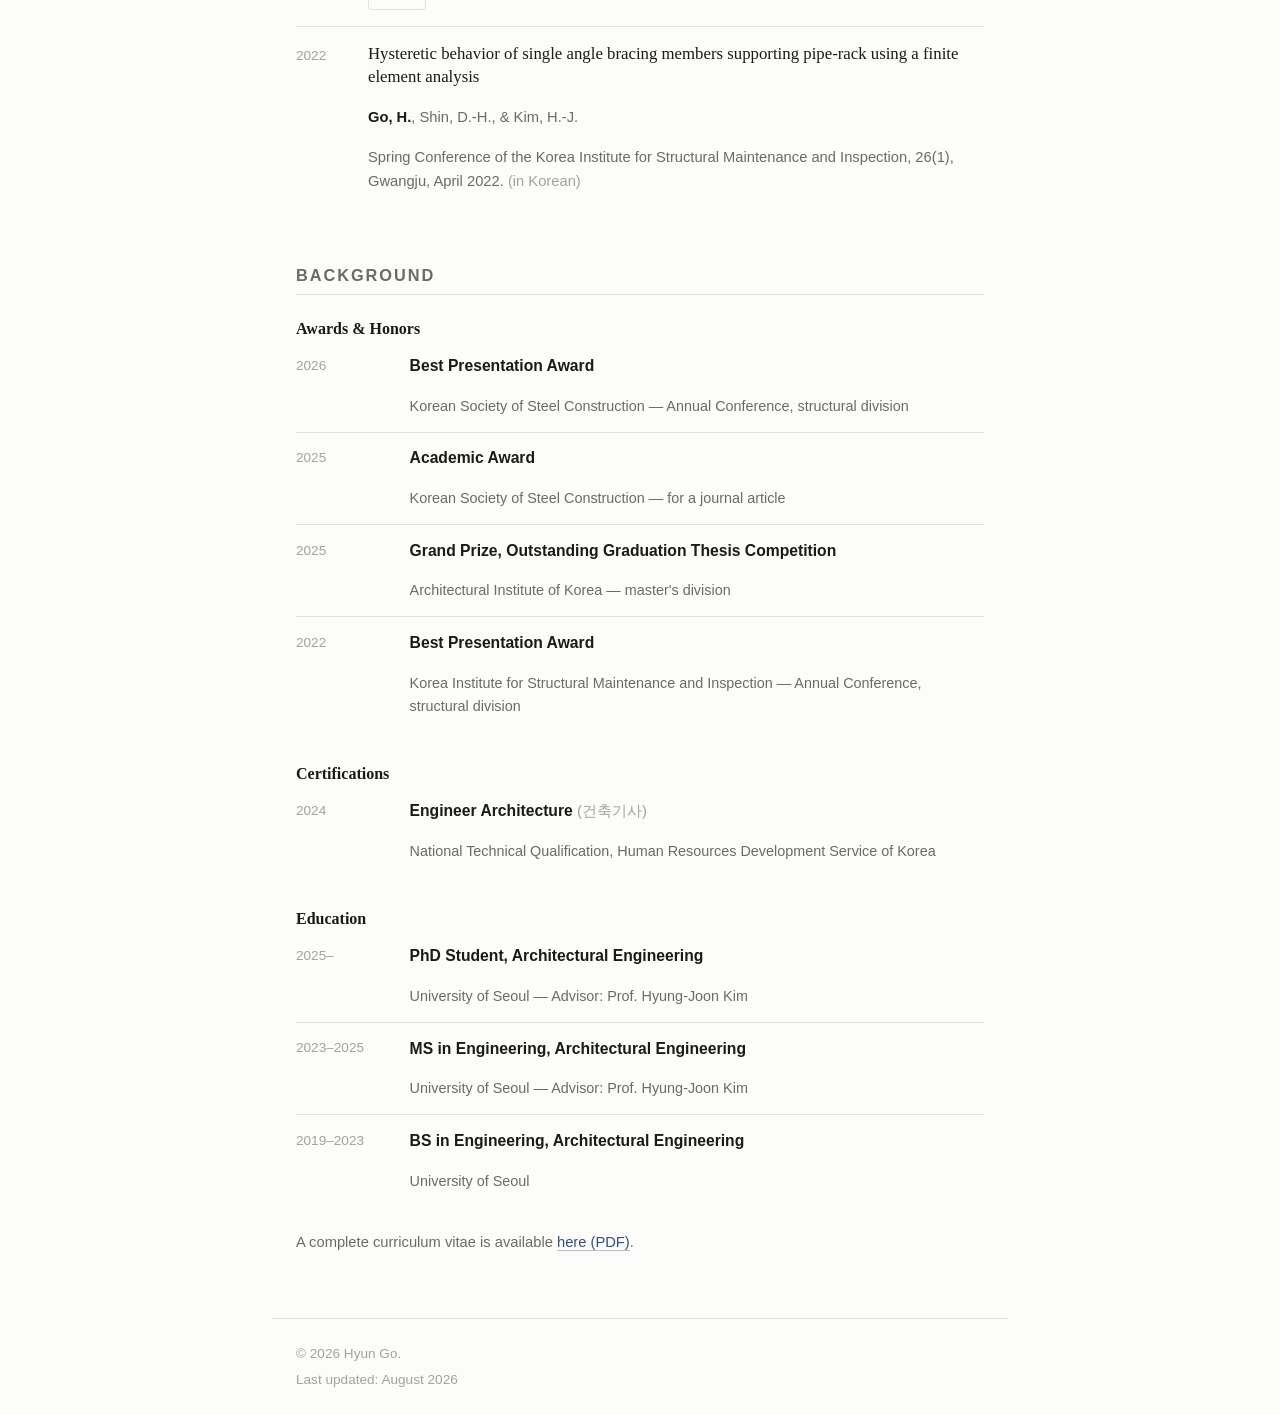
==== commit 41d5ace8: "Publish JCOSEIK paper: add DOI, pages and final title The 2026 Journal of the Computational Structur" ====
--- a/index.html
+++ b/index.html
@@ -105,10 +105,12 @@
       <li class="pub">
         <span class="pub-year">2026</span>
         <div class="pub-body">
-          <p class="pub-title">An equivalent single-degree-of-freedom model for estimating the seismic fragility of pipe-rack steel concentrically braced frames</p>
-          <p class="pub-authors"><strong>Go, H.</strong>, &amp; Kim, H.-J.</p>
-          <!-- 발간되면 "in press"를 빼고 페이지와 DOI를 채우세요. -->
-          <p class="pub-venue"><em>Journal of the Computational Structural Engineering Institute of Korea</em>, 39(5). <span class="pub-note">(in press, in Korean)</span> <span class="idx">Scopus</span></p>
+          <p class="pub-title">Equivalent single-degree-of-freedom model for the seismic fragility estimation of pipeline-supporting steel concentrically braced frames</p>
+          <p class="pub-authors"><strong>Go, H.</strong>, &amp; Kim, H.-J.</p>
+          <p class="pub-venue"><em>Journal of the Computational Structural Engineering Institute of Korea</em>, 39(5), 283–291. <span class="pub-note">(in Korean)</span> <span class="idx">Scopus</span></p>
+          <p class="pub-actions">
+            <a href="https://doi.org/10.7734/COSEIK.2026.39.5.283" rel="noopener">DOI</a>
+          </p>
         </div>
       </li>
 
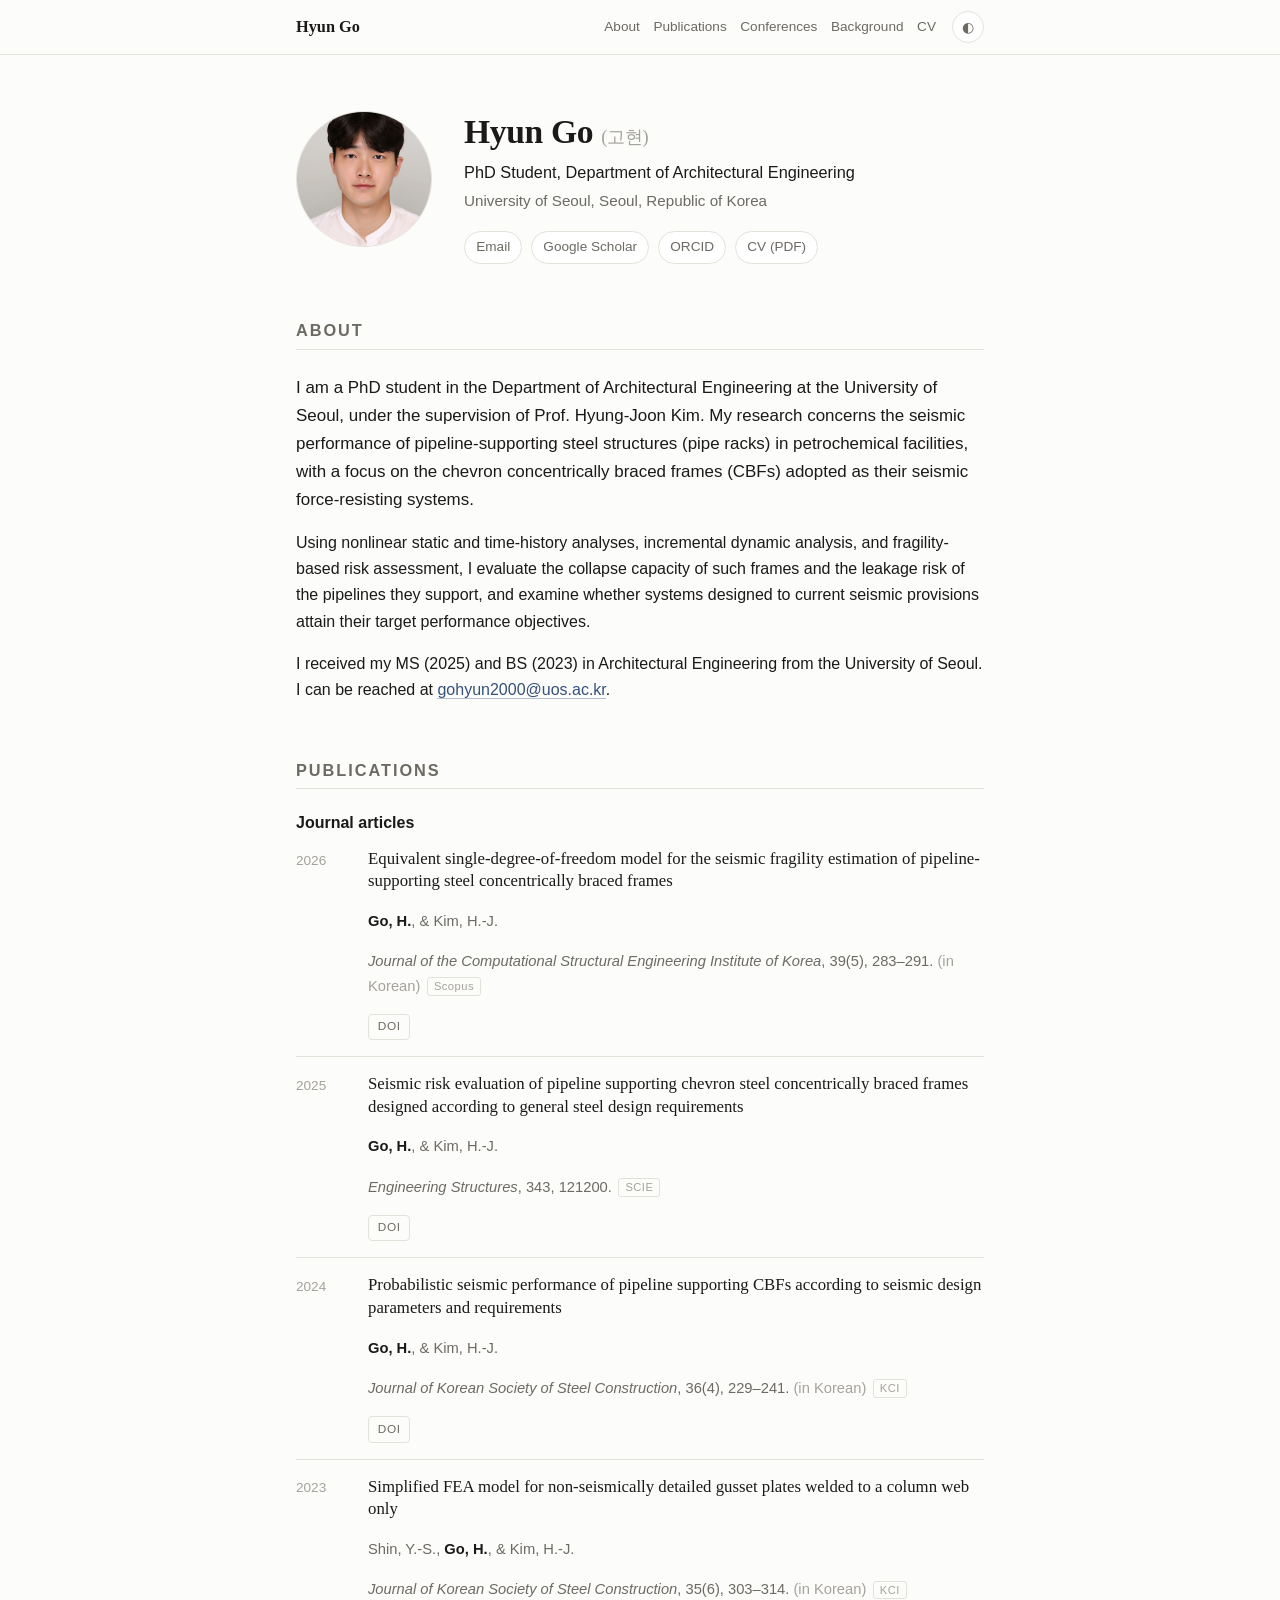
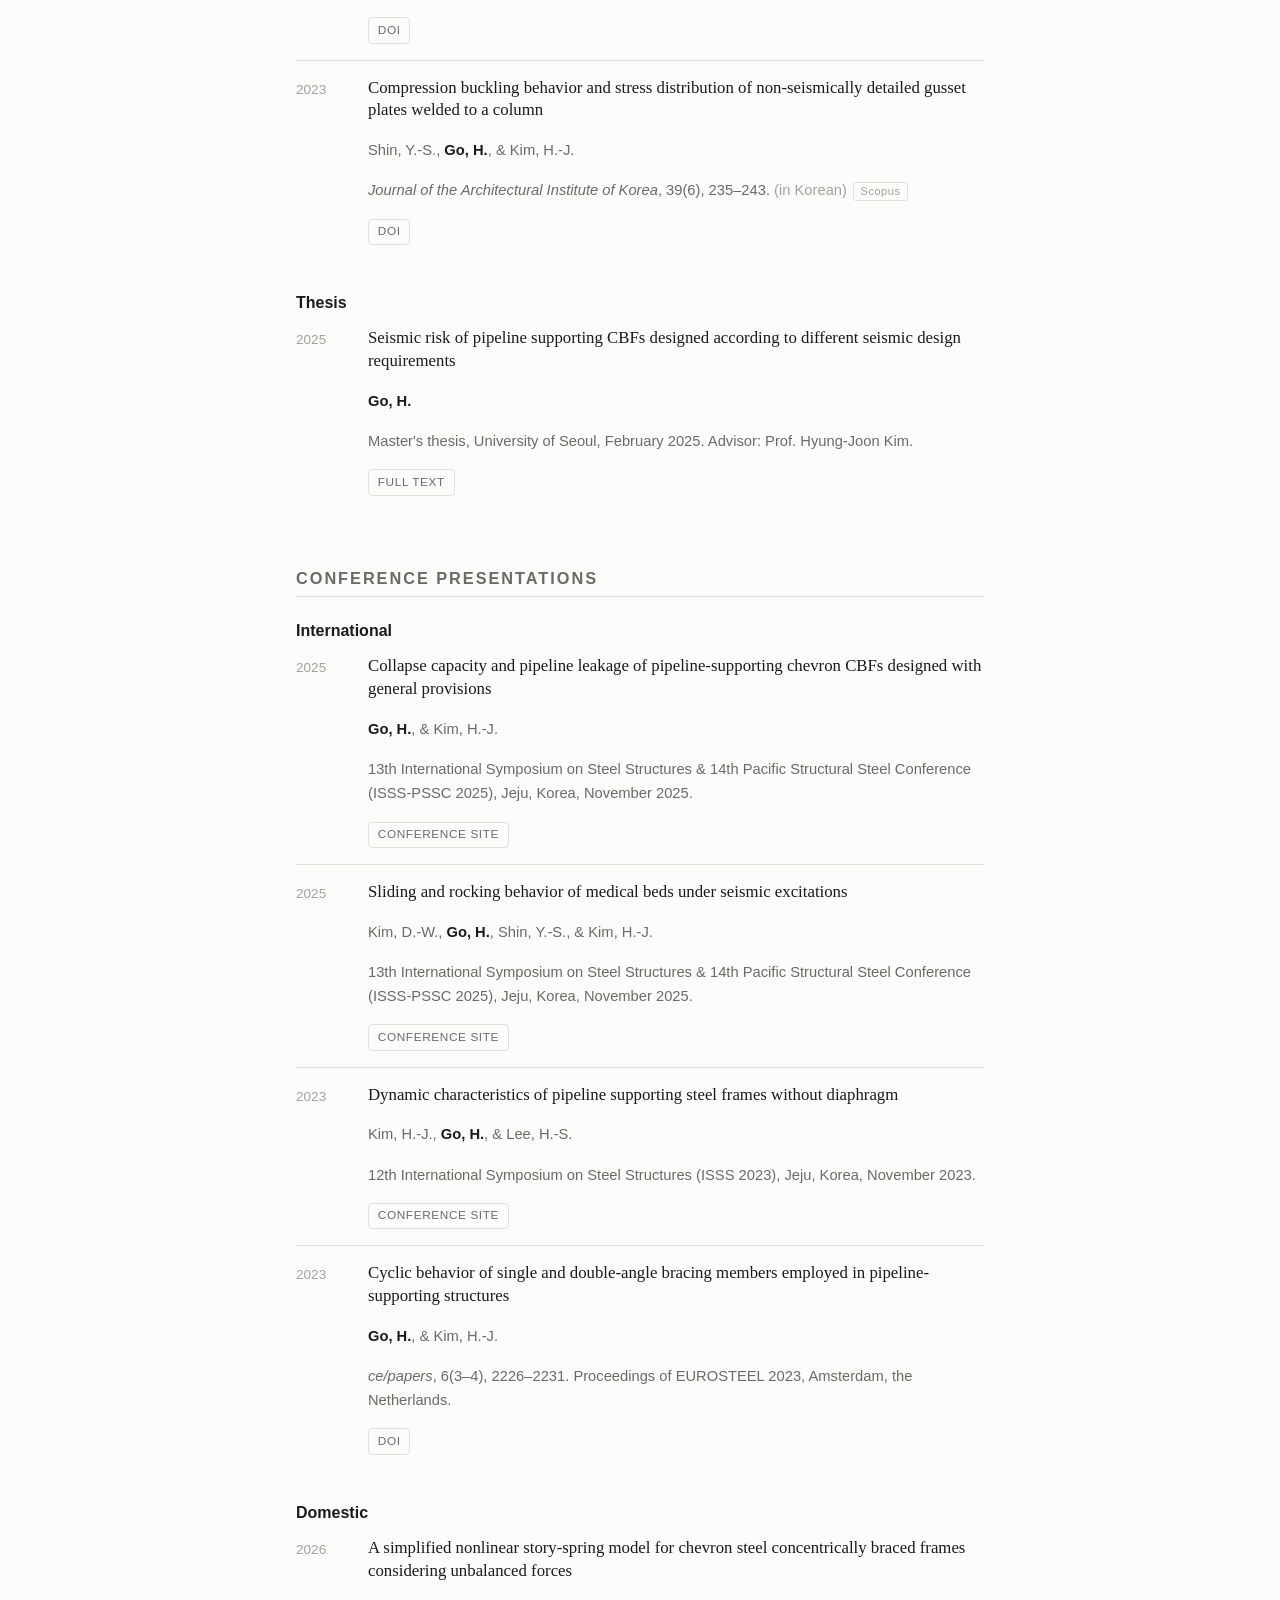
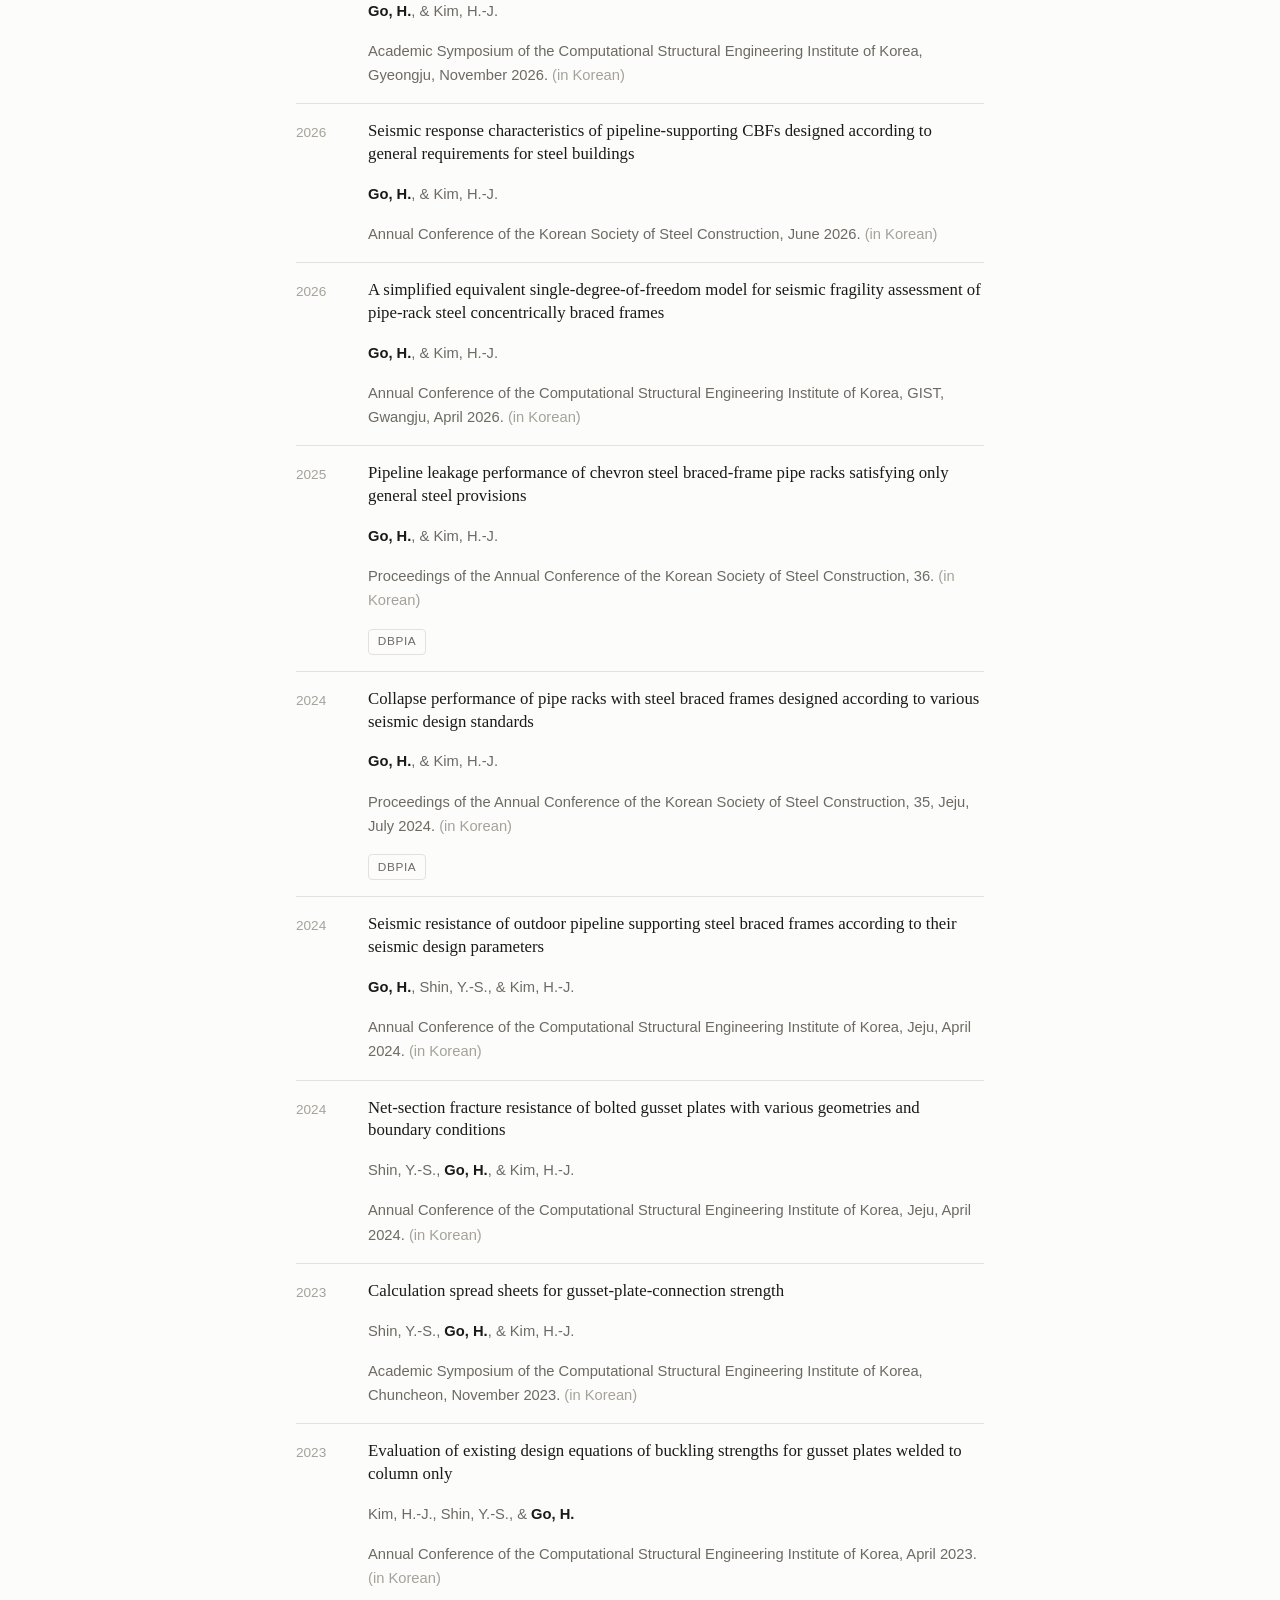
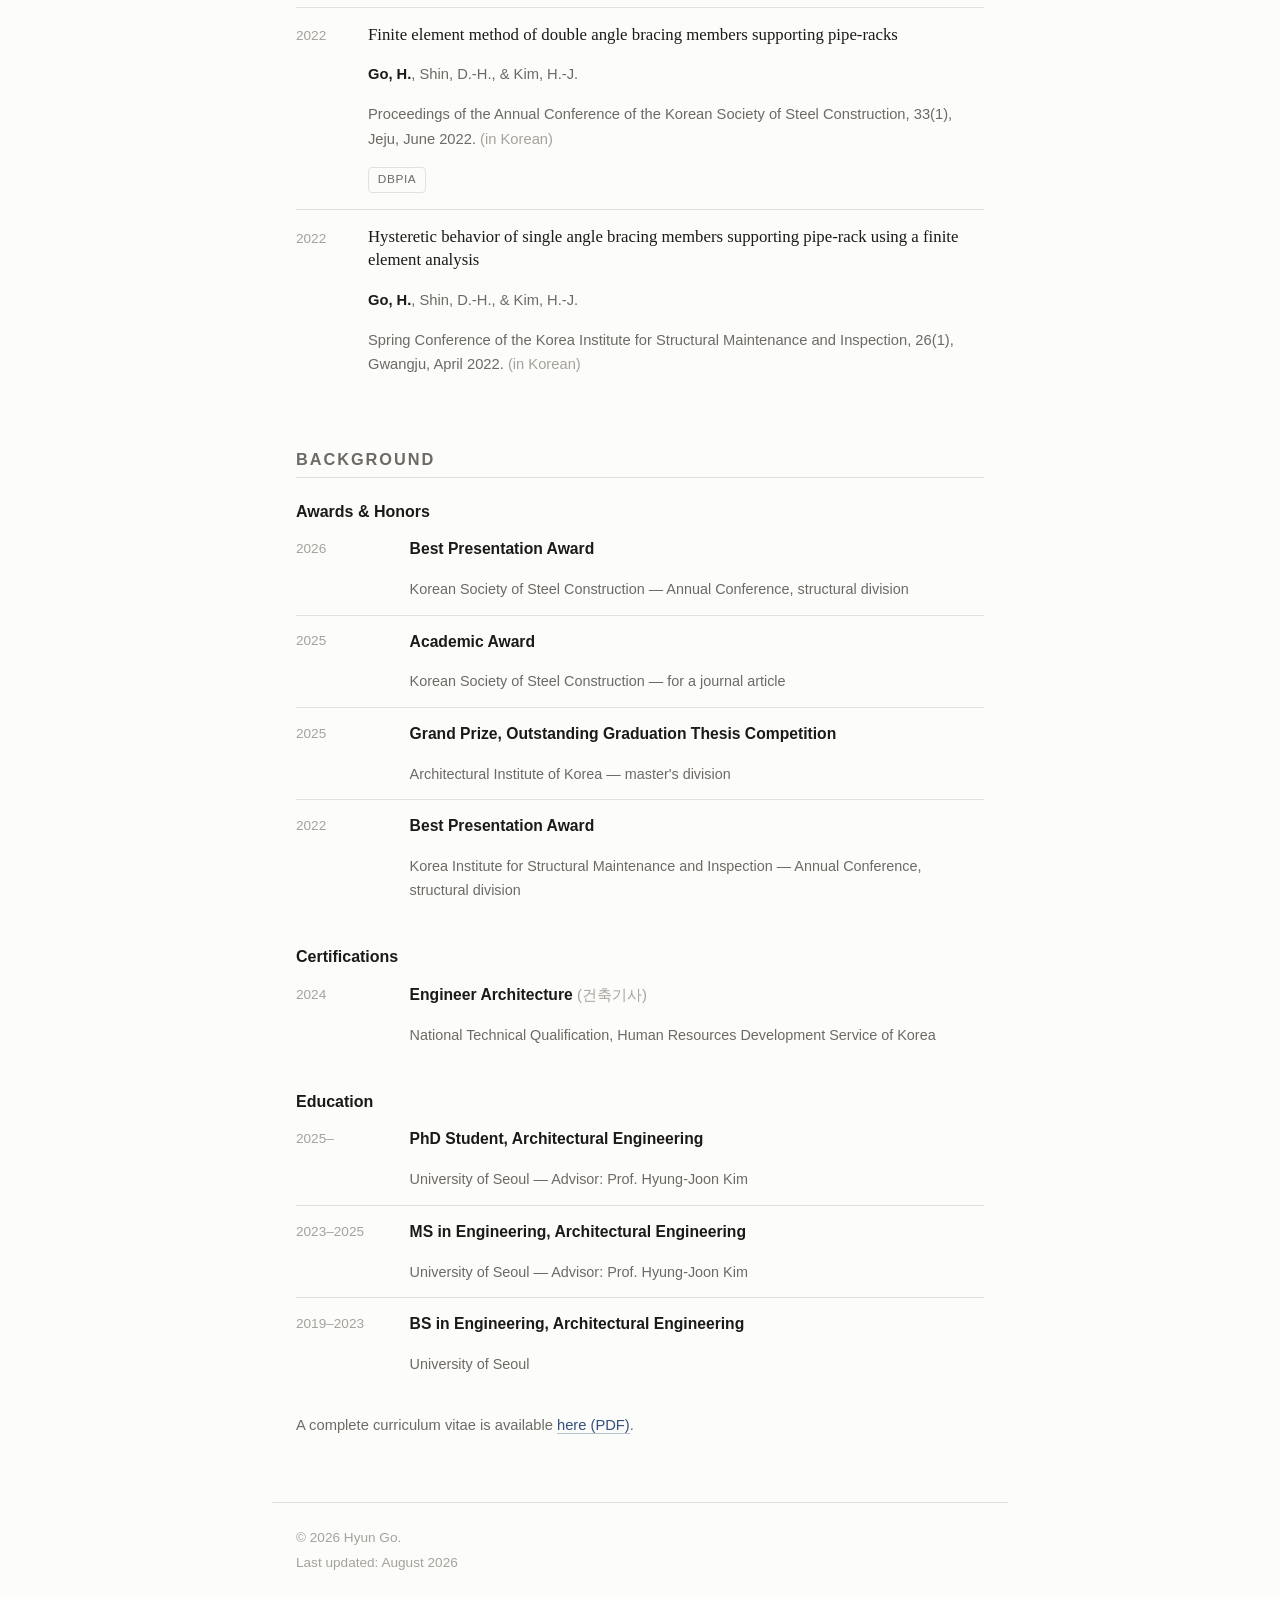
==== commit 948f7aa7: "Add COSEIK 2026 autumn abstract; unify font hierarchy Conference presentation - Add "A simplified no" ====
--- a/index.html
+++ b/index.html
@@ -249,6 +249,15 @@
       <li class="pub">
         <span class="pub-year">2026</span>
         <div class="pub-body">
+          <p class="pub-title">A simplified nonlinear story-spring model for chevron steel concentrically braced frames considering unbalanced forces</p>
+          <p class="pub-authors"><strong>Go, H.</strong>, &amp; Kim, H.-J.</p>
+          <p class="pub-venue">Academic Symposium of the Computational Structural Engineering Institute of Korea, Gyeongju, November 2026. <span class="pub-note">(in Korean)</span></p>
+        </div>
+      </li>
+
+      <li class="pub">
+        <span class="pub-year">2026</span>
+        <div class="pub-body">
           <p class="pub-title">Seismic response characteristics of pipeline-supporting CBFs designed according to general requirements for steel buildings</p>
           <p class="pub-authors"><strong>Go, H.</strong>, &amp; Kim, H.-J.</p>
           <p class="pub-venue">Annual Conference of the Korean Society of Steel Construction, June 2026. <span class="pub-note">(in Korean)</span></p>
--- a/style.css
+++ b/style.css
@@ -155,6 +155,7 @@
 }
 
 .subhead {
+  font-family: var(--font-sans);   /* 섹션 라벨(h2)의 하위 — 라벨 계열은 모두 sans */
   font-size: 1rem;
   color: var(--text);
   margin: 2rem 0 .9rem;
